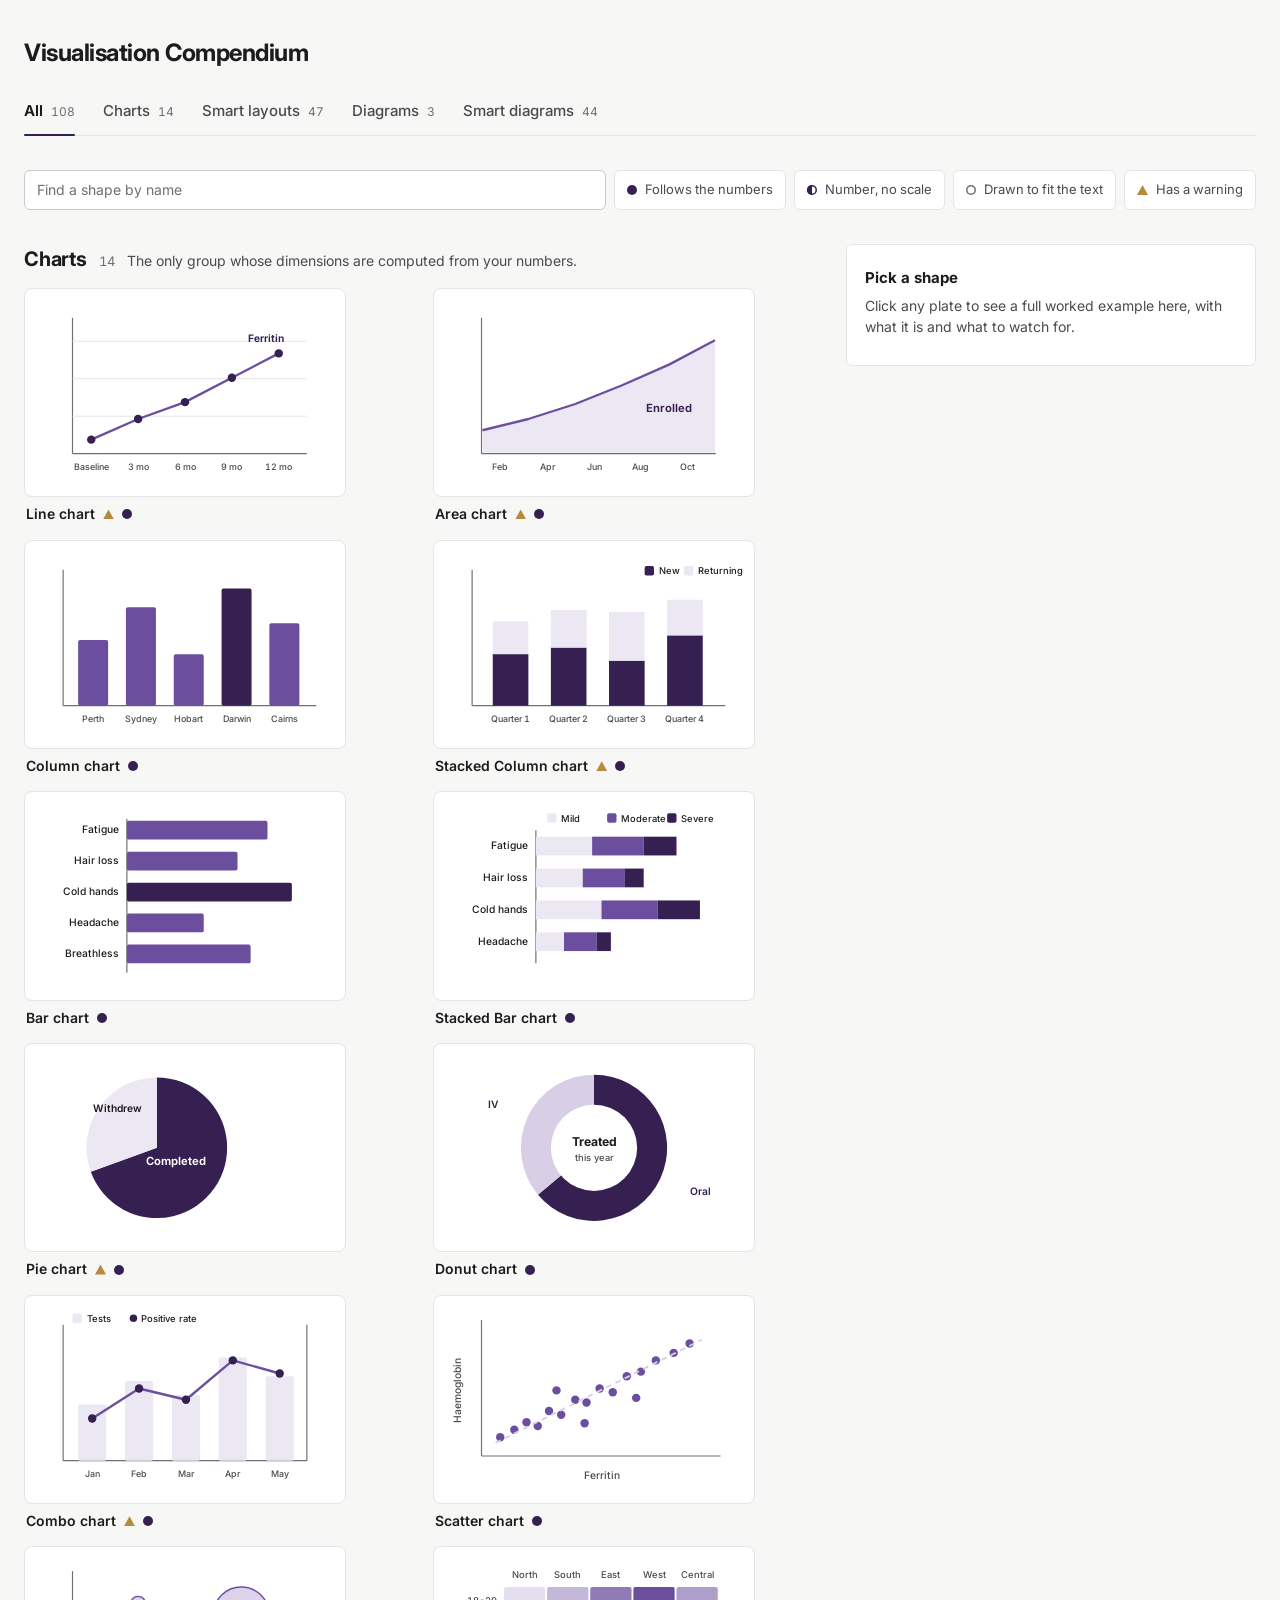
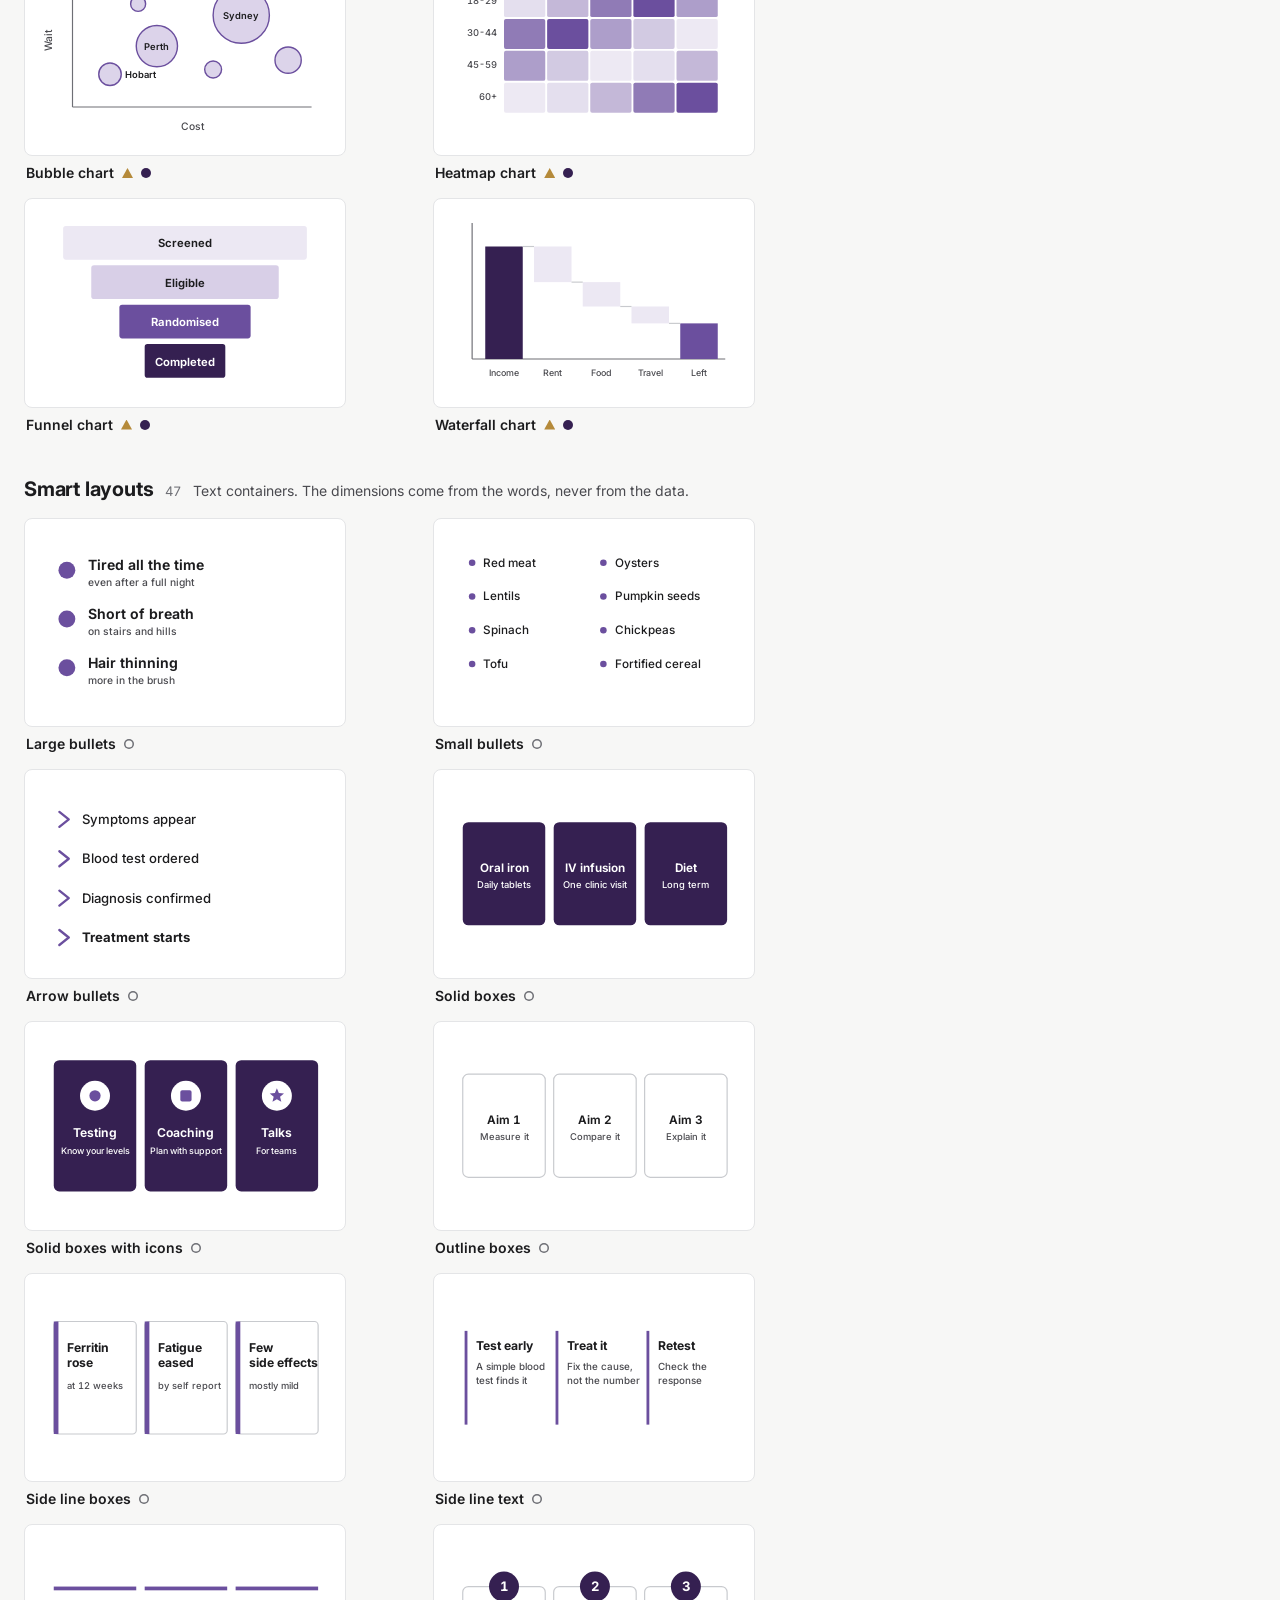
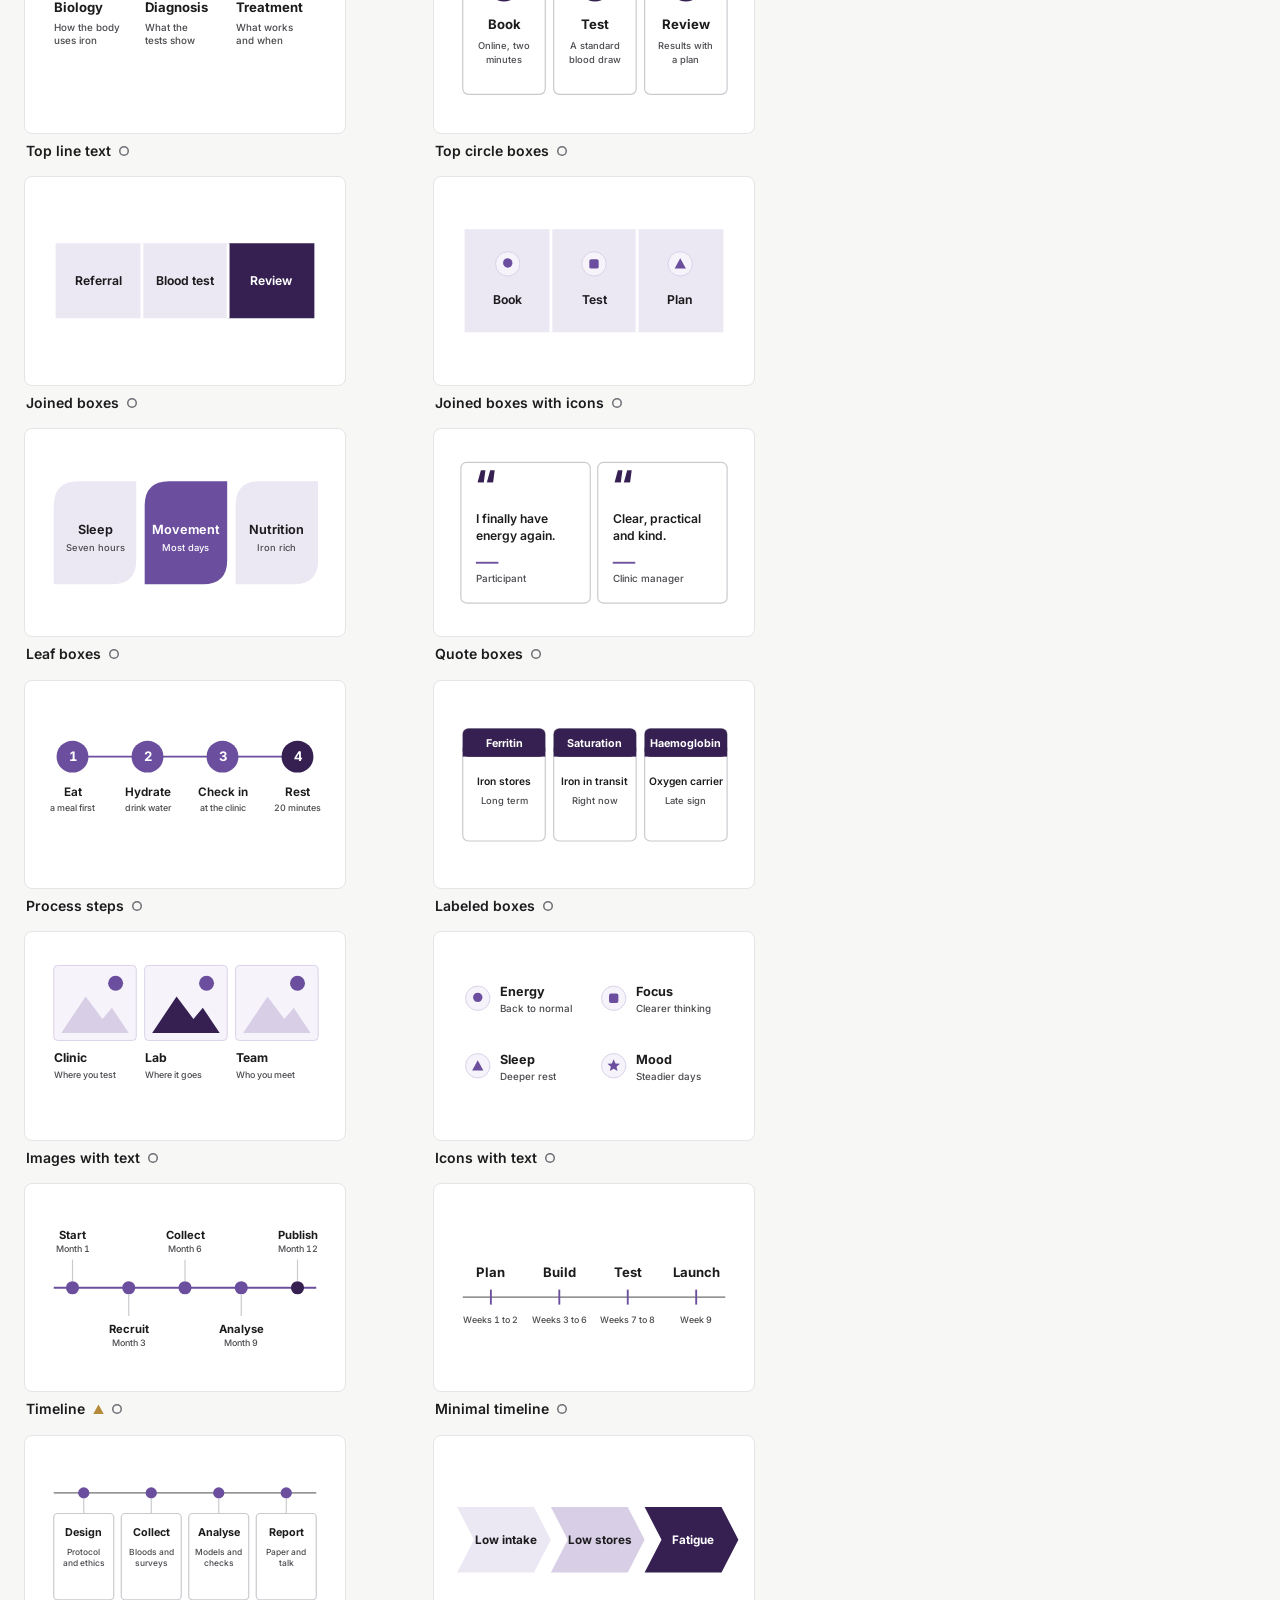
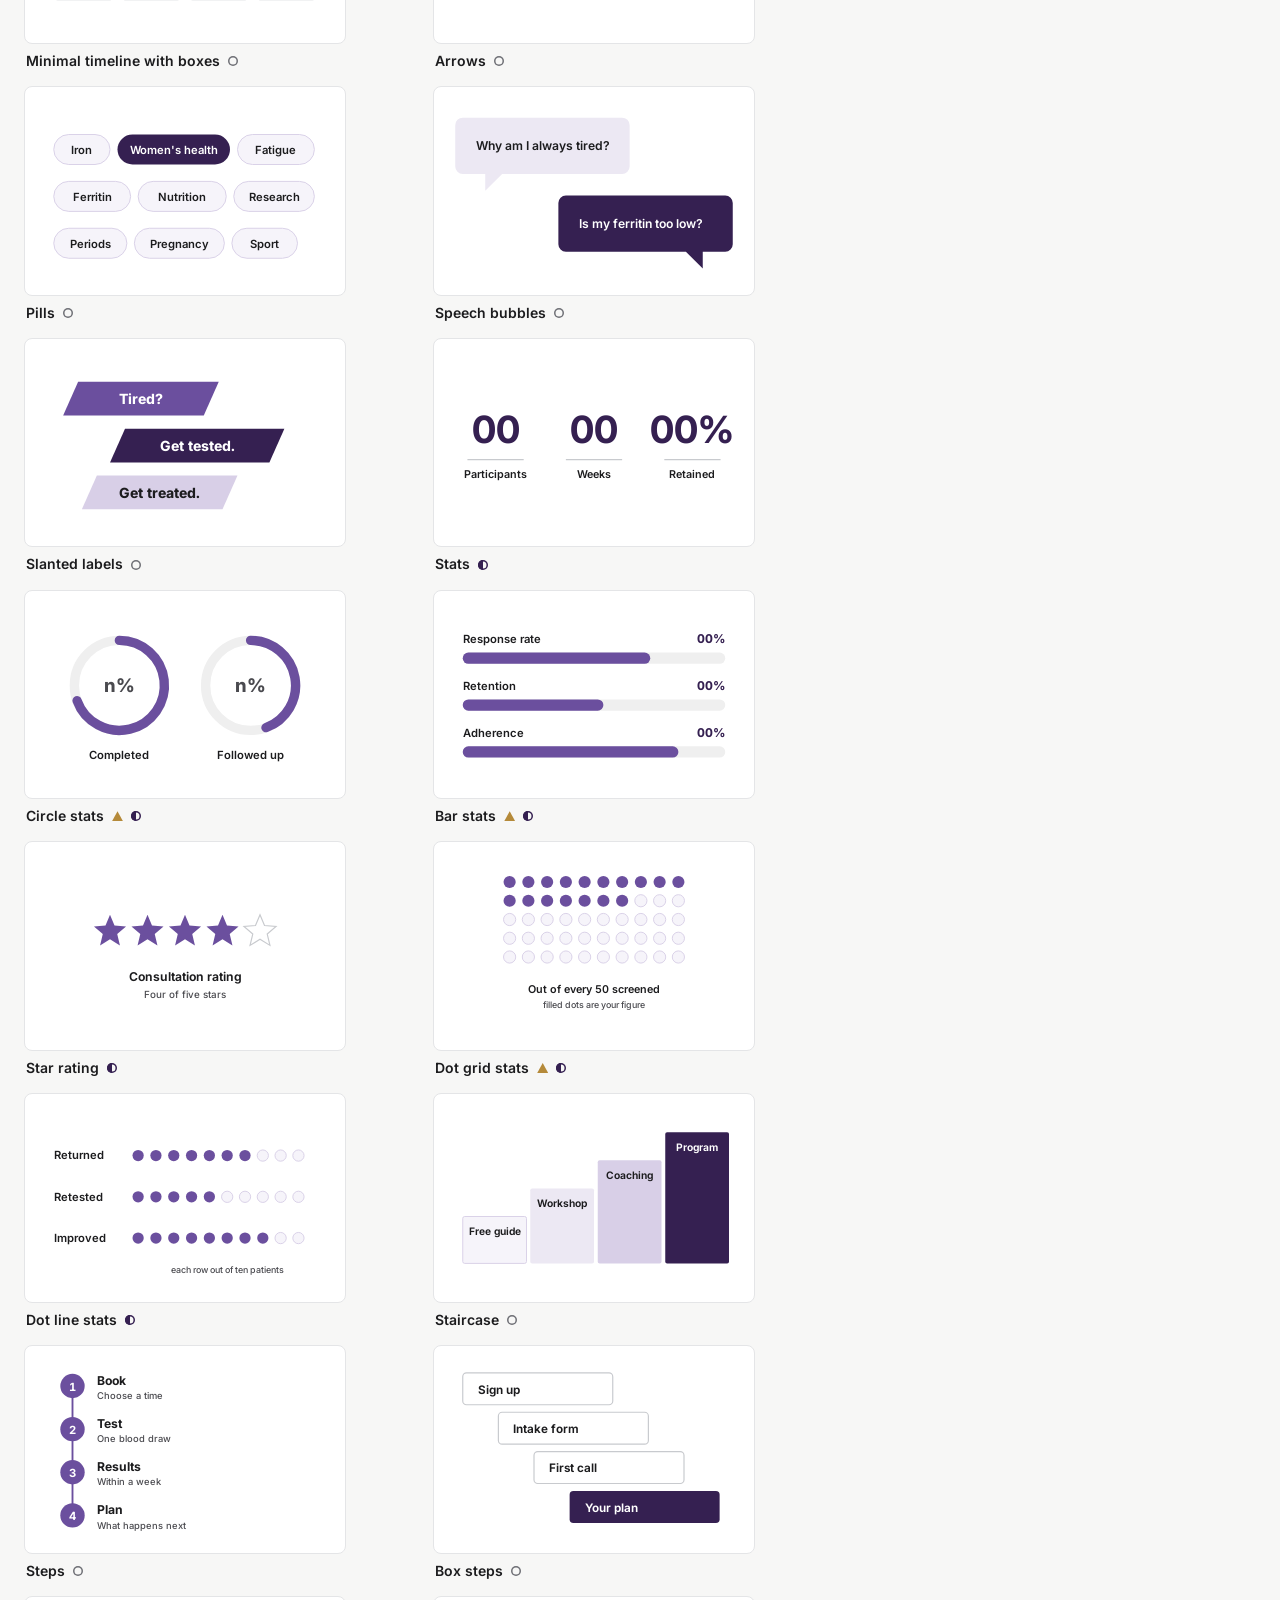
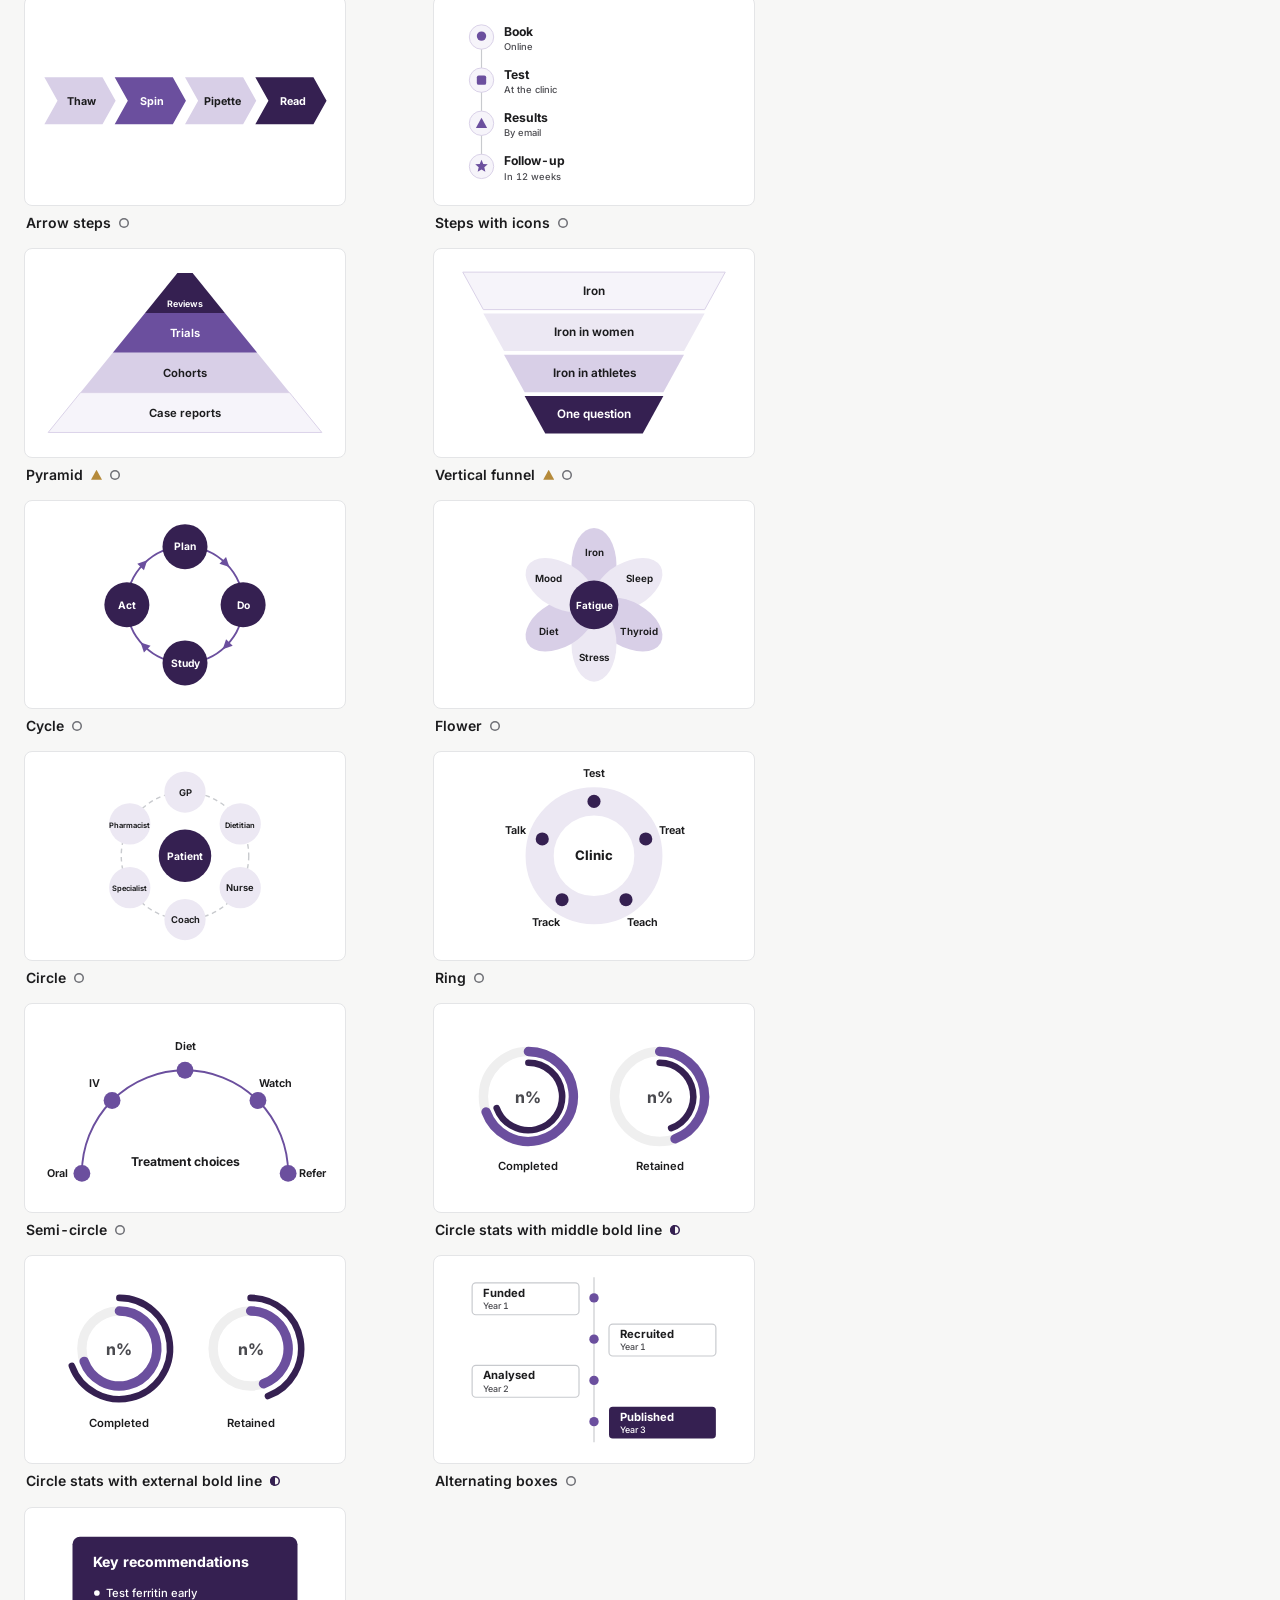
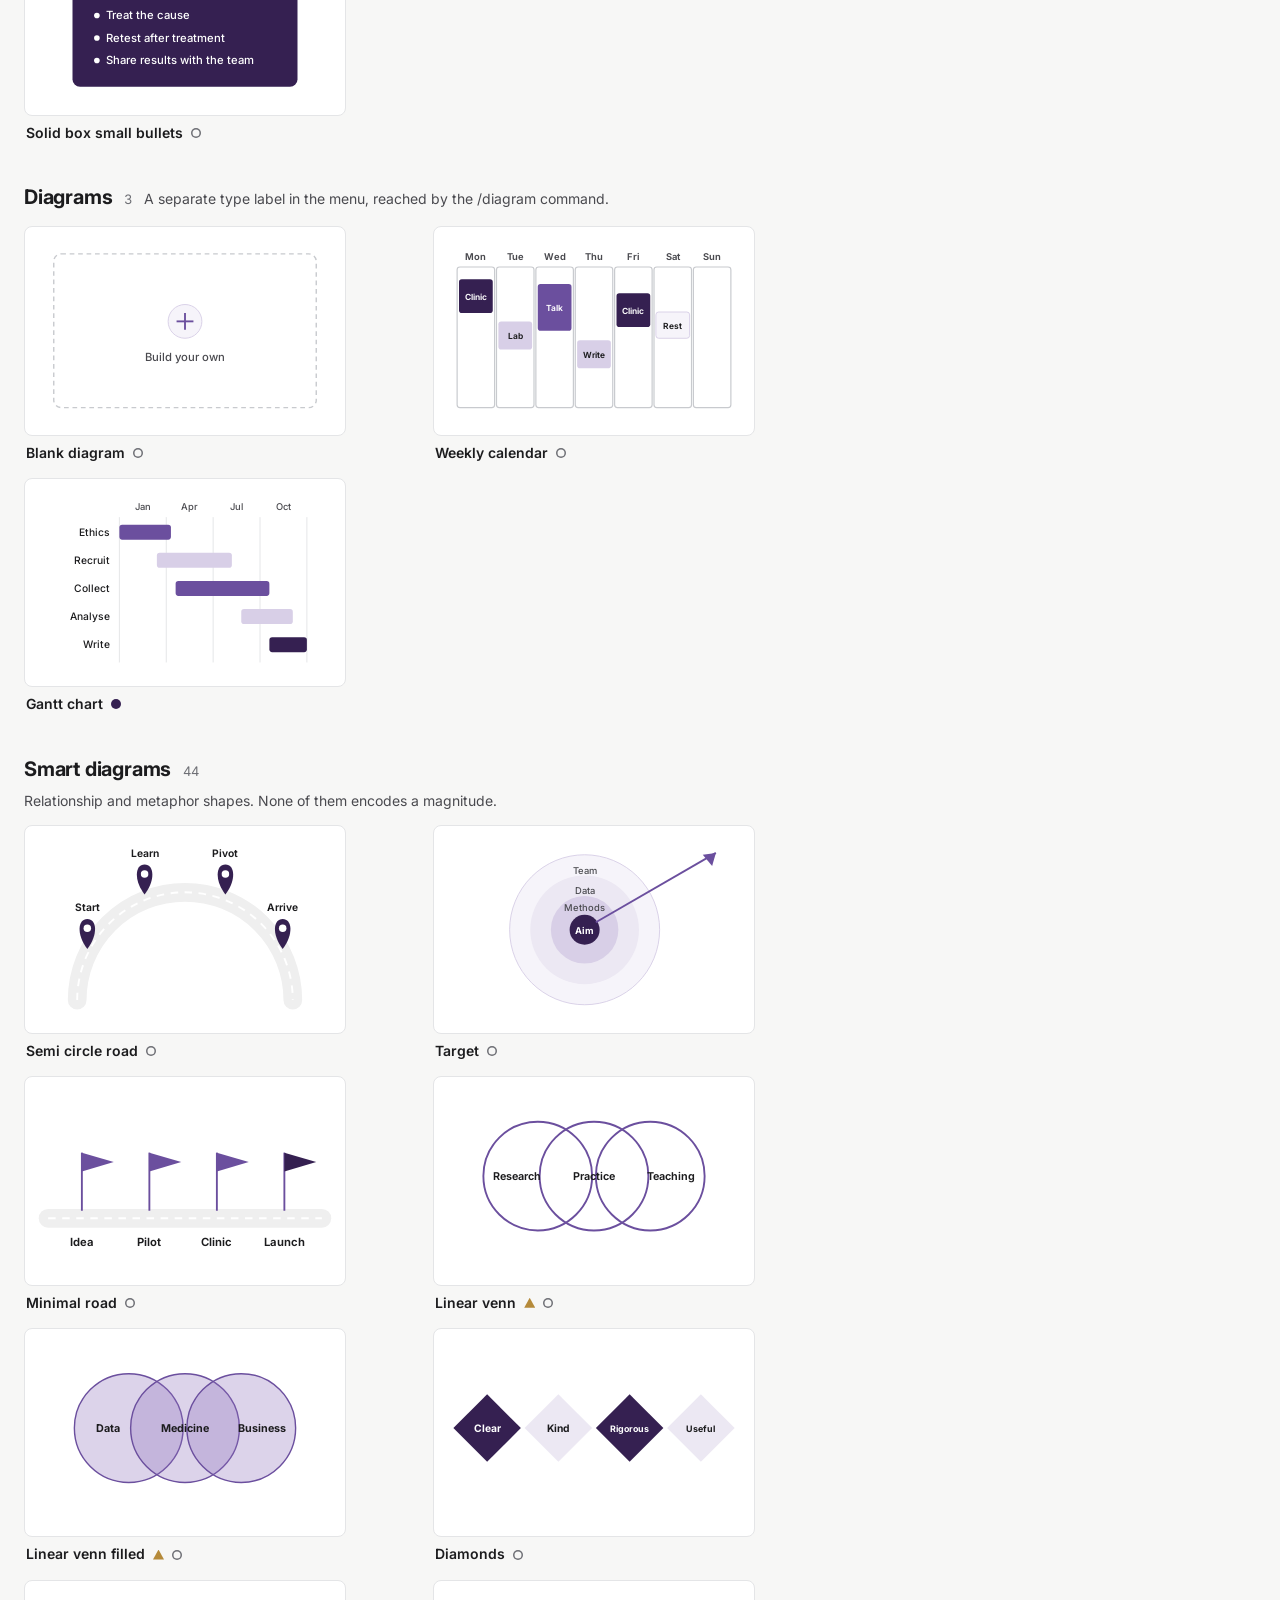
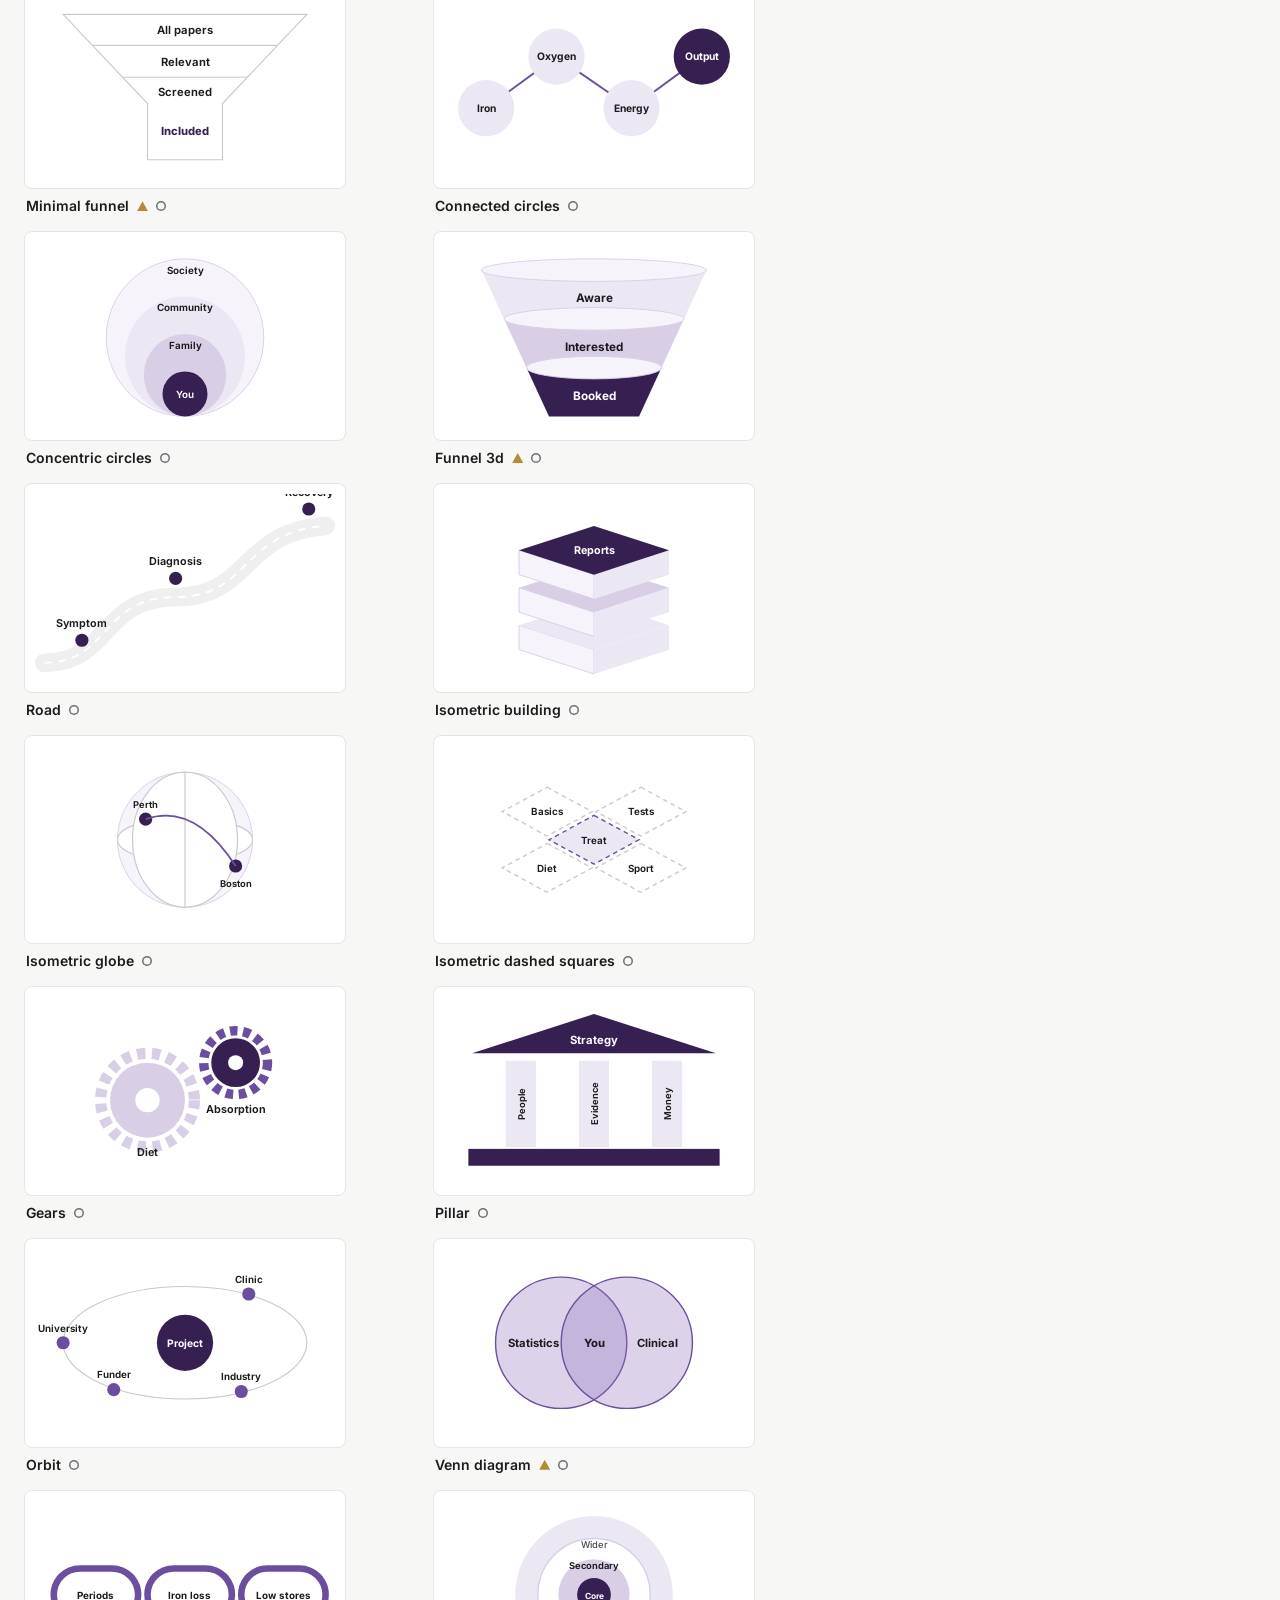
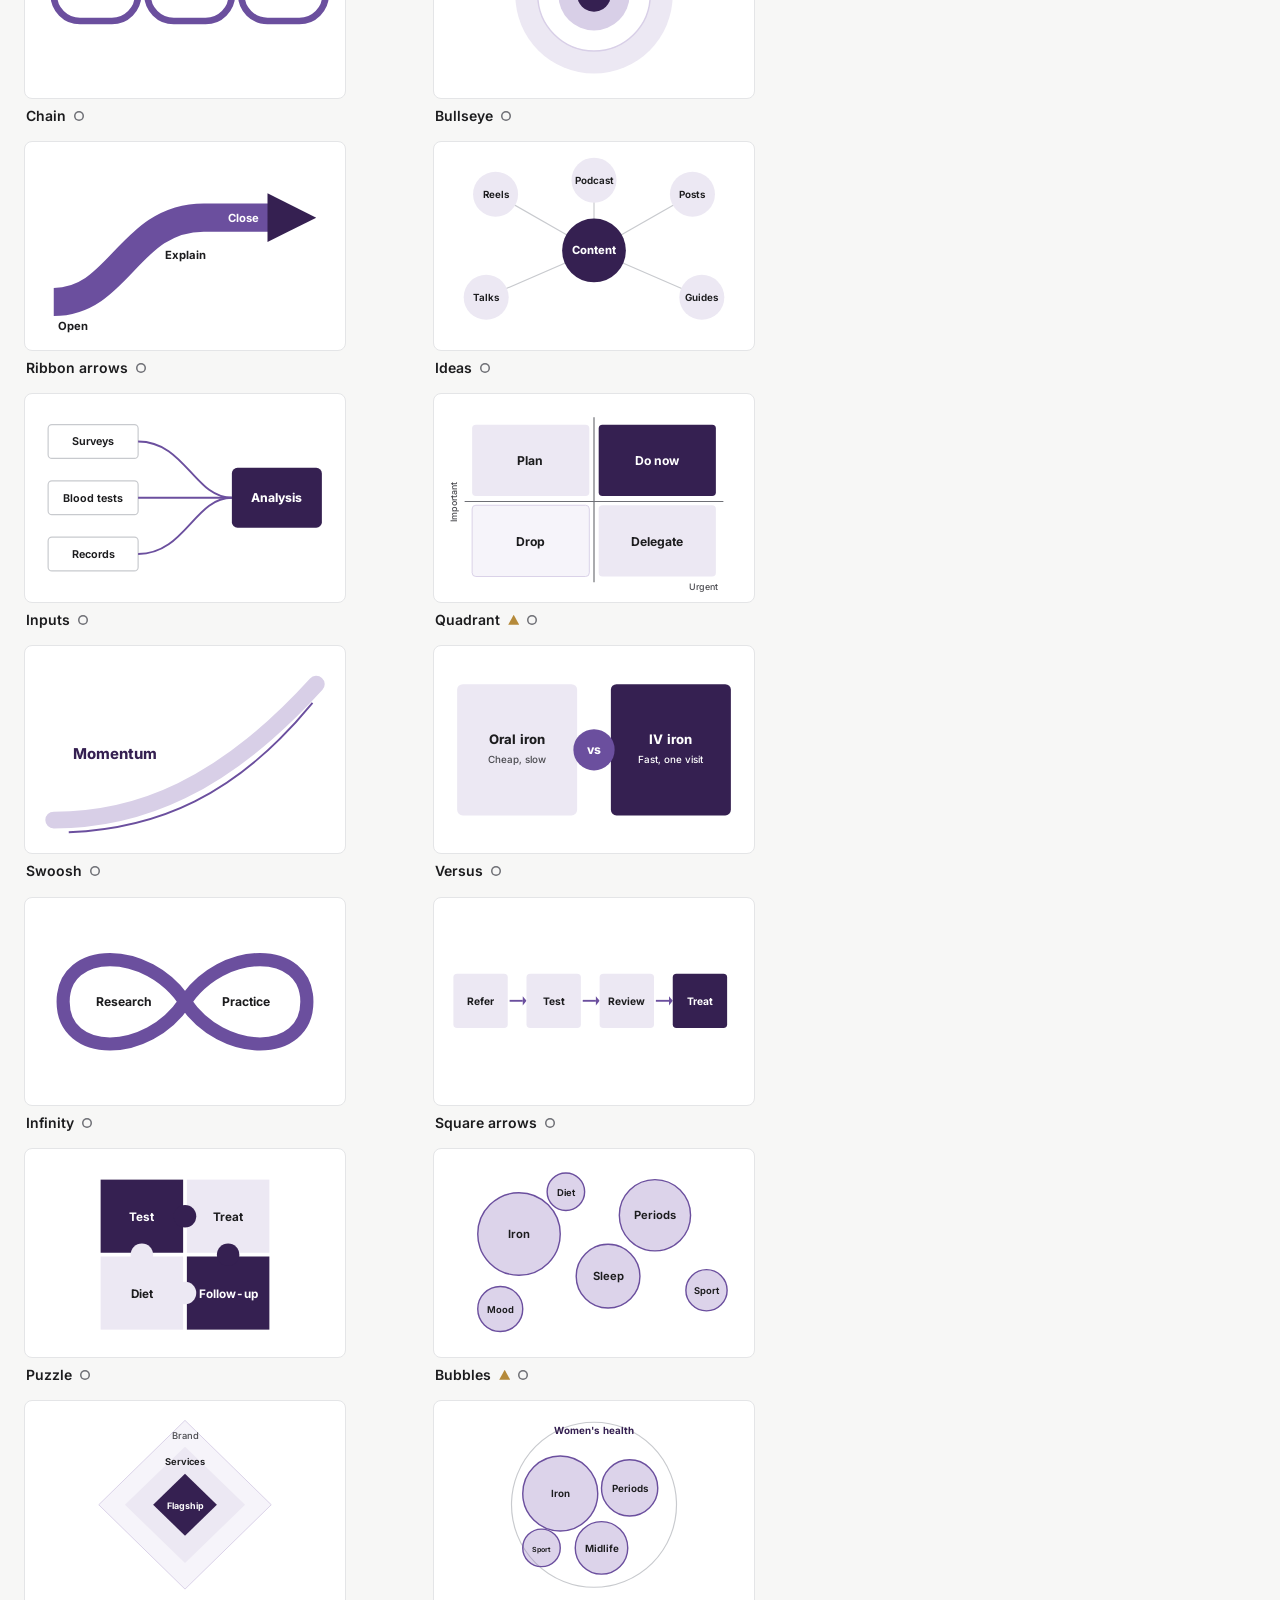
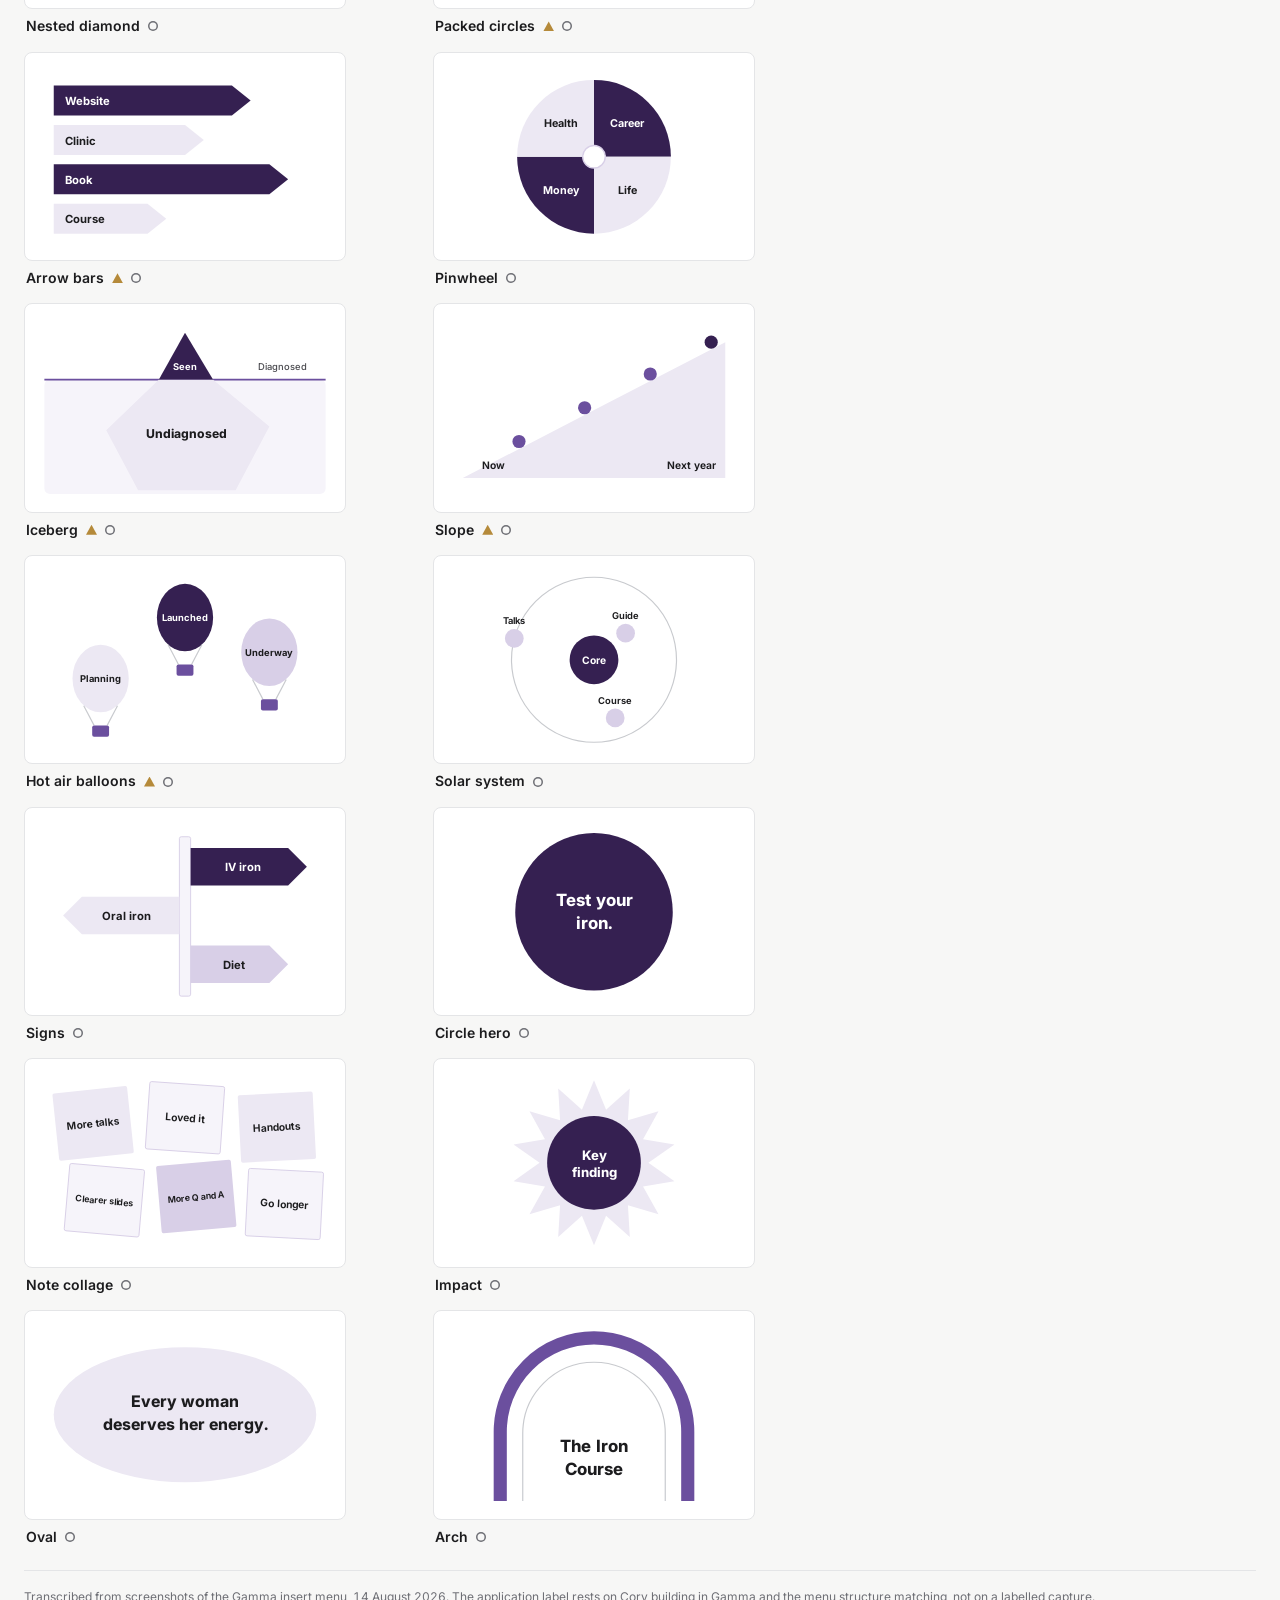
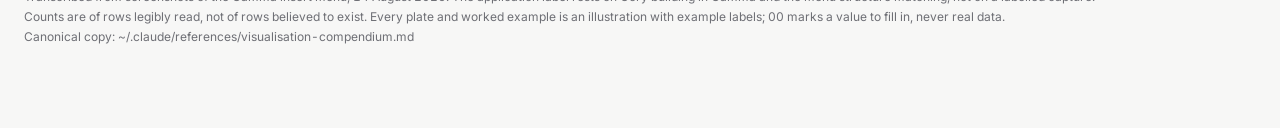
==== visualisation-compendium/index.html @ e7ea398d "Add the Visualisation Compendium page A field guide to the 108 visuals in the Gamma insert menu, in " ====
<!doctype html>
<html lang="en-AU">
<head>
<meta charset="utf-8">
<meta name="viewport" content="width=device-width,initial-scale=1,viewport-fit=cover">
<style>[hidden]{display:none!important}</style>
<title>Visualisation Compendium</title>
<link rel="preconnect" href="https://fonts.googleapis.com">
<link rel="preconnect" href="https://fonts.gstatic.com" crossorigin>
<link rel="stylesheet" href="https://fonts.googleapis.com/css2?family=Inter:opsz,wght@14..32,400..750&display=swap">
<style>
/* Layout: a specimen book. Section tabs, then a grid of drawn plates; a plate opens a
   large plate BESIDE the grid (the Ten Shapes side panel), a full-height drawer under 1100px.
   Colours are the drCWDugan brand, grape and ink, from drcwd-design-system/colors_and_type.css. */
:root{
  --ground:#F7F7F6; --surface:#FFFFFF; --raised:#EFEFEF; --raised-active:#E4E5E7;
  --border:#E4E5E7; --border-strong:#C8CACE;
  --text:#1C1C1E; --text-muted:#4A4A4F; --text-faint:#6E6F75;
  --accent:#352051; --accent-hover:#4a2f70; --accent-text:#352051;
  --accent-strong:#1b112e; --accent-subtle:#f6f4fa; --accent-line:#d8cfe7;
  --warn:#B58A3A; --warn-text:#4A4A4F;
  --pl-1:#352051; --pl-on-1:#FFFFFF; --pl-2:#6b4f9e; --pl-on-2:#FFFFFF;
  --pl-3:#d8cfe7; --pl-4:#ece8f3; --pl-5:#f6f4fa; --pl-5-edge:#d8cfe7;
  --pl-stroke:#6b4f9e; --pl-soft:#d8cfe7; --pl-mid:#8a6fb8; --pl-track:#EFEFEF;
  --done:#30a46c; --done-text:#218358; --done-strong:#193b2d; --done-subtle:#e6f6eb;
  --danger:#e5484d; --danger-text:#ce2c31; --danger-strong:#641723; --danger-subtle:#feebec;
  --dom-1:#0072B2; --dom-2:#E69F00; --dom-3:#009E73; --dom-4:#CC79A7; --dom-5:#56B4E9;
  --ui:"Inter",-apple-system,BlinkMacSystemFont,"Segoe UI",system-ui,sans-serif;
  --mono:"Geist Mono",ui-monospace,SFMono-Regular,Menlo,monospace;
  --r1:4px; --r2:6px; --r3:8px; --r4:12px;
  --shade:rgba(17,17,19,.32);
}
@media (prefers-color-scheme:dark){
  :root:not([data-theme="light"]){
    --ground:#0B0B0C; --surface:#1C1C1E; --raised:#2A2A2D; --raised-active:#2A2A2D;
    --border:#2A2A2D; --border-strong:#4A4A4F;
    --text:#FFFFFF; --text-muted:#E4E5E7; --text-faint:#9CA0A6;
    --accent:#8a6fb8; --accent-hover:#6b4f9e; --accent-text:#d8cfe7;
    --accent-strong:#d8cfe7; --accent-subtle:#1b112e; --accent-line:#4a2f70;
    --warn:#B58A3A; --warn-text:#E4E5E7;
    --pl-1:#6b4f9e; --pl-on-1:#FFFFFF; --pl-2:#8a6fb8; --pl-on-2:#0B0B0C;
    --pl-3:#4a2f70; --pl-4:#352051; --pl-5:#1b112e; --pl-5-edge:#352051;
    --pl-stroke:#8a6fb8; --pl-soft:#4a2f70; --pl-mid:#8a6fb8; --pl-track:#2A2A2D;
    --done:#30a46c; --done-text:#3dd68c; --done-strong:#b1f1cb; --done-subtle:#132d21;
    --danger:#e5484d; --danger-text:#ff9592; --danger-strong:#ffd1d9; --danger-subtle:#3b1219;
    --shade:rgba(0,0,0,.55);
    color-scheme:dark;
  }
}
:root[data-theme="dark"]{
  --ground:#0B0B0C; --surface:#1C1C1E; --raised:#2A2A2D; --raised-active:#2A2A2D;
  --border:#2A2A2D; --border-strong:#4A4A4F;
  --text:#FFFFFF; --text-muted:#E4E5E7; --text-faint:#9CA0A6;
  --accent:#8a6fb8; --accent-hover:#6b4f9e; --accent-text:#d8cfe7;
  --accent-strong:#d8cfe7; --accent-subtle:#1b112e; --accent-line:#4a2f70;
  --warn:#B58A3A; --warn-text:#E4E5E7;
  --pl-1:#6b4f9e; --pl-on-1:#FFFFFF; --pl-2:#8a6fb8; --pl-on-2:#0B0B0C;
  --pl-3:#4a2f70; --pl-4:#352051; --pl-5:#1b112e; --pl-5-edge:#352051;
  --pl-stroke:#8a6fb8; --pl-soft:#4a2f70; --pl-mid:#8a6fb8; --pl-track:#2A2A2D;
  --done:#30a46c; --done-text:#3dd68c; --done-strong:#b1f1cb; --done-subtle:#132d21;
  --danger:#e5484d; --danger-text:#ff9592; --danger-strong:#ffd1d9; --danger-subtle:#3b1219;
  --shade:rgba(0,0,0,.55);
  color-scheme:dark;
}

*{box-sizing:border-box}
body{background:var(--ground);color:var(--text);font-family:var(--ui);font-size:14px;line-height:1.5;margin:0;
  -webkit-font-smoothing:antialiased;font-feature-settings:"tnum" 1}

.wrap{max-width:1440px;margin:0 auto;padding-inline:24px;padding-block:40px 80px;display:flex;flex-direction:column;gap:24px}
@media (max-width:620px){.wrap{padding-inline:16px;padding-block:28px 64px}}

h1{font-size:24px;line-height:1.1;font-weight:700;letter-spacing:-.02em;margin:0;font-variation-settings:"opsz" 32;text-wrap:balance}

/* section tabs: emphasis by weight and a rule, never a fill behind text */
.tabs{display:flex;flex-wrap:wrap;gap:4px 28px;border-bottom:1px solid var(--border)}
.tab{appearance:none;border:0;background:none;font:inherit;color:var(--text-muted);cursor:pointer;
  padding:10px 0 12px;display:inline-flex;align-items:baseline;gap:8px;position:relative;min-height:44px}
.tab .lab{font-size:15px;font-weight:500}
.tab .n{font-size:12px;color:var(--text-faint)}
.tab:hover{color:var(--text)}
.tab[aria-selected="true"]{color:var(--text)}
.tab[aria-selected="true"] .lab{font-weight:650}
.tab[aria-selected="true"]::after{content:"";position:absolute;left:0;right:0;bottom:-1px;height:2px;background:var(--accent);border-radius:2px}

/* toolbar */
.bar{display:flex;flex-wrap:wrap;gap:8px;align-items:center;position:sticky;top:env(safe-area-inset-top,0px);z-index:10;
  background:var(--ground);padding-block:10px}
.bar input{flex:1 1 220px;min-width:0;min-height:40px;font:inherit;font-size:14px;color:var(--text);background:var(--surface);
  border:1px solid var(--border-strong);border-radius:var(--r2);padding:0 12px}
.bar input::placeholder{color:var(--text-faint)}
.chip{appearance:none;font:inherit;font-size:13px;color:var(--text-muted);background:var(--surface);border:1px solid var(--border);
  border-radius:var(--r2);min-height:40px;padding:0 12px;display:inline-flex;align-items:center;gap:8px;cursor:pointer}
.chip:hover{border-color:var(--border-strong);color:var(--text)}
.chip[aria-pressed="true"]{border-color:var(--accent);color:var(--text);box-shadow:inset 0 0 0 1px var(--accent)}
:focus-visible{outline:2px solid var(--accent);outline-offset:2px}

/* kind marker: state as a shape with N fills */
.mk{width:10px;height:10px;border-radius:50%;flex:0 0 10px;display:inline-block}
.mk.data{background:var(--accent)}
.mk.number{background:linear-gradient(90deg,var(--accent) 0 50%,transparent 50%);box-shadow:inset 0 0 0 1.5px var(--accent)}
.mk.decor{box-shadow:inset 0 0 0 1.5px var(--text-faint)}
.wk{width:11px;height:10px;flex:0 0 11px;display:inline-block;background:var(--warn);clip-path:polygon(50% 0,100% 100%,0 100%)}

/* body with the side panel */
.withside{display:flex;gap:20px;align-items:flex-start}
.listcol{flex:1 1 auto;min-width:0;display:flex;flex-direction:column;gap:40px}
.sec{display:flex;flex-direction:column;gap:14px}
.sechead{display:flex;flex-wrap:wrap;align-items:baseline;gap:6px 12px}
.sechead h2{font-size:20px;font-weight:700;letter-spacing:-.01em;margin:0;font-variation-settings:"opsz" 24}
.sechead .n{font-size:13px;color:var(--text-faint)}
.sechead p{flex-basis:100%;margin:0;color:var(--text-muted);font-size:14px;max-width:70ch}

.plates{display:grid;grid-template-columns:repeat(auto-fill,minmax(260px,1fr));gap:16px}
.plate{appearance:none;font:inherit;color:inherit;text-align:left;cursor:pointer;padding:0;background:none;border:0;
  display:flex;flex-direction:column;gap:8px;min-width:0}
.plate .art{background:var(--surface);border:1px solid var(--border);border-radius:var(--r3);padding:10px;display:block;
  transition:border-color .12s ease}
.plate:hover .art{border-color:var(--border-strong)}
.plate[aria-expanded="true"] .art{border-color:var(--accent);box-shadow:0 0 0 1px var(--accent)}
.plate .cap{display:flex;align-items:center;gap:8px;padding-inline:2px}
.plate .nm{font-size:14px;font-weight:600;line-height:1.3;flex:1 1 auto;min-width:0}
.plate[aria-expanded="true"] .nm{color:var(--accent-text)}
.empty{color:var(--text-faint);font-size:13px;padding:8px 0}

/* the plates themselves */
.pl{display:block;width:100%;height:auto;font-family:var(--ui)}
.pl .p1{fill:var(--pl-1)}
.pl .p2{fill:var(--pl-2)}
.pl .p3{fill:var(--pl-3)}
.pl .p3v{fill:color-mix(in srgb,var(--pl-mid) 30%,transparent);stroke:var(--pl-stroke);stroke-width:1.5}
.pl .p3d{fill:var(--pl-4);stroke:var(--pl-stroke);stroke-width:1.5;stroke-dasharray:5 4}
.pl .p4{fill:var(--pl-4)}
.pl .p5l{fill:var(--pl-5);stroke:var(--pl-5-edge);stroke-width:1}
.pl .p5e{fill:var(--pl-5);stroke:var(--pl-5-edge);stroke-width:1}
.pl .ol{fill:var(--surface);stroke:var(--border-strong);stroke-width:1.25}
.pl .bg{fill:var(--surface)}
.pl .bgo{fill:var(--surface);stroke:var(--pl-soft);stroke-width:1.5}
.pl .bgline{stroke:var(--surface);stroke-width:3}
.pl .ln{stroke:var(--border-strong);stroke-width:1.25;fill:none}
.pl .ax{stroke:var(--text-faint);stroke-width:1.25}
.pl .grid{stroke:var(--border);stroke-width:1}
.pl .line{fill:none;stroke:var(--pl-stroke);stroke-width:2.5;stroke-linejoin:round}
.pl .trend{stroke:var(--pl-soft);stroke-width:2;stroke-dasharray:6 5}
.pl .acc{fill:none;stroke:var(--pl-stroke);stroke-width:2}
.pl .arrow{fill:none;stroke:var(--pl-stroke);stroke-width:2.5;stroke-linecap:round;stroke-linejoin:round}
.pl .dash{fill:none;stroke:var(--border-strong);stroke-width:1.5;stroke-dasharray:5 4}
.pl .trk{fill:none;stroke:var(--pl-track);stroke-width:10}
.pl .trkf{fill:var(--pl-track)}
.pl .ring{fill:none;stroke:var(--pl-2);stroke-width:10;stroke-linecap:round}
.pl .boldin{fill:none;stroke:var(--pl-1);stroke-width:7;stroke-linecap:round}
.pl .ringfat{fill:none;stroke:var(--pl-4);stroke-width:30}
.pl .road{fill:none;stroke:var(--pl-track);stroke-width:20;stroke-linecap:round}
.pl .roaddash{fill:none;stroke:var(--surface);stroke-width:2;stroke-dasharray:8 7}
.pl .ribbon{fill:none;stroke:var(--pl-2);stroke-width:30}
.pl .swoosh{fill:none;stroke:var(--pl-soft);stroke-width:18;stroke-linecap:round}
.pl .chain{fill:none;stroke:var(--pl-2);stroke-width:7}
.pl .chainlink{fill:none;stroke:var(--pl-1);stroke-width:5}
.pl .teeth{fill:none;stroke:var(--pl-soft);stroke-width:12;stroke-dasharray:9 7}
.pl .teeth2{fill:none;stroke:var(--pl-2);stroke-width:10;stroke-dasharray:8 6}
.pl .water{fill:var(--pl-5)}
.pl .inf{fill:none;stroke:var(--pl-2);stroke-width:14;stroke-linejoin:round}
.pl .archthick{fill:none;stroke:var(--pl-2);stroke-width:14}
.pl .t{fill:var(--text)}
.pl .tm{fill:var(--text-muted)}
.pl .ta{fill:var(--accent-text)}
.pl .t1{fill:var(--pl-on-1)}
.pl .t2{fill:var(--pl-on-2)}

/* side panel, as in Projects Ten Shapes */
.shade{position:fixed;inset:0;background:var(--shade);z-index:39}
#side{flex:0 0 clamp(380px,32vw,520px);max-width:44vw;position:sticky;top:calc(env(safe-area-inset-top,0px) + 68px);
  max-height:calc(100vh - 84px);overflow:auto;border:1px solid var(--border);border-radius:var(--r2);
  background:var(--surface);padding:14px 16px 20px;display:flex;flex-direction:column;gap:14px}
#side .idle{color:var(--text-muted);font-size:14px;display:flex;flex-direction:column;gap:6px;padding:8px 2px}
#side .idle strong{color:var(--text);font-size:15px}
#side .top{display:flex;justify-content:space-between;align-items:center;gap:12px}
#side .where{font-size:13px;color:var(--text-muted)}
#side .sclose{appearance:none;border:0;background:transparent;color:var(--text-faint);font:600 13px/18px var(--ui);cursor:pointer;
  min-height:32px;padding:0 4px}
#side .sclose:hover{color:var(--text)}
#side h2{font-size:24px;line-height:1.15;font-weight:700;letter-spacing:-.015em;margin:0;font-variation-settings:"opsz" 28;text-wrap:balance}
#side .kind{display:inline-flex;align-items:center;gap:8px;font-size:13px;color:var(--text-muted)}
#side .big{background:var(--raised);border-radius:var(--r3);padding:14px}
#side .big .pl{background:var(--surface);border-radius:var(--r2);padding:8px}
#side .blk{display:flex;flex-direction:column;gap:4px}
#side .blk h3{font-size:13px;font-weight:650;margin:0;color:var(--text)}
#side .blk p{margin:0;font-size:14px;color:var(--text-muted);max-width:60ch}
#side .blk.eg p{color:var(--text)}
#side .blk.watch h3{display:inline-flex;align-items:center;gap:8px;color:var(--warn-text)}
#side .blk.watch p{color:var(--text)}
@media (max-width:1100px){
  #side.is-idle{display:none}
  #side{position:fixed;inset:0 0 0 auto;width:min(96vw,560px);max-width:none;max-height:none;border-radius:0;z-index:40;
    border-width:0 0 0 1px;padding-top:calc(14px + env(safe-area-inset-top,0px));padding-bottom:calc(20px + env(safe-area-inset-bottom,0px))}
}
@media (max-width:620px){.plates{grid-template-columns:1fr;gap:14px}}

footer{font-size:12px;line-height:1.7;color:var(--text-faint);border-top:1px solid var(--border);padding-top:16px}

@media (prefers-reduced-motion:reduce){*{transition:none!important;animation:none!important}}
</style>

</head>
<body>
<div class="wrap">
  <h1>Visualisation Compendium</h1>

  <div class="tabs" role="tablist" aria-label="Sections" id="tabs"></div>

  <div class="bar">
    <input type="search" id="q" placeholder="Find a shape by name" aria-label="Find a shape by name">
    <button class="chip" id="f-data" data-kind="data" aria-pressed="false"><span class="mk data"></span>Follows the numbers</button>
    <button class="chip" id="f-number" data-kind="number" aria-pressed="false"><span class="mk number"></span>Number, no scale</button>
    <button class="chip" id="f-decor" data-kind="decor" aria-pressed="false"><span class="mk decor"></span>Drawn to fit the text</button>
    <button class="chip" id="f-watch" data-watch="1" aria-pressed="false"><span class="wk"></span>Has a warning</button>
  </div>

  <div class="withside" id="body">
    <div class="listcol" id="sections" role="tabpanel"></div>
    <aside id="side" class="is-idle" aria-live="polite"></aside>
  </div>

  <footer>
    Transcribed from screenshots of the Gamma insert menu, 14 August 2026. The application label rests on Cory building in Gamma and the menu structure matching, not on a labelled capture.<br>
    Counts are of rows legibly read, not of rows believed to exist. Every plate and worked example is an illustration with example labels; 00 marks a value to fill in, never real data.<br>
    Canonical copy: ~/.claude/references/visualisation-compendium.md
  </footer>
</div>
<div class="shade" id="shade" hidden></div>

<script>
  const D = "data", NU = "number", X = "decor";
  const SECTIONS = [
    {
      id: "charts",
      title: "Charts",
      note: "The only group whose dimensions are computed from your numbers.",
      items: [
        ["Line chart", D, "Position on a continuous x, usually time.", "Fails when the categories are unordered.", "Use it for change over time, e.g. mean ferritin at each study visit across a year."],
        ["Area chart", D, "A line plus filled magnitude.", "Several series overlap and occlude each other.", "Use it for one running total over time, e.g. total clinic enrolments building month by month."],
        ["Column chart", D, "Vertical length.", "", "Use it for comparing a few categories, e.g. new referrals from each of five clinics."],
        ["Stacked Column chart", D, "Length split by sub-category.", "Only the baseline segment can be compared across columns.", "Use it for part of a whole at each time point, e.g. each quarter's consults split into new and returning patients."],
        ["Bar chart", D, "Horizontal length. Use when category labels are long.", "", "Use it for categories with long names, e.g. how many survey respondents reported each of eight named symptoms."],
        ["Stacked Bar chart", D, "Horizontal length split by sub-category.", "", "Use it for part of a whole with long labels, e.g. each symptom split into mild, moderate and severe."],
        ["Pie chart", D, "Angle. Two or three slices, one dominant.", "More than three slices, or comparing one pie to another.", "Use it for two or three parts of one whole, e.g. trial completers against withdrawals."],
        ["Donut chart", D, "Angle with a hole, the centre free for a total.", "", "Use it for two or three parts with the total in the middle, e.g. oral against intravenous iron, with the number treated in the centre."],
        ["Combo chart", D, "Two encodings on a dual axis, for a count and a rate.", "The second axis can be scaled to manufacture a crossing.", "Use it for a count and a rate on one timeline, e.g. monthly tests as columns with the positive rate as a line."],
        ["Scatter chart", D, "Position on x and y, for association between two continuous variables.", "", "Use it for two continuous measures, e.g. ferritin against haemoglobin, one point per participant."],
        ["Bubble chart", D, "Position plus area for a third magnitude.", "Area is read as radius, which inflates the difference.", "Use it when a third quantity matters, e.g. clinics placed by cost and wait time, sized by patient volume."],
        ["Heatmap chart", D, "Colour on a grid, for dense two-way matrices.", "Needs a perceptually uniform palette to be read fairly.", "Use it for a dense two-way grid, e.g. deficiency rates by age band and by region."],
        ["Funnel chart", D, "Descending width, for a genuine sequential drop-off.", "The stages must be nested subsets or the widths lie.", "Use it for a nested drop-off, e.g. screened, eligible, randomised, completed."],
        ["Waterfall chart", D, "A running total decomposed into deltas.", "The contributions have to be additive.", "Use it for splitting a change into its parts, e.g. how a monthly budget moves from income through each expense line."]
      ]
    },
    {
      id: "layouts",
      title: "Smart layouts",
      note: "Text containers. The dimensions come from the words, never from the data.",
      items: [
        ["Large bullets", X, "Flat list, few items, high emphasis.", "", "Use it for a few key points, e.g. three signs of iron deficiency on an opening slide."],
        ["Small bullets", X, "Flat list, more items, lower emphasis.", "", "Use it for a longer list, e.g. eight foods rich in iron."],
        ["Arrow bullets", X, "List with an implied direction or progression.", "", "Use it for a list that moves forward, e.g. the steps from first symptom to diagnosis."],
        ["Solid boxes", X, "Parallel peers, equal weight, filled.", "", "Use it for equal options, e.g. three treatment routes side by side."],
        ["Solid boxes with icons", X, "Parallel peers with a category marker.", "", "Use it for equal options that each need a marker, e.g. four services, each with its own icon."],
        ["Outline boxes", X, "Parallel peers, lighter visual weight.", "", "Use it for equal points kept visually quiet, e.g. the three aims of a study."],
        ["Side line boxes", X, "Peers with a coloured left rule, boxed.", "", "Use it for separate findings, e.g. three key results, each in its own panel."],
        ["Side line text", X, "Peers with a left rule, no box.", "", "Use it for short takeaways, e.g. three lines of interpretation under a chart."],
        ["Top line text", X, "Peers with a rule above, no box.", "", "Use it for themes laid across a slide, e.g. the four themes of a lecture."],
        ["Top circle boxes", X, "Peers with a circular marker on top, often numbered steps.", "", "Use it for numbered stages, e.g. the four stages of a clinic visit."],
        ["Joined boxes", X, "Connected sequence, a chain or a process.", "", "Use it for a linked sequence, e.g. referral, blood test, review, treatment."],
        ["Joined boxes with icons", X, "Connected sequence with category markers.", "", "Use it for a linked sequence with a marker per stage, e.g. the patient journey with an icon at each step."],
        ["Leaf boxes", X, "Peers in a rounded, organic container.", "", "Use it for a softer, less clinical set of points, e.g. wellbeing topics in a community talk."],
        ["Quote boxes", X, "Attributed text, pull quotes.", "", "Use it for attributed words, e.g. two client testimonials with their names."],
        ["Process steps", X, "Ordered stages, numbered.", "", "Use it for an ordered procedure, e.g. five steps to prepare for an iron infusion."],
        ["Labeled boxes", X, "A box with a header label per item.", "", "Use it for defined terms, e.g. ferritin, transferrin saturation and haemoglobin, each with a one-line definition."],
        ["Images with text", X, "Image paired with a caption block.", "", "Use it for people or places, e.g. team members, each with a photo and a short bio."],
        ["Icons with text", X, "Icon paired with a text block.", "", "Use it for benefits or features, e.g. four reasons to test, each with an icon and one line."],
        ["Timeline", X, "Events along an axis.", "The axis is not to scale. Equal gaps, unequal intervals.", "Use it for dated events, e.g. the milestones of a research project from funding to publication."],
        ["Minimal timeline", X, "Events along an axis, reduced chrome.", "", "Use it for a few dated events on a clean slide, e.g. four career milestones."],
        ["Minimal timeline with boxes", X, "The same, with items in containers.", "", "Use it for dated phases that need a note each, e.g. project phases with a short description under each."],
        ["Arrows", X, "Directional flow between items.", "", "Use it for cause and consequence, e.g. low intake leading to low stores, then to fatigue."],
        ["Pills", X, "Short labels as rounded tags.", "", "Use it for keywords, e.g. the topic tags for a talk."],
        ["Speech bubbles", X, "Quoted or attributed voice.", "", "Use it for voices, e.g. the questions patients most often ask."],
        ["Slanted labels", X, "Angled label treatment.", "", "Use it for a few bold terms, e.g. the headline words on a section divider."],
        ["Stats", NU, "A plain number plus a label.", "", "Use it for one headline figure, e.g. a figure with its label and its source written beside it."],
        ["Circle stats", NU, "A number inside a ring that reads as a proportion.", "The ring has no scale. Give the denominator in the text.", "Use it for a proportion, e.g. the share of participants who completed the trial, with the denominator stated in the text."],
        ["Bar stats", NU, "A number with a horizontal bar.", "The bar length is set by the layout, not by the value.", "Use it for a headline percentage, e.g. a response rate, with the exact value in the text."],
        ["Star rating", NU, "An ordinal rating out of five.", "", "Use it for a rating, e.g. how a client scored a consultation."],
        ["Dot grid stats", NU, "A count or proportion as a dot matrix.", "Reads as a real count. Make sure it is one.", "Use it for a count out of a hundred, e.g. how many in every hundred women screened were deficient."],
        ["Dot line stats", NU, "A count or proportion along a single line of dots.", "", "Use it for a count out of ten, e.g. how many in every ten patients returned for follow-up."],
        ["Staircase", X, "Ascending stages. Implies growth whether or not there is any.", "", "Use it for levels that build on each other, e.g. the tiers of a membership program."],
        ["Steps", X, "Discrete stages, vertical.", "", "Use it for stages of a plan, e.g. the phases of a treatment plan."],
        ["Box steps", X, "Discrete stages in containers.", "", "Use it for stages that each need a note, e.g. onboarding steps for a new client."],
        ["Arrow steps", X, "Stages joined by arrows.", "", "Use it for a strict sequence, e.g. the steps of a lab protocol."],
        ["Steps with icons", X, "Stages with a category marker each.", "", "Use it for a sequence with a marker per step, e.g. book, test, results, follow-up."],
        ["Pyramid", X, "Hierarchy by tier width, apex at the top.", "Tier widths are decorative. An audience reads them as size.", "Use it for a ranked hierarchy, e.g. levels of evidence from case reports up to systematic reviews."],
        ["Vertical funnel", X, "A narrowing sequence, top to bottom.", "Widths are decorative. Use the Funnel chart for real drop-off.", "Use it for narrowing an idea, e.g. from a broad topic down to one research question."],
        ["Cycle", X, "A closed loop, no start and no end.", "", "Use it for a repeating loop, e.g. plan, do, study, act."],
        ["Flower", X, "Petals radiating from a centre.", "", "Use it for factors around one outcome, e.g. six causes of fatigue around the word fatigue."],
        ["Circle", X, "Items arranged on a circumference.", "", "Use it for members around a centre, e.g. the care team arranged around the patient."],
        ["Ring", X, "Items on a ring, centre left open.", "", "Use it for services around a theme, e.g. the parts of a clinic offering around its name."],
        ["Semi-circle", X, "Items on a half arc.", "", "Use it for a spread of options, e.g. four treatment choices along an arc."],
        ["Circle stats with middle bold line", NU, "A ring stat with an emphasis rule inside.", "", "Use it for one proportion that needs extra weight, e.g. the completion rate on a results slide."],
        ["Circle stats with external bold line", NU, "A ring stat with an emphasis rule outside.", "", "Use it for one proportion that needs extra weight, e.g. the follow-up rate on a summary slide."],
        ["Alternating boxes", X, "Items staggered left and right.", "", "Use it for a story told in turns, e.g. a project history alternating left and right."],
        ["Solid box small bullets", X, "A filled box containing a compact list.", "", "Use it for a boxed summary, e.g. the key recommendations at the end of a talk."]
      ]
    },
    {
      id: "diagrams",
      title: "Diagrams",
      note: "A separate type label in the menu, reached by the /diagram command.",
      items: [
        ["Blank diagram", X, "An empty canvas. Build your own.", "", "Use it for anything the menu lacks, e.g. a custom participant flow diagram."],
        ["Weekly calendar", X, "A seven-day grid.", "", "Use it for a week's schedule, e.g. the sessions of a workshop week."],
        ["Gantt chart", D, "Tasks against a time axis. The only quantitative item outside the chart section.", "", "Use it for tasks against dates, e.g. the work packages of a project across a year."]
      ]
    },
    {
      id: "smart-diagrams",
      title: "Smart diagrams",
      note: "Relationship and metaphor shapes. None of them encodes a magnitude.",
      items: [
        ["Semi circle road", X, "A journey along an arc.", "", "Use it for a path with stages, e.g. a career path from PhD to industry."],
        ["Target", X, "Nested rings with a goal at the centre.", "", "Use it for one goal with actions around it, e.g. a single research aim and its supporting work."],
        ["Minimal road", X, "A journey along a line.", "", "Use it for milestones on the way to a launch, e.g. the steps to opening a clinic."],
        ["Linear venn", X, "Overlapping sets in a row, outlines only.", "Not area-proportional. Overlap size means nothing.", "Use it for where fields meet, e.g. research, clinical practice and teaching."],
        ["Linear venn filled", X, "The same, filled.", "Not area-proportional.", "Use it for where fields meet, filled for emphasis, e.g. data science, medicine and business."],
        ["Diamonds", X, "Peers as rotated squares.", "", "Use it for a set of values, e.g. the four values of a brand."],
        ["Minimal funnel", X, "A narrowing sequence, decorative.", "Widths are decorative.", "Use it for a narrowing idea, e.g. how a literature search goes from broad to focused."],
        ["Connected circles", X, "Linked nodes.", "", "Use it for linked ideas, e.g. the concepts a lecture ties together."],
        ["Concentric circles", X, "Nesting or containment.", "", "Use it for levels of influence, e.g. individual, family, community, society."],
        ["Funnel 3d", X, "A narrowing sequence rendered with depth.", "Depth makes the widths harder to read, not more accurate.", "Use it for a conceptual funnel, e.g. awareness, interest, booking."],
        ["Road", X, "A journey along a path.", "", "Use it for a journey, e.g. a patient's route from first symptom to recovery."],
        ["Isometric building", X, "Stacked tiers drawn in projection.", "", "Use it for layers of a system, e.g. data, analysis and reporting in a data platform."],
        ["Isometric globe", X, "A sphere in projection. Reach or scope.", "", "Use it for international reach, e.g. the countries a project works in."],
        ["Isometric dashed squares", X, "Tiles in projection.", "", "Use it for modules, e.g. the units of a course."],
        ["Gears", X, "Interlocking parts, mutual dependency.", "", "Use it for parts that drive each other, e.g. diet, absorption and blood loss acting together."],
        ["Pillar", X, "Supports holding something up.", "", "Use it for supports of a whole, e.g. the three pillars of a strategy."],
        ["Orbit", X, "Satellites around a centre.", "", "Use it for partners around a hub, e.g. collaborating organisations around one project."],
        ["Venn diagram", X, "Overlapping sets.", "Not area-proportional. For set sizes that matter, build it elsewhere.", "Use it for an overlap of two ideas, e.g. the skills shared by statisticians and clinicians."],
        ["Chain", X, "A linked sequence, each part depending on the last.", "", "Use it for a causal chain, e.g. heavy periods leading to iron loss, then to low stores."],
        ["Bullseye", X, "Nested rings with a target at the centre.", "", "Use it for audiences in rings, e.g. core, secondary and wider audiences for a campaign."],
        ["Ribbon arrows", X, "A flowing directional sequence.", "", "Use it for a flowing sequence, e.g. the arc of a presentation."],
        ["Ideas", X, "An ideation cluster.", "", "Use it for brainstormed topics, e.g. ideas for a content series."],
        ["Inputs", X, "Several sources feeding one thing.", "", "Use it for sources feeding one output, e.g. surveys, lab results and records feeding one analysis."],
        ["Quadrant", X, "Two crossed axes, four regions.", "Neither axis is scaled. Placing points reads as measurement.", "Use it for sorting into four groups, e.g. tasks by urgent and important."],
        ["Swoosh", X, "A curved directional sweep.", "", "Use it for momentum toward a goal, e.g. the direction of a business plan."],
        ["Versus", X, "Two things opposed.", "", "Use it for a head-to-head comparison in words, e.g. oral against intravenous iron."],
        ["Infinity", X, "A two-lobed continuous loop.", "", "Use it for two things that feed each other, e.g. research and practice."],
        ["Square arrows", X, "A boxed directional sequence.", "", "Use it for a short boxed process, e.g. four steps in a referral."],
        ["Puzzle", X, "Interlocking pieces forming a whole.", "", "Use it for parts of a complete whole, e.g. the pieces of a care plan."],
        ["Bubbles", X, "Circles of varying size, scattered.", "Sizes are decorative. Use the Bubble chart for real magnitudes.", "Use it for a loose cluster, e.g. related topics around a talk."],
        ["Nested diamond", X, "Containment in rotated squares.", "", "Use it for a core inside a wider offer, e.g. a flagship service within a clinic's range."],
        ["Packed circles", X, "Circles filling a space.", "Sizes are decorative.", "Use it for topics grouped within a theme, e.g. subtopics of women's health."],
        ["Arrow bars", X, "Bars with directional heads.", "Length is decorative, despite reading as a bar chart.", "Use it for progress shown as a picture, e.g. several goals moving forward, with no values implied."],
        ["Pinwheel", X, "Radial blades around a hub.", "", "Use it for areas around one idea, e.g. four domains around a central plan."],
        ["Iceberg", X, "A visible part above, hidden bulk below.", "Implies the hidden part is larger. Only use it when it is.", "Use it for what is seen against what is hidden, e.g. diagnosed cases above, undiagnosed cases below."],
        ["Slope", X, "A rise or a decline along an incline.", "Implies a trend with no data behind it.", "Use it for a stated direction, e.g. a plan for steady improvement."],
        ["Hot air balloons", X, "Items rising to different heights.", "Height reads as rank. It is set by the layout.", "Use it for goals at different stages, e.g. projects in planning, underway and launched."],
        ["Solar system", X, "A centre with orbiting satellites.", "", "Use it for a main item with related ones around it, e.g. a core product and its add-ons."],
        ["Signs", X, "Signposts pointing in different directions.", "", "Use it for choices at a decision point, e.g. the options after a diagnosis."],
        ["Circle hero", X, "A single circular focal element.", "", "Use it for one message, e.g. the single takeaway of a talk."],
        ["Note collage", X, "Scattered note cards.", "", "Use it for many short inputs, e.g. comments collected in a workshop."],
        ["Impact", X, "An emphasis burst around one item.", "", "Use it for one striking finding, e.g. the headline result of a study."],
        ["Oval", X, "A single oval focal element.", "", "Use it for one framed statement, e.g. a mission statement."],
        ["Arch", X, "An arch as the framing shape.", "", "Use it for a framed title, e.g. the name of a program on its opening slide."]
      ]
    }
  ];

  /* plates: one drawing per shape, 320 x 200, iris ramp from the house tokens, real labels.
     Fill classes p1 (strongest) to p5 (faintest). Text on p1 is t1, on p2 is t2, anything lighter takes t. */

  const R = (x, y, w, h, k, rx) => `<rect x="${x}" y="${y}" width="${w}" height="${h}" rx="${rx == null ? 4 : rx}" class="${k || "ol"}"/>`;
  const C = (x, y, r, k) => `<circle cx="${x}" cy="${y}" r="${r}" class="${k || "ol"}"/>`;
  const E = (x, y, rx, ry, k, ex) => `<ellipse cx="${x}" cy="${y}" rx="${rx}" ry="${ry}" class="${k || "ol"}" ${ex || ""}/>`;
  const L = (x1, y1, x2, y2, k) => `<line x1="${x1}" y1="${y1}" x2="${x2}" y2="${y2}" class="${k || "ln"}"/>`;
  const Pa = (d, k) => `<path d="${d}" class="${k || "ol"}"/>`;
  const Pg = (pts, k) => `<polygon points="${pts}" class="${k || "ol"}"/>`;
  const T = (x, y, s, o) => { o = o || {}; return `<text x="${x}" y="${y}" font-size="${o.s || 11}" text-anchor="${o.a || "middle"}" font-weight="${o.w || 500}" class="${o.k || "t"}"${o.tr ? ` transform="${o.tr}"` : ""}>${s}</text>`; };
  const N = n => Array.from({ length: n }, (_, i) => i);
  const PT = (cx, cy, r, deg) => { const a = (deg - 90) * Math.PI / 180; return [+(cx + r * Math.cos(a)).toFixed(1), +(cy + r * Math.sin(a)).toFixed(1)]; };
  const WEDGE = (cx, cy, r, a0, a1, k) => { const [x0, y0] = PT(cx, cy, r, a0), [x1, y1] = PT(cx, cy, r, a1); return Pa(`M${cx} ${cy} L${x0} ${y0} A${r} ${r} 0 ${a1 - a0 > 180 ? 1 : 0} 1 ${x1} ${y1} Z`, k); };
  const ARC = (cx, cy, r, a0, a1, k) => { const [x0, y0] = PT(cx, cy, r, a0), [x1, y1] = PT(cx, cy, r, a1); return Pa(`M${x0} ${y0} A${r} ${r} 0 ${a1 - a0 > 180 ? 1 : 0} 1 ${x1} ${y1}`, k); };
  const STAR = (cx, cy, r, k) => Pg(N(10).map(i => PT(cx, cy, i % 2 ? r * 0.45 : r, i * 36).join(",")).join(" "), k);
  const RHOMB = (cx, cy, w, h, k) => Pg(`${cx},${cy - h} ${cx + w},${cy} ${cx},${cy + h} ${cx - w},${cy}`, k);
  const AX = (x0, y0, x1, y1) => L(x0, y0, x0, y1, "ax") + L(x0, y1, x1, y1, "ax");
  const XL = (xs, y, labels) => labels.map((s, i) => T(xs[i], y, s, { s: 9.5, k: "tm" })).join("");
  const DOT = (x, y) => C(x, y, 3, "p2");
  const BOXROW = (labels, subs, k, y, h) => labels.map((s, i) => { const w = 88, x = 20 + i * 97; const tk = k === "p1" ? "t1" : k === "p2" ? "t2" : "t"; return R(x, y, w, h, k, 6) + T(x + w / 2, y + h / 2 - 2, s, { s: 12.5, w: 650, k: tk }) + (subs ? T(x + w / 2, y + h / 2 + 15, subs[i], { s: 10, k: k === "p1" || k === "p2" ? tk : "tm" }) : ""); }).join("");
  const ICON = (x, y, i) => C(x, y, 13, "p5l") + [C(x, y - 1, 5, "p2"), R(x - 5, y - 5, 10, 10, "p2", 2), Pg(`${x},${y - 6} ${x + 6},${y + 5} ${x - 6},${y + 5}`, "p2"), STAR(x, y, 7, "p2")][i % 4];

  const PLATE = {
    /* charts */
    "Line chart": () => { const xs = [60, 110, 160, 210, 260], ys = [150, 128, 110, 84, 58]; return AX(40, 20, 290, 165) + N(3).map(i => L(40, 45 + i * 40, 290, 45 + i * 40, "grid")).join("") + Pa("M" + xs.map((x, i) => x + " " + ys[i]).join(" L"), "line") + xs.map((x, i) => C(x, ys[i], 4.5, "p1")).join("") + T(266, 46, "Ferritin", { s: 11, w: 650, k: "ta", a: "end" }) + XL(xs, 182, ["Baseline", "3 mo", "6 mo", "9 mo", "12 mo"]); },
    "Area chart": () => AX(40, 20, 290, 165) + Pa("M41 164 L41 140 L90 128 L140 112 L190 92 L240 70 L289 44 L289 164 Z", "p4") + Pa("M41 140 L90 128 L140 112 L190 92 L240 70 L289 44", "line") + T(240, 120, "Enrolled", { s: 12, w: 650, k: "ta" }) + XL([60, 110, 160, 210, 260], 182, ["Feb", "Apr", "Jun", "Aug", "Oct"]),
    "Column chart": () => { const h = [70, 105, 55, 125, 88]; return AX(30, 20, 300, 165) + h.map((v, i) => R(46 + i * 51, 165 - v, 32, v, i === 3 ? "p1" : "p2", 2)).join("") + XL(h.map((_, i) => 62 + i * 51), 182, ["Perth", "Sydney", "Hobart", "Darwin", "Cairns"]); },
    "Stacked Column chart": () => { const v = [[55, 35], [62, 40], [48, 52], [75, 38]]; return AX(30, 20, 300, 165) + v.map((q, i) => R(52 + i * 62, 165 - q[0], 38, q[0], "p1", 0) + R(52 + i * 62, 165 - q[0] - q[1], 38, q[1], "p4", 0)).join("") + XL(v.map((_, i) => 71 + i * 62), 182, ["Quarter 1", "Quarter 2", "Quarter 3", "Quarter 4"]) + R(214, 16, 10, 10, "p1", 2) + T(229, 25, "New", { a: "start", s: 10 }) + R(256, 16, 10, 10, "p4", 2) + T(271, 25, "Returning", { a: "start", s: 10 }); },
    "Bar chart": () => { const w = [150, 118, 176, 82, 132], lab = ["Fatigue", "Hair loss", "Cold hands", "Headache", "Breathless"]; return L(98, 18, 98, 182, "ax") + w.map((v, i) => T(90, 33 + i * 33, lab[i], { a: "end", s: 11 }) + R(98, 20 + i * 33, v, 20, i === 2 ? "p1" : "p2", 2)).join(""); },
    "Stacked Bar chart": () => { const v = [[60, 55, 35], [50, 45, 20], [70, 60, 45], [30, 35, 15]], lab = ["Fatigue", "Hair loss", "Cold hands", "Headache"]; return L(98, 30, 98, 172, "ax") + v.map((q, i) => T(90, 50 + i * 34, lab[i], { a: "end", s: 11 }) + R(98, 37 + i * 34, q[0], 20, "p4", 0) + R(98 + q[0], 37 + i * 34, q[1], 20, "p2", 0) + R(98 + q[0] + q[1], 37 + i * 34, q[2], 20, "p1", 0)).join("") + [["Mild", "p4"], ["Moderate", "p2"], ["Severe", "p1"]].map((q, i) => R(110 + i * 64, 12, 10, 10, q[1], 2) + T(125 + i * 64, 21, q[0], { a: "start", s: 10 })).join(""); },
    "Pie chart": () => WEDGE(130, 100, 75, 0, 250, "p1") + WEDGE(130, 100, 75, 250, 360, "p4") + T(150, 118, "Completed", { k: "t1", w: 650, s: 12 }) + T(88, 62, "Withdrew", { s: 11, w: 600 }),
    "Donut chart": () => WEDGE(160, 100, 78, 0, 230, "p1") + WEDGE(160, 100, 78, 230, 360, "p3") + C(160, 100, 46, "bg") + T(160, 98, "Treated", { s: 13, w: 700 }) + T(160, 114, "this year", { s: 10, k: "tm" }) + T(262, 150, "Oral", { a: "start", s: 11, w: 600, k: "ta" }) + T(58, 58, "IV", { a: "end", s: 11, w: 600, k: "ta" }),
    "Combo chart": () => { const h = [60, 85, 70, 110, 90], ly = [120, 88, 100, 58, 72]; return AX(30, 20, 290, 165) + L(290, 20, 290, 165, "ax") + h.map((v, i) => R(46 + i * 50, 165 - v, 30, v, "p4", 2)).join("") + Pa("M" + h.map((_, i) => (61 + i * 50) + " " + ly[i]).join(" L"), "line") + h.map((_, i) => C(61 + i * 50, ly[i], 4.5, "p1")).join("") + XL(h.map((_, i) => 61 + i * 50), 182, ["Jan", "Feb", "Mar", "Apr", "May"]) + R(40, 8, 10, 10, "p4", 2) + T(55, 17, "Tests", { a: "start", s: 10 }) + C(105, 13, 4, "p1") + T(113, 17, "Positive rate", { a: "start", s: 10 }); },
    "Scatter chart": () => AX(40, 15, 295, 160) + [[60, 140], [75, 132], [88, 124], [100, 128], [112, 112], [125, 116], [140, 100], [152, 103], [166, 88], [180, 92], [195, 75], [210, 70], [226, 58], [245, 50], [262, 40], [150, 125], [205, 98], [120, 90]].map(q => C(q[0], q[1], 4.5, "p2")).join("") + L(55, 146, 275, 36, "trend") + T(168, 185, "Ferritin", { s: 11, k: "tm" }) + T(18, 90, "Haemoglobin", { s: 11, k: "tm", tr: "rotate(-90 18 90)" }),
    "Bubble chart": () => AX(40, 15, 295, 160) + [[80, 125, 12, ""], [130, 95, 22, "Perth"], [190, 120, 9, ""], [220, 62, 30, "Sydney"], [270, 110, 14, ""], [110, 50, 8, ""]].map(q => C(q[0], q[1], q[2], "p3v") + (q[3] ? T(q[0], q[1] + 4, q[3], { s: 10, w: 600 }) : "")).join("") + T(96, 129, "Hobart", { a: "start", s: 10, w: 600 }) + T(168, 185, "Cost", { s: 11, k: "tm" }) + T(18, 88, "Wait", { s: 11, k: "tm", tr: "rotate(-90 18 88)" }),
    "Heatmap chart": () => { const rows = ["18-29", "30-44", "45-59", "60+"], cols = ["North", "South", "East", "West", "Central"]; return rows.map((rw, y) => T(56, 50 + y * 34, rw, { a: "end", s: 10, k: "tm" }) + cols.map((_, x) => { const v = [.18, .4, .75, 1, .55, .3, .12][(x + y * 2) % 7]; return `<rect x="${64 + x * 46}" y="${32 + y * 34}" width="44" height="32" rx="2" class="p2" style="opacity:${v}"/>`; }).join("")).join("") + cols.map((cl, x) => T(86 + x * 46, 22, cl, { s: 10, k: "tm" })).join(""); },
    "Funnel chart": () => { const w = [260, 200, 140, 86], lab = ["Screened", "Eligible", "Randomised", "Completed"]; return w.map((v, i) => R(160 - v / 2, 18 + i * 42, v, 36, i === 3 ? "p1" : i === 2 ? "p2" : i === 1 ? "p3" : "p4", 3) + T(160, 41 + i * 42, lab[i], { s: 12, w: 650, k: i === 3 ? "t1" : i === 2 ? "t2" : "t" })).join(""); },
    "Waterfall chart": () => AX(30, 15, 300, 160) + R(44, 40, 40, 120, "p1", 0) + R(96, 40, 40, 38, "p4", 0) + R(148, 78, 40, 26, "p4", 0) + R(200, 104, 40, 18, "p4", 0) + R(252, 122, 40, 38, "p2", 0) + L(84, 40, 96, 40, "ln") + L(136, 78, 148, 78, "ln") + L(188, 104, 200, 104, "ln") + L(240, 122, 252, 122, "ln") + XL([64, 116, 168, 220, 272], 178, ["Income", "Rent", "Food", "Travel", "Left"]),

    /* smart layouts */
    "Large bullets": () => [["Tired all the time", "even after a full night"], ["Short of breath", "on stairs and hills"], ["Hair thinning", "more in the brush"]].map((q, i) => C(34, 44 + i * 52, 9, "p2") + T(56, 44 + i * 52, q[0], { a: "start", s: 15, w: 650 }) + T(56, 61 + i * 52, q[1], { a: "start", s: 11, k: "tm" })).join(""),
    "Small bullets": () => ["Red meat", "Lentils", "Spinach", "Tofu", "Oysters", "Pumpkin seeds", "Chickpeas", "Fortified cereal"].map((s, i) => { const x = i < 4 ? 30 : 170, y = 40 + (i % 4) * 36; return C(x, y - 4, 3.5, "p2") + T(x + 12, y, s, { a: "start", s: 12.5 }); }).join(""),
    "Arrow bullets": () => ["Symptoms appear", "Blood test ordered", "Diagnosis confirmed", "Treatment starts"].map((s, i) => Pa(`M26 ${34 + i * 42} L36 ${42 + i * 42} L26 ${50 + i * 42}`, "arrow") + T(50, 47 + i * 42, s, { a: "start", s: 14, w: i === 3 ? 700 : 500 })).join(""),
    "Solid boxes": () => BOXROW(["Oral iron", "IV infusion", "Diet"], ["Daily tablets", "One clinic visit", "Long term"], "p1", 45, 110),
    "Solid boxes with icons": () => [["Testing", "Know your levels"], ["Coaching", "Plan with support"], ["Talks", "For teams"]].map((q, i) => { const x = 20 + i * 97; return R(x, 30, 88, 140, "p1", 6) + C(x + 44, 68, 16, "bg") + [C(x + 44, 68, 6, "p2"), R(x + 38, 62, 12, 12, "p2", 2), STAR(x + 44, 68, 8, "p2")][i] + T(x + 44, 112, q[0], { s: 13, w: 650, k: "t1" }) + T(x + 44, 130, q[1], { s: 9.5, k: "t1" }); }).join(""),
    "Outline boxes": () => BOXROW(["Aim 1", "Aim 2", "Aim 3"], ["Measure it", "Compare it", "Explain it"], "ol", 45, 110),
    "Side line boxes": () => [["Ferritin rose", "at 12 weeks"], ["Fatigue eased", "by self report"], ["Few side effects", "mostly mild"]].map((q, i) => { const x = 20 + i * 97; return R(x, 40, 88, 120, "ol", 4) + R(x, 40, 5, 120, "p2", 0) + T(x + 14, 72, q[0].split(" ")[0], { a: "start", s: 13, w: 700 }) + T(x + 14, 89, q[0].split(" ").slice(1).join(" "), { a: "start", s: 13, w: 700 }) + T(x + 14, 112, q[1], { a: "start", s: 10, k: "tm" }); }).join(""),
    "Side line text": () => [["Test early", "A simple blood", "test finds it"], ["Treat it", "Fix the cause,", "not the number"], ["Retest", "Check the", "response"]].map((q, i) => { const x = 22 + i * 97; return R(x, 50, 3, 100, "p2", 0) + T(x + 12, 70, q[0], { a: "start", s: 13, w: 700 }) + T(x + 12, 92, q[1], { a: "start", s: 10.5, k: "tm" }) + T(x + 12, 107, q[2], { a: "start", s: 10.5, k: "tm" }); }).join(""),
    "Top line text": () => [["Biology", "How the body", "uses iron"], ["Diagnosis", "What the", "tests show"], ["Treatment", "What works", "and when"]].map((q, i) => { const x = 20 + i * 97; return R(x, 55, 88, 4, "p2", 0) + T(x, 82, q[0], { a: "start", s: 14, w: 700 }) + T(x, 102, q[1], { a: "start", s: 10.5, k: "tm" }) + T(x, 116, q[2], { a: "start", s: 10.5, k: "tm" }); }).join(""),
    "Top circle boxes": () => [["Book", "Online, two", "minutes"], ["Test", "A standard", "blood draw"], ["Review", "Results with", "a plan"]].map((q, i) => { const x = 20 + i * 97; return R(x, 55, 88, 115, "ol", 6) + C(x + 44, 55, 16, "p1") + T(x + 44, 60, i + 1, { s: 14, w: 700, k: "t1" }) + T(x + 44, 100, q[0], { s: 14, w: 700 }) + T(x + 44, 122, q[1], { s: 10, k: "tm" }) + T(x + 44, 136, q[2], { s: 10, k: "tm" }); }).join(""),
    "Joined boxes": () => ["Referral", "Blood test", "Review"].map((s, i) => { const x = 22 + i * 92; return R(x, 60, 92, 80, i === 2 ? "p1" : "p4", 0) + T(x + 46, 105, s, { s: 13, w: 650, k: i === 2 ? "t1" : "t" }); }).join("") + L(114, 60, 114, 140, "bgline") + L(206, 60, 206, 140, "bgline"),
    "Joined boxes with icons": () => ["Book", "Test", "Plan"].map((s, i) => { const x = 22 + i * 92; return R(x, 45, 92, 110, "p4", 0) + ICON(x + 46, 82, i) + T(x + 46, 125, s, { s: 13, w: 650 }); }).join("") + L(114, 45, 114, 155, "bgline") + L(206, 45, 206, 155, "bgline"),
    "Leaf boxes": () => [["Sleep", "Seven hours"], ["Movement", "Most days"], ["Nutrition", "Iron rich"]].map((q, i) => { const x = 20 + i * 97, y = 45; return Pa(`M${x} ${y + 26} Q${x} ${y} ${x + 26} ${y} L${x + 88} ${y} L${x + 88} ${y + 84} Q${x + 88} ${y + 110} ${x + 62} ${y + 110} L${x} ${y + 110} Z`, i === 1 ? "p2" : "p4") + T(x + 44, y + 56, q[0], { s: 13.5, w: 650, k: i === 1 ? "t2" : "t" }) + T(x + 44, y + 74, q[1], { s: 10, k: i === 1 ? "t2" : "tm" }); }).join(""),
    "Quote boxes": () => [["I finally have", "energy again.", "Participant"], ["Clear, practical", "and kind.", "Clinic manager"]].map((q, i) => { const x = 18 + i * 146; return R(x, 25, 138, 150, "ol", 6) + T(x + 16, 68, "“", { a: "start", s: 48, w: 700, k: "ta" }) + T(x + 16, 90, q[0], { a: "start", s: 13, w: 600 }) + T(x + 16, 108, q[1], { a: "start", s: 13, w: 600 }) + L(x + 16, 132, x + 40, 132, "acc") + T(x + 16, 152, q[2], { a: "start", s: 10.5, k: "tm" }); }).join(""),
    "Process steps": () => L(40, 70, 280, 70, "acc") + ["Eat", "Hydrate", "Check in", "Rest"].map((s, i) => C(40 + i * 80, 70, 17, i === 3 ? "p1" : "p2") + T(40 + i * 80, 75, i + 1, { s: 14, w: 700, k: i === 3 ? "t1" : "t2" }) + T(40 + i * 80, 112, s, { s: 12.5, w: 650 }) + T(40 + i * 80, 128, ["a meal first", "drink water", "at the clinic", "20 minutes"][i], { s: 9.5, k: "tm" })).join(""),
    "Labeled boxes": () => [["Ferritin", "Iron stores", "Long term"], ["Saturation", "Iron in transit", "Right now"], ["Haemoglobin", "Oxygen carrier", "Late sign"]].map((q, i) => { const x = 20 + i * 97; return R(x, 40, 88, 120, "ol", 6) + R(x, 40, 88, 30, "p1", 6) + R(x, 60, 88, 10, "p1", 0) + T(x + 44, 60, q[0], { s: 11.5, w: 700, k: "t1" }) + T(x + 44, 100, q[1], { s: 11, w: 600 }) + T(x + 44, 120, q[2], { s: 10, k: "tm" }); }).join(""),
    "Images with text": () => [["Clinic", "Where you test"], ["Lab", "Where it goes"], ["Team", "Who you meet"]].map((q, i) => { const x = 20 + i * 97; return R(x, 25, 88, 80, "p5l", 4) + Pg(`${x + 8},${97} ${x + 34},${58} ${x + 52},${82} ${x + 62},${70} ${x + 80},${97}`, i === 1 ? "p1" : "p3") + C(x + 66, 44, 8, "p2") + T(x, 128, q[0], { a: "start", s: 13, w: 700 }) + T(x, 145, q[1], { a: "start", s: 9.5, k: "tm" }); }).join(""),
    "Icons with text": () => [["Energy", "Back to normal"], ["Focus", "Clearer thinking"], ["Sleep", "Deeper rest"], ["Mood", "Steadier days"]].map((q, i) => { const x = 36 + (i % 2) * 145, y = 60 + Math.floor(i / 2) * 72; return ICON(x, y, i) + T(x + 24, y - 2, q[0], { a: "start", s: 13.5, w: 700 }) + T(x + 24, y + 15, q[1], { a: "start", s: 10.5, k: "tm" }); }).join(""),
    "Timeline": () => L(20, 100, 300, 100, "acc") + [["Month 1", "Start"], ["Month 3", "Recruit"], ["Month 6", "Collect"], ["Month 9", "Analyse"], ["Month 12", "Publish"]].map((q, i) => { const x = 40 + i * 60, up = i % 2 === 0; return C(x, 100, 7, i === 4 ? "p1" : "p2") + L(x, up ? 93 : 107, x, up ? 70 : 130, "ln") + T(x, up ? 48 : 148, q[1], { s: 12, w: 700 }) + T(x, up ? 62 : 162, q[0], { s: 9.5, k: "tm" }); }).join(""),
    "Minimal timeline": () => L(20, 110, 300, 110, "ax") + ["Plan", "Build", "Test", "Launch"].map((s, i) => { const x = 50 + i * 73; return L(x, 102, x, 118, "acc") + T(x, 88, s, { s: 14, w: 700 }) + T(x, 138, ["Weeks 1 to 2", "Weeks 3 to 6", "Weeks 7 to 8", "Week 9"][i], { s: 9.5, k: "tm" }); }).join(""),
    "Minimal timeline with boxes": () => L(20, 50, 300, 50, "ax") + ["Design", "Collect", "Analyse", "Report"].map((s, i) => { const x = 52 + i * 72; return C(x, 50, 6, "p2") + L(x, 56, x, 72, "ln") + R(x - 32, 72, 64, 92, "ol", 4) + T(x, 96, s, { s: 11.5, w: 700 }) + T(x, 116, ["Protocol", "Bloods and", "Models and", "Paper and"][i], { s: 9, k: "tm" }) + T(x, 128, ["and ethics", "surveys", "checks", "talk"][i], { s: 9, k: "tm" }); }).join(""),
    "Arrows": () => [["Low intake", "p4"], ["Low stores", "p3"], ["Fatigue", "p1"]].map((q, i) => { const x = 14 + i * 100; return Pg(`${x},65 ${x + 82},65 ${x + 100},100 ${x + 82},135 ${x},135 ${x + 18},100`, q[1]) + T(x + 52, 104, q[0], { s: 12.5, w: 700, k: q[1] === "p1" ? "t1" : "t" }); }).join(""),
    "Pills": () => [[20, 40, 60, "Iron"], [88, 40, 120, "Women's health"], [216, 40, 82, "Fatigue"], [20, 90, 82, "Ferritin"], [110, 90, 94, "Nutrition"], [212, 90, 86, "Research"], [20, 140, 78, "Periods"], [106, 140, 96, "Pregnancy"], [210, 140, 70, "Sport"]].map((q, i) => R(q[0], q[1], q[2], 32, i === 1 ? "p1" : "p5l", 16) + T(q[0] + q[2] / 2, q[1] + 21, q[3], { s: 12, w: 600, k: i === 1 ? "t1" : "t" })).join(""),
    "Speech bubbles": () => Pa("M20 22 h170 a8 8 0 0 1 8 8 v44 a8 8 0 0 1 -8 8 h-128 l-18 18 v-18 h-24 a8 8 0 0 1 -8 -8 v-44 a8 8 0 0 1 8 -8 Z", "p4") + T(34, 57, "Why am I always tired?", { a: "start", s: 13, w: 600 }) + Pa("M130 105 h170 a8 8 0 0 1 8 8 v44 a8 8 0 0 1 -8 8 h-24 v18 l-18 -18 h-128 a8 8 0 0 1 -8 -8 v-44 a8 8 0 0 1 8 -8 Z", "p1") + T(144, 140, "Is my ferritin too low?", { a: "start", s: 13, w: 600, k: "t1" }),
    "Slanted labels": () => [[30, 35, 150, "Tired?", "p2"], [80, 85, 170, "Get tested.", "p1"], [50, 135, 150, "Get treated.", "p3"]].map(q => Pg(`${q[0] + 16},${q[1]} ${q[0] + q[2] + 16},${q[1]} ${q[0] + q[2]},${q[1] + 36} ${q[0]},${q[1] + 36}`, q[4]) + T(q[0] + q[2] / 2 + 8, q[1] + 24, q[3], { s: 15, w: 750, k: q[4] === "p1" ? "t1" : q[4] === "p2" ? "t2" : "t" })).join(""),
    "Stats": () => [["00", "Participants"], ["00", "Weeks"], ["00%", "Retained"]].map((q, i) => { const x = 55 + i * 105; return T(x, 100, q[0], { s: 40, w: 750, k: "ta" }) + L(x - 30, 118, x + 30, 118, "ln") + T(x, 138, q[1], { s: 11.5, w: 600 }); }).join(""),
    "Circle stats": () => [[90, 250, "Completed"], [230, 160, "Followed up"]].map(q => C(q[0], 90, 48, "trk") + ARC(q[0], 90, 48, 0, q[1], "ring") + T(q[0], 97, "n%", { s: 20, w: 750, k: "tm" }) + T(q[0], 168, q[2], { s: 12, w: 600 })).join(""),
    "Bar stats": () => [["Response rate", 200], ["Retention", 150], ["Adherence", 230]].map((q, i) => { const y = 45 + i * 50; return T(20, y, q[0], { a: "start", s: 12, w: 600 }) + T(300, y, "00%", { a: "end", s: 13, w: 750, k: "ta" }) + R(20, y + 10, 280, 12, "trkf", 6) + R(20, y + 10, q[1], 12, "p2", 6); }).join(""),
    "Star rating": () => N(5).map(i => STAR(80 + i * 40, 85, 18, i < 4 ? "p2" : "ol")).join("") + T(160, 138, "Consultation rating", { s: 13, w: 650 }) + T(160, 156, "Four of five stars", { s: 10.5, k: "tm" }),
    "Dot grid stats": () => N(50).map(i => C(70 + (i % 10) * 20, 32 + Math.floor(i / 10) * 20, 6.5, i < 17 ? "p2" : "p5l")).join("") + T(160, 150, "Out of every 50 screened", { s: 11.5, w: 600 }) + T(160, 166, "filled dots are your figure", { s: 9.5, k: "tm" }),
    "Dot line stats": () => [["Returned", 7], ["Retested", 5], ["Improved", 8]].map((q, j) => { const y = 55 + j * 44; return T(20, y + 4, q[0], { a: "start", s: 12, w: 600 }) + N(10).map(i => C(110 + i * 19, y, 6, i < q[1] ? "p2" : "p5l")).join(""); }).join("") + T(205, 180, "each row out of ten patients", { s: 9.5, k: "tm" }),
    "Staircase": () => [["Free guide", "p5l"], ["Workshop", "p4"], ["Coaching", "p3"], ["Program", "p1"]].map((q, i) => R(20 + i * 72, 150 - (i + 1) * 30, 68, (i + 1) * 30 + 20, q[1], 2) + T(54 + i * 72, 140 - (i + 1) * 30 + 30, q[0], { s: 11, w: 650, k: q[1] === "p1" ? "t1" : "t" })).join(""),
    "Steps": () => L(40, 32, 40, 170, "acc") + [["Book", "Choose a time"], ["Test", "One blood draw"], ["Results", "Within a week"], ["Plan", "What happens next"]].map((q, i) => C(40, 32 + i * 46, 13, "p2") + T(40, 37 + i * 46, i + 1, { s: 12, w: 700, k: "t2" }) + T(66, 31 + i * 46, q[0], { a: "start", s: 13, w: 700 }) + T(66, 46 + i * 46, q[1], { a: "start", s: 10, k: "tm" })).join(""),
    "Box steps": () => [["Sign up", "ol"], ["Intake form", "ol"], ["First call", "ol"], ["Your plan", "p1"]].map((q, i) => R(20 + i * 38, 18 + i * 42, 160, 34, q[1], 4) + T(36 + i * 38, 40 + i * 42, q[0], { a: "start", s: 12.5, w: 650, k: q[1] === "p1" ? "t1" : "t" })).join(""),
    "Arrow steps": () => [["Thaw", "p3"], ["Spin", "p2"], ["Pipette", "p3"], ["Read", "p1"]].map((q, i) => { const x = 10 + i * 75; return Pg(`${x},75 ${x + 62},75 ${x + 76},100 ${x + 62},125 ${x},125 ${x + 14},100`, q[1]) + T(x + 40, 104, q[0], { s: 11.5, w: 700, k: q[1] === "p1" ? "t1" : q[1] === "p2" ? "t2" : "t" }); }).join(""),
    "Steps with icons": () => L(40, 32, 40, 170, "ln") + [["Book", "Online"], ["Test", "At the clinic"], ["Results", "By email"], ["Follow-up", "In 12 weeks"]].map((q, i) => ICON(40, 32 + i * 46, i) + T(64, 31 + i * 46, q[0], { a: "start", s: 13, w: 700 }) + T(64, 46 + i * 46, q[1], { a: "start", s: 10, k: "tm" })).join(""),
    "Pyramid": () => { const hw = y => 150 * (y - 5) / 185; const tiers = [["Reviews", "p1", "t1"], ["Trials", "p2", "t2"], ["Cohorts", "p3", "t"], ["Case reports", "p5l", "t"]]; return tiers.map((q, i) => { const y0 = 15 + i * 42.5, y1 = y0 + 42.5; return Pg(`${160 - hw(y0)},${y0} ${160 + hw(y0)},${y0} ${160 + hw(y1)},${y1} ${160 - hw(y1)},${y1}`, q[1]) + T(160, y0 + (i ? 26 : 36), q[0], { s: i ? 12 : 9.5, w: 650, k: q[2] }); }).join(""); },
    "Vertical funnel": () => [["Iron", 140, 118, "p5l"], ["Iron in women", 118, 96, "p4"], ["Iron in athletes", 96, 74, "p3"], ["One question", 74, 52, "p1"]].map((q, i) => Pg(`${160 - q[1]},${14 + i * 44} ${160 + q[1]},${14 + i * 44} ${160 + q[2]},${54 + i * 44} ${160 - q[2]},${54 + i * 44}`, q[3]) + T(160, 38 + i * 44, q[0], { s: 12.5, w: 650, k: q[3] === "p1" ? "t1" : "t" })).join(""),
    "Cycle": () => C(160, 100, 62, "acc") + [["Plan", 0], ["Do", 90], ["Study", 180], ["Act", 270]].map(q => { const [x, y] = PT(160, 100, 62, q[1]); return C(x, y, 24, "p1") + T(x, y + 4, q[0], { s: 11, w: 700, k: "t1" }); }).join("") + [45, 135, 225, 315].map(d => { const [x, y] = PT(160, 100, 62, d); return Pg(`${x - 5},${y - 5} ${x + 5},${y} ${x - 5},${y + 5}`, "p2").replace("<polygon", `<polygon transform="rotate(${d} ${x} ${y})"`); }).join(""),
    "Flower": () => ["Iron", "Sleep", "Thyroid", "Stress", "Diet", "Mood"].map((s, i) => { const [x, y] = PT(160, 100, 56, i * 60); return E(160, 58, 24, 40, i % 2 ? "p4" : "p3", `transform="rotate(${i * 60} 160 100)"`) + T(x, y + 4, s, { s: 10.5, w: 650 }); }).join("") + C(160, 100, 26, "p1") + T(160, 104, "Fatigue", { s: 10.5, w: 700, k: "t1" }),
    "Circle": () => C(160, 100, 68, "dash") + ["GP", "Dietitian", "Nurse", "Coach", "Specialist", "Pharmacist"].map((s, i) => { const [x, y] = PT(160, 100, 68, i * 60); return C(x, y, 22, "p4") + T(x, y + 4, s, { s: s.length > 7 ? 8 : 10, w: 650 }); }).join("") + C(160, 100, 28, "p1") + T(160, 104, "Patient", { s: 11, w: 700, k: "t1" }),
    "Ring": () => C(160, 100, 58, "ringfat") + ["Test", "Treat", "Teach", "Track", "Talk"].map((s, i) => { const [x, y] = PT(160, 100, 58, i * 72); const [lx, ly] = PT(160, 100, 88, i * 72); return C(x, y, 7, "p1") + T(lx, ly + 4, s, { s: 11.5, w: 650 }); }).join("") + T(160, 104, "Clinic", { s: 14, w: 750 }),
    "Semi-circle": () => ARC(160, 170, 110, -90, 90, "acc") + [["Oral", -90], ["IV", -45], ["Diet", 0], ["Watch", 45], ["Refer", 90]].map(q => { const [x, y] = PT(160, 170, 110, q[1]); const [lx, ly] = PT(160, 170, 136, q[1]); return C(x, y, 9, "p2") + T(lx, ly + 4, q[0], { s: 11.5, w: 650 }); }).join("") + T(160, 162, "Treatment choices", { s: 13, w: 700 }),
    "Circle stats with middle bold line": () => [[90, 250, "Completed"], [230, 160, "Retained"]].map(q => C(q[0], 88, 48, "trk") + ARC(q[0], 88, 48, 0, q[1], "ring") + ARC(q[0], 88, 36, 0, q[1], "boldin") + T(q[0], 95, "n%", { s: 17, w: 750, k: "tm" }) + T(q[0], 166, q[2], { s: 12, w: 600 })).join(""),
    "Circle stats with external bold line": () => [[90, 250, "Completed"], [230, 160, "Retained"]].map(q => C(q[0], 88, 40, "trk") + ARC(q[0], 88, 40, 0, q[1], "ring") + ARC(q[0], 88, 54, 0, q[1], "boldin") + T(q[0], 95, "n%", { s: 17, w: 750, k: "tm" }) + T(q[0], 172, q[2], { s: 12, w: 600 })).join(""),
    "Alternating boxes": () => L(160, 12, 160, 188, "ln") + [["Funded", "Year 1"], ["Recruited", "Year 1"], ["Analysed", "Year 2"], ["Published", "Year 3"]].map((q, i) => { const y = 18 + i * 44, left = i % 2 === 0; return C(160, y + 16, 5, "p2") + R(left ? 30 : 176, y, 114, 34, i === 3 ? "p1" : "ol", 4) + T(left ? 42 : 188, y + 15, q[0], { a: "start", s: 12, w: 700, k: i === 3 ? "t1" : "t" }) + T(left ? 42 : 188, y + 28, q[1], { a: "start", s: 9.5, k: i === 3 ? "t1" : "tm" }); }).join(""),
    "Solid box small bullets": () => R(40, 20, 240, 160, "p1", 8) + T(62, 52, "Key recommendations", { a: "start", s: 15, w: 750, k: "t1" }) + ["Test ferritin early", "Treat the cause", "Retest after treatment", "Share results with the team"].map((s, i) => C(66, 80 + i * 24, 3, "bg") + T(76, 84 + i * 24, s, { a: "start", s: 12, k: "t1" })).join(""),

    /* diagrams */
    "Blank diagram": () => R(20, 18, 280, 164, "dash", 8) + C(160, 90, 18, "p5l") + L(160, 81, 160, 99, "acc") + L(151, 90, 169, 90, "acc") + T(160, 132, "Build your own", { s: 12, k: "tm" }),
    "Weekly calendar": () => ["Mon", "Tue", "Wed", "Thu", "Fri", "Sat", "Sun"].map((d, i) => T(34 + i * 42, 24, d, { s: 10, w: 650, k: "tm" }) + R(14 + i * 42, 32, 40, 150, "ol", 3)).join("") + [[0, 45, 36, "Clinic", "p1"], [1, 90, 30, "Lab", "p3"], [2, 50, 50, "Talk", "p2"], [3, 110, 30, "Write", "p3"], [4, 60, 36, "Clinic", "p1"], [5, 80, 28, "Rest", "p5l"]].map(q => R(16 + q[0] * 42, q[1], 36, q[2], q[4], 3) + T(34 + q[0] * 42, q[1] + q[2] / 2 + 4, q[3], { s: 9, w: 650, k: q[4] === "p1" ? "t1" : q[4] === "p2" ? "t2" : "t" })).join(""),
    "Gantt chart": () => ["Jan", "Apr", "Jul", "Oct"].map((m, i) => T(115 + i * 50, 22, m, { s: 10, k: "tm" }) + L(90 + i * 50, 30, 90 + i * 50, 185, "grid")).join("") + L(290, 30, 290, 185, "grid") + [["Ethics", 90, 55], ["Recruit", 130, 80], ["Collect", 150, 100], ["Analyse", 220, 55], ["Write", 250, 40]].map((q, i) => T(80, 50 + i * 30, q[0], { a: "end", s: 11 }) + R(q[1], 38 + i * 30, q[2], 16, i === 4 ? "p1" : i % 2 ? "p3" : "p2", 3)).join(""),

    /* smart diagrams */
    "Semi circle road": () => ARC(160, 175, 115, -90, 90, "road") + ARC(160, 175, 115, -90, 90, "roaddash") + [["Start", -65], ["Learn", -22], ["Pivot", 22], ["Arrive", 65]].map(q => { const [x, y] = PT(160, 175, 115, q[1]); return Pa(`M${x} ${y - 6} C${x - 12} ${y - 22} ${x - 10} ${y - 38} ${x} ${y - 38} C${x + 10} ${y - 38} ${x + 12} ${y - 22} ${x} ${y - 6} Z`, "p1") + C(x, y - 28, 4, "bg") + T(x, y - 46, q[0], { s: 11, w: 650 }); }).join(""),
    "Target": () => C(150, 100, 80, "p5l") + C(150, 100, 58, "p4") + C(150, 100, 36, "p3") + C(150, 100, 16, "p1") + T(150, 104, "Aim", { s: 10, w: 700, k: "t1" }) + T(150, 40, "Team", { s: 10, k: "tm" }) + T(150, 62, "Data", { s: 10, k: "tm" }) + T(150, 80, "Methods", { s: 10, k: "tm" }) + L(290, 18, 162, 92, "acc") + Pg("290,18 276,20 286,32", "p2"),
    "Minimal road": () => L(14, 140, 306, 140, "road") + L(14, 140, 306, 140, "roaddash") + ["Idea", "Pilot", "Clinic", "Launch"].map((s, i) => { const x = 50 + i * 72; return L(x, 132, x, 70, "acc") + Pg(`${x},70 ${x + 34},80 ${x},90`, i === 3 ? "p1" : "p2") + T(x, 170, s, { s: 12, w: 650 }); }).join(""),
    "Linear venn": () => [[100, "Research"], [160, "Practice"], [220, "Teaching"]].map(q => C(q[0], 95, 58, "acc")).join("") + [[78, "Research"], [160, "Practice"], [242, "Teaching"]].map(q => T(q[0], 99, q[1], { s: 11.5, w: 650 })).join(""),
    "Linear venn filled": () => [100, 160, 220].map(x => C(x, 95, 58, "p3v")).join("") + [[78, "Data"], [160, "Medicine"], [242, "Business"]].map(q => T(q[0], 99, q[1], { s: 11.5, w: 700 })).join(""),
    "Diamonds": () => [["Clear", "p1"], ["Kind", "p4"], ["Rigorous", "p1"], ["Useful", "p4"]].map((q, i) => RHOMB(46 + i * 76, 95, 36, 36, q[1]) + T(46 + i * 76, 99, q[0], { s: q[0].length > 5 ? 9.5 : 11, w: 700, k: q[1] === "p1" ? "t1" : "t" }) ).join(""),
    "Minimal funnel": () => Pg("30,25 290,25 200,120 200,180 120,180 120,120", "ol") + L(62, 58, 258, 58, "ln") + L(94, 92, 226, 92, "ln") + T(160, 46, "All papers", { s: 12, w: 650 }) + T(160, 80, "Relevant", { s: 12, w: 650 }) + T(160, 112, "Screened", { s: 12, w: 650 }) + T(160, 154, "Included", { s: 12, w: 750, k: "ta" }),
    "Connected circles": () => { const pts = [[45, 125, "Iron"], [120, 70, "Oxygen"], [200, 125, "Energy"], [275, 70, "Output"]]; return pts.slice(1).map((q, i) => L(pts[i][0], pts[i][1], q[0], q[1], "acc")).join("") + pts.map((q, i) => C(q[0], q[1], 30, i === 3 ? "p1" : "p4") + T(q[0], q[1] + 4, q[2], { s: 11, w: 700, k: i === 3 ? "t1" : "t" })).join(""); },
    "Concentric circles": () => [[84, "Society", "p5l"], [64, "Community", "p4"], [44, "Family", "p3"], [24, "You", "p1"]].map(q => C(160, 186 - q[0], q[0], q[2]) + T(160, 186 - 2 * q[0] + (q[0] === 24 ? 28 : 16), q[1], { s: 10.5, w: 650, k: q[2] === "p1" ? "t1" : "t" })).join(""),
    "Funnel 3d": () => [["Aware", 120, 96, "p4"], ["Interested", 96, 72, "p3"], ["Booked", 72, 48, "p1"]].map((q, i) => { const y0 = 30 + i * 52, y1 = y0 + 52; return Pg(`${160 - q[1]},${y0} ${160 + q[1]},${y0} ${160 + q[2]},${y1} ${160 - q[2]},${y1}`, q[3]) + E(160, y0, q[1], 12, "p5e") + T(160, y0 + 34, q[0], { s: 12.5, w: 700, k: q[3] === "p1" ? "t1" : "t" }); }).join(""),
    "Road": () => Pa("M10 180 C80 180 70 110 150 110 C230 110 220 40 310 34", "road") + Pa("M10 180 C80 180 70 110 150 110 C230 110 220 40 310 34", "roaddash") + [[50, 176, "Symptom"], [150, 110, "Diagnosis"], [292, 36, "Recovery"]].map(q => C(q[0], q[1] - 20, 7, "p1") + T(q[0], q[1] - 34, q[2], { s: 11.5, w: 650 })).join(""),
    "Isometric building": () => [[140, "Data", "p4"], [100, "Analysis", "p3"], [60, "Reports", "p1"]].map(q => { const y = q[0]; return Pg(`80,${y} 160,${y + 26} 160,${y + 52} 80,${y + 26}`, "p5l") + Pg(`160,${y + 26} 240,${y} 240,${y + 26} 160,${y + 52}`, "p4") + RHOMB(160, y, 80, 26, q[2]) + T(160, y + 4, q[1], { s: 11.5, w: 700, k: q[2] === "p1" ? "t1" : "t" }); }).join(""),
    "Isometric globe": () => C(160, 100, 72, "p5l") + E(160, 100, 72, 24, "ol") + E(160, 100, 30, 72, "ol") + E(160, 100, 56, 72, "ol") + L(160, 28, 160, 172, "ln") + C(118, 78, 7, "p1") + C(214, 128, 7, "p1") + Pa("M118 78 Q170 60 214 128", "acc") + T(118, 66, "Perth", { s: 10, w: 650 }) + T(214, 150, "Boston", { s: 10, w: 650 }),
    "Isometric dashed squares": () => [[110, 70, "Basics"], [210, 70, "Tests"], [160, 100, "Treat"], [110, 130, "Diet"], [210, 130, "Sport"]].map((q, i) => RHOMB(q[0], q[1], 48, 26, i === 2 ? "p3d" : "dash") + T(q[0], q[1] + 4, q[2], { s: 10.5, w: 650 })).join(""),
    "Gears": () => C(120, 110, 50, "teeth") + C(120, 110, 40, "p3") + C(120, 110, 13, "bg") + T(120, 170, "Diet", { s: 11.5, w: 650 }) + C(214, 70, 34, "teeth2") + C(214, 70, 26, "p1") + C(214, 70, 8, "bg") + T(214, 124, "Absorption", { s: 11.5, w: 650 }),
    "Pillar": () => Pg("30,60 160,18 290,60", "p1") + T(160, 50, "Strategy", { s: 12, w: 700, k: "t1" }) + [["People", 66], ["Evidence", 144], ["Money", 222]].map(q => R(q[1], 68, 32, 92, "p4", 0) + T(q[1] + 16, 118, q[0], { s: 10, w: 650, tr: `rotate(-90 ${q[1] + 16} 114)` })).join("") + R(26, 162, 268, 18, "p1", 0),
    "Orbit": () => E(160, 100, 130, 60, "ol") + C(160, 100, 30, "p1") + T(160, 104, "Project", { s: 11, w: 700, k: "t1" }) + [[30, 100, "University"], [228, 48, "Clinic"], [220, 152, "Industry"], [84, 150, "Funder"]].map(q => C(q[0], q[1], 7, "p2") + T(q[0], q[1] - 12, q[2], { s: 10.5, w: 650 })).join(""),
    "Venn diagram": () => C(125, 100, 70, "p3v") + C(195, 100, 70, "p3v") + T(95, 104, "Statistics", { s: 12, w: 700 }) + T(228, 104, "Clinical", { s: 12, w: 700 }) + T(160, 104, "You", { s: 12, w: 750 }),
    "Chain": () => [[20, "Periods"], [120, "Iron loss"], [220, "Low stores"]].map((q, i) => R(q[0], 72, 90, 56, "chain", 28) + T(q[0] + 45, 105, q[1], { s: 10.5, w: 700 })).join(""),
    "Bullseye": () => C(160, 100, 84, "p4") + C(160, 100, 60, "bgo") + C(160, 100, 38, "p3") + C(160, 100, 18, "p1") + T(160, 104, "Core", { s: 9, w: 700, k: "t1" }) + T(160, 72, "Secondary", { s: 10, w: 650 }) + T(160, 50, "Wider", { s: 10, k: "tm" }),
    "Ribbon arrows": () => Pa("M20 160 C90 160 100 70 180 70 L250 70", "ribbon") + Pg("248,44 300,70 248,96", "p1") + T(40, 190, "Open", { s: 12, w: 700 }) + T(160, 114, "Explain", { s: 12, w: 700 }) + T(222, 75, "Close", { s: 12, w: 700, k: "t1" }),
    "Ideas": () => [[55, 45, "Reels"], [265, 45, "Posts"], [45, 155, "Talks"], [275, 155, "Guides"], [160, 30, "Podcast"]].map(q => L(160, 105, q[0], q[1], "ln") + C(q[0], q[1], 24, "p4") + T(q[0], q[1] + 4, q[2], { s: 10.5, w: 650 })).join("") + C(160, 105, 34, "p1") + T(160, 109, "Content", { s: 12, w: 750, k: "t1" }),
    "Inputs": () => [["Surveys", 40], ["Blood tests", 100], ["Records", 160]].map(q => R(14, q[1] - 18, 96, 36, "ol", 4) + T(62, q[1] + 4, q[0], { s: 11.5, w: 650 }) + Pa(`M110 ${q[1]} C160 ${q[1]} 170 100 210 100`, "acc")).join("") + R(210, 68, 96, 64, "p1", 6) + T(258, 104, "Analysis", { s: 13, w: 750, k: "t1" }),
    "Quadrant": () => [[30, 22, "Plan", "p4"], [165, 22, "Do now", "p1"], [30, 108, "Drop", "p5l"], [165, 108, "Delegate", "p4"]].map(q => R(q[0], q[1], 125, 76, q[3], 4) + T(q[0] + 62, q[1] + 43, q[2], { s: 13, w: 700, k: q[3] === "p1" ? "t1" : "t" })).join("") + L(160, 14, 160, 190, "ax") + L(22, 104, 298, 104, "ax") + T(292, 198, "Urgent", { a: "end", s: 9.5, k: "tm" }) + T(14, 104, "Important", { s: 9.5, k: "tm", tr: "rotate(-90 14 104)" }),
    "Swoosh": () => Pa("M20 175 C110 175 200 140 300 30", "swoosh") + Pa("M36 188 C130 184 214 150 296 50", "acc") + T(40, 110, "Momentum", { a: "start", s: 16, w: 750, k: "ta" }),
    "Versus": () => R(14, 30, 128, 140, "p4", 6) + R(178, 30, 128, 140, "p1", 6) + T(78, 94, "Oral iron", { s: 14, w: 750 }) + T(78, 114, "Cheap, slow", { s: 10.5, k: "tm" }) + T(242, 94, "IV iron", { s: 14, w: 750, k: "t1" }) + T(242, 114, "Fast, one visit", { s: 10.5, k: "t1" }) + C(160, 100, 22, "p2") + T(160, 105, "vs", { s: 13, w: 750, k: "t2" }),
    "Infinity": () => Pa("M160 100 C200 40 290 40 290 100 C290 160 200 160 160 100 C120 40 30 40 30 100 C30 160 120 160 160 100 Z", "inf") + T(95, 104, "Research", { s: 13, w: 700 }) + T(225, 104, "Practice", { s: 13, w: 700 }),
    "Square arrows": () => ["Refer", "Test", "Review", "Treat"].map((s, i) => R(10 + i * 78, 70, 58, 58, i === 3 ? "p1" : "p4", 4) + T(39 + i * 78, 103, s, { s: 11, w: 700, k: i === 3 ? "t1" : "t" }) + (i < 3 ? L(70 + i * 78, 99, 84 + i * 78, 99, "acc") + Pg(`${84 + i * 78},94 ${88 + i * 78},99 ${84 + i * 78},104`, "p2") : "")).join(""),
    "Puzzle": () => [[70, 22, "Test", "p1", "t1"], [162, 22, "Treat", "p4", "t"], [70, 104, "Diet", "p4", "t"], [162, 104, "Follow-up", "p1", "t1"]].map(q => R(q[0], q[1], 88, 78, q[3], 0) + T(q[0] + 44, q[1] + 44, q[2], { s: 12.5, w: 700, k: q[4] })).join("") + C(160, 61, 12, "p1") + C(114, 102, 12, "p4") + C(206, 102, 12, "p1") + C(160, 143, 12, "p4"),
    "Bubbles": () => [[80, 80, 44, "Iron"], [175, 125, 34, "Sleep"], [225, 60, 38, "Periods"], [280, 140, 22, "Sport"], [130, 35, 20, "Diet"], [60, 160, 24, "Mood"]].map(q => C(q[0], q[1], q[2], "p3v") + T(q[0], q[1] + 4, q[3], { s: q[2] > 30 ? 12 : 10, w: 650 })).join(""),
    "Nested diamond": () => RHOMB(160, 100, 92, 90, "p5l") + RHOMB(160, 100, 64, 62, "p4") + RHOMB(160, 100, 34, 33, "p1") + T(160, 104, "Flagship", { s: 9.5, w: 700, k: "t1" }) + T(160, 58, "Services", { s: 10, w: 650 }) + T(160, 30, "Brand", { s: 10, k: "tm" }),
    "Packed circles": () => C(160, 100, 88, "ol") + T(160, 24, "Women's health", { s: 10.5, w: 700, k: "ta" }) + [[124, 88, 40, "Iron"], [198, 82, 30, "Periods"], [168, 146, 28, "Midlife"], [104, 146, 20, "Sport"]].map(q => C(q[0], q[1], q[2], "p3v") + T(q[0], q[1] + 4, q[3], { s: q[2] > 20 ? 10.5 : 7.5, w: 650 })).join(""),
    "Arrow bars": () => [["Website", 190], ["Clinic", 140], ["Book", 230], ["Course", 100]].map((q, i) => { const y = 24 + i * 42; return Pg(`20,${y} ${20 + q[1]},${y} ${40 + q[1]},${y + 16} ${20 + q[1]},${y + 32} 20,${y + 32}`, i % 2 ? "p4" : "p1") + T(32, y + 21, q[0], { a: "start", s: 12, w: 700, k: i % 2 ? "t" : "t1" }); }).join(""),
    "Pinwheel": () => [["Career", 0, "p1", "t1"], ["Life", 90, "p4", "t"], ["Money", 180, "p1", "t1"], ["Health", 270, "p4", "t"]].map(q => Pa("M160 100 L160 18 A82 82 0 0 1 242 100 Z", q[2]).replace("<path", `<path transform="rotate(${q[1]} 160 100)"`) + (() => { const [x, y] = PT(160, 100, 50, q[1] + 45); return T(x, y + 4, q[0], { s: 11.5, w: 700, k: q[3] }); })()).join("") + C(160, 100, 12, "bgo"),
    "Iceberg": () => R(10, 70, 300, 122, "water", 6) + L(10, 70, 310, 70, "acc") + Pg("132,70 160,20 190,70", "p1") + Pg("132,70 190,70 250,120 214,188 110,188 76,124", "p4") + T(160, 60, "Seen", { s: 10, w: 700, k: "t1" }) + T(162, 132, "Undiagnosed", { s: 13, w: 750 }) + T(290, 60, "Diagnosed", { a: "end", s: 10, k: "tm" }),
    "Slope": () => Pg("20,175 300,175 300,30", "p4") + [[80, 146], [150, 110], [220, 74], [285, 40]].map((q, i) => C(q[0], q[1] - 10, 7, i === 3 ? "p1" : "p2")).join("") + T(40, 165, "Now", { a: "start", s: 11, w: 650 }) + T(290, 165, "Next year", { a: "end", s: 11, w: 650 }),
    "Hot air balloons": () => [[70, 120, "Planning", "p4"], [160, 55, "Launched", "p1"], [250, 92, "Underway", "p3"]].map(q => E(q[0], q[1], 30, 36, q[3]) + L(q[0] - 18, q[1] + 29, q[0] - 7, q[1] + 50, "ln") + L(q[0] + 18, q[1] + 29, q[0] + 7, q[1] + 50, "ln") + R(q[0] - 9, q[1] + 50, 18, 12, "p2", 2) + T(q[0], q[1] + 4, q[2], { s: 10, w: 700, k: q[3] === "p1" ? "t1" : "t" })).join(""),
    "Solar system": () => [44, 66, 88].map(r => C(160, 100, r, "ol")).join("") + C(160, 100, 26, "p1") + T(160, 104, "Core", { s: 11, w: 700, k: "t1" }) + [[44, 50, "Guide"], [66, 160, "Course"], [88, 285, "Talks"]].map(q => { const [x, y] = PT(160, 100, q[0], q[1]); return C(x, y, 10, "p3") + T(x, y - 15, q[2], { s: 10, w: 650 }); }).join(""),
    "Signs": () => R(154, 20, 12, 170, "p5l", 2) + Pg("166,32 270,32 290,52 270,72 166,72", "p1") + T(222, 57, "IV iron", { s: 12, w: 700, k: "t1" }) + Pg("154,84 50,84 30,104 50,124 154,124", "p4") + T(98, 109, "Oral iron", { s: 12, w: 700 }) + Pg("166,136 250,136 270,156 250,176 166,176", "p3") + T(212, 161, "Diet", { s: 12, w: 700 }),
    "Circle hero": () => C(160, 100, 84, "p1") + T(160, 94, "Test your", { s: 18, w: 750, k: "t1" }) + T(160, 118, "iron.", { s: 18, w: 750, k: "t1" }),
    "Note collage": () => [[22, 22, -6, "More talks", "p4"], [120, 16, 4, "Loved it", "p5l"], [218, 26, -3, "Handouts", "p4"], [34, 104, 5, "Clearer slides", "p5l"], [132, 100, -5, "More Q and A", "p3"], [226, 108, 3, "Go longer", "p5l"]].map(q => `<g transform="rotate(${q[2]} ${q[0] + 40} ${q[1] + 36})">` + R(q[0], q[1], 80, 72, q[4], 2) + T(q[0] + 40, q[1] + 40, q[3], { s: q[3].length > 10 ? 9.5 : 11, w: 650 }) + "</g>").join(""),
    "Impact": () => Pg(N(28).map(i => PT(160, 100, i % 2 ? 58 : 88, i * (360 / 28)).join(",")).join(" "), "p4") + C(160, 100, 50, "p1") + T(160, 97, "Key", { s: 14, w: 750, k: "t1" }) + T(160, 115, "finding", { s: 14, w: 750, k: "t1" }),
    "Oval": () => E(160, 100, 140, 72, "p4") + T(160, 92, "Every woman", { s: 17, w: 750 }) + T(160, 116, "deserves her energy.", { s: 17, w: 750 }),
    "Arch": () => Pa("M60 192 L60 118 A100 100 0 0 1 260 118 L260 192", "archthick") + Pa("M84 192 L84 120 A76 76 0 0 1 236 120 L236 192", "ol") + T(160, 140, "The Iron", { s: 18, w: 750 }) + T(160, 164, "Course", { s: 18, w: 750 })
  };

  function plate(name) {
    const f = PLATE[name];
    return f ? `<svg class="pl" viewBox="0 0 320 200" role="img" aria-label="Example of ${name}">${f()}</svg>` : "";
  }


const EXAMPLE = {
"Line chart": () => { const xs = [84, 164, 244, 324, 404], a = [206, 178, 146, 124, 110], b = [214, 210, 207, 205, 204]; return T(20, 36, "Ferritin across the trial", { a: "start", s: 18, w: 750 }) + N(4).map(i => L(64, 80 + i * 40, 410, 80 + i * 40, "grid")).join("") + AX(64, 64, 410, 240) + Pa("M" + xs.map((x, i) => x + " " + b[i]).join(" L"), "trend") + Pa("M" + xs.map((x, i) => x + " " + a[i]).join(" L"), "line") + xs.map((x, i) => C(x, a[i], 5, "p1")).join("") + T(416, 114, "Iron", { a: "start", s: 12, w: 700, k: "ta" }) + T(416, 208, "Placebo", { a: "start", s: 12, w: 600, k: "tm" }) + XL(xs, 258, ["Baseline", "Week 6", "Week 12", "Week 24", "Week 52"]) + T(42, 152, "Mean ferritin", { s: 11, k: "tm", tr: "rotate(-90 42 152)" }) + T(20, 284, "Mean at each study visit, two arms", { a: "start", s: 11, k: "tm" }); },
"Area chart": () => { const xs = [72, 146, 220, 294, 368, 440], ys = [226, 212, 190, 160, 122, 86]; return T(20, 36, "Clinic enrolments", { a: "start", s: 18, w: 750 }) + N(4).map(i => L(64, 80 + i * 40, 448, 80 + i * 40, "grid")).join("") + Pa("M72 239 L" + xs.map((x, i) => x + " " + ys[i]).join(" L") + " L440 239 Z", "p4") + Pa("M" + xs.map((x, i) => x + " " + ys[i]).join(" L"), "line") + AX(64, 64, 448, 240) + L(294, 72, 294, 239, "dash") + T(300, 82, "Second site opens", { a: "start", s: 11, w: 650, k: "ta" }) + XL(xs, 258, ["Jan", "Mar", "May", "Jul", "Sep", "Nov"]) + T(42, 152, "Total enrolled", { s: 11, k: "tm", tr: "rotate(-90 42 152)" }) + T(20, 284, "Running total across the first year", { a: "start", s: 11, k: "tm" }); },
"Column chart": () => { const xs = [104, 180, 256, 332, 408], h = [90, 130, 70, 150, 110]; return T(20, 36, "Referrals by clinic", { a: "start", s: 18, w: 750 }) + N(4).map(i => L(64, 80 + i * 40, 448, 80 + i * 40, "grid")).join("") + AX(64, 64, 448, 240) + xs.map((x, i) => R(x - 22, 240 - h[i], 44, h[i], i === 3 ? "p1" : "p2", 2) + T(x, 232 - h[i], "00", { s: 11, w: 650, k: i === 3 ? "ta" : "tm" })).join("") + XL(xs, 258, ["Perth", "Sydney", "Hobart", "Darwin", "Cairns"]) + T(42, 152, "New referrals", { s: 11, k: "tm", tr: "rotate(-90 42 152)" }) + T(20, 284, "New referrals in one year, busiest clinic highlighted", { a: "start", s: 11, k: "tm" }); },
"Stacked Column chart": () => { const xs = [120, 210, 300, 390], v = [[70, 50], [82, 56], [64, 72], [96, 60]]; return T(20, 36, "Consults by quarter", { a: "start", s: 18, w: 750 }) + R(318, 27, 11, 11, "p1", 2) + T(334, 37, "New", { a: "start", s: 11 }) + R(372, 27, 11, 11, "p4", 2) + T(388, 37, "Returning", { a: "start", s: 11 }) + N(4).map(i => L(64, 80 + i * 40, 448, 80 + i * 40, "grid")).join("") + AX(64, 64, 448, 240) + xs.map((x, i) => R(x - 28, 240 - v[i][0], 56, v[i][0], "p1", 0) + R(x - 28, 240 - v[i][0] - v[i][1], 56, v[i][1], "p4", 0) + T(x, 244 - v[i][0] / 2, "00", { s: 11, w: 650, k: "t1" }) + T(x, 244 - v[i][0] - v[i][1] / 2, "00", { s: 11, w: 650 })).join("") + XL(xs, 258, ["Quarter 1", "Quarter 2", "Quarter 3", "Quarter 4"]) + T(42, 152, "Consults", { s: 11, k: "tm", tr: "rotate(-90 42 152)" }) + T(20, 284, "Each quarter split into new and returning patients", { a: "start", s: 11, k: "tm" }); },
"Bar chart": () => { const lab = ["Fatigue", "Hair loss", "Cold hands and feet", "Headaches", "Shortness of breath", "Restless legs", "Poor concentration", "Brittle nails"], w = [250, 170, 140, 200, 190, 110, 215, 120]; return T(20, 36, "Reported symptoms", { a: "start", s: 18, w: 750 }) + L(168, 54, 168, 262, "ax") + lab.map((s, i) => { const y = 58 + i * 26; return T(160, y + 12.5, s, { a: "end", s: 11 }) + R(168, y, w[i], 17, i === 0 ? "p1" : "p2", 2) + T(174 + w[i], y + 12.5, "00%", { a: "start", s: 10.5, w: 650, k: i === 0 ? "ta" : "tm" }); }).join("") + T(20, 284, "Share of survey respondents reporting each symptom", { a: "start", s: 11, k: "tm" }); },
"Stacked Bar chart": () => { const lab = ["Fatigue", "Hair loss", "Headaches", "Restless legs", "Breathlessness"], v = [[.45, .35, .2], [.5, .3, .2], [.35, .4, .25], [.55, .3, .15], [.4, .35, .25]], K = ["p4", "p3", "p1"], TK = ["t", "t", "t1"]; return T(20, 36, "Symptom severity", { a: "start", s: 18, w: 750 }) + [["Mild", "p4"], ["Moderate", "p3"], ["Severe", "p1"]].map((q, i) => R(158 + i * 90, 50, 11, 11, q[1], 2) + T(174 + i * 90, 60, q[0], { a: "start", s: 11 })).join("") + L(158, 72, 158, 256, "ax") + lab.map((s, i) => { const y = 80 + i * 35; let x = 158; return T(150, y + 15, s, { a: "end", s: 11.5 }) + v[i].map((p, j) => { const w = Math.round(p * 290), o = R(x, y, w, 22, K[j], 0) + T(x + w / 2, y + 15, "00%", { s: 10.5, w: 650, k: TK[j] }); x += w; return o; }).join(""); }).join("") + T(20, 284, "Each symptom split by self-rated severity", { a: "start", s: 11, k: "tm" }); },
"Pie chart": () => T(20, 36, "Trial retention", { a: "start", s: 18, w: 750 }) + WEDGE(150, 166, 92, 0, 290, "p1") + WEDGE(150, 166, 92, 290, 360, "p4") + T(168, 196, "Completed", { s: 14, w: 700, k: "t1" }) + R(290, 118, 14, 14, "p1", 3) + T(312, 130, "Completed", { a: "start", s: 14, w: 700 }) + T(312, 148, "n = 00", { a: "start", s: 11.5, k: "tm" }) + R(290, 178, 14, 14, "p4", 3) + T(312, 190, "Withdrew", { a: "start", s: 14, w: 700 }) + T(312, 208, "n = 00", { a: "start", s: 11.5, k: "tm" }) + T(20, 284, "Randomised participants at the final visit", { a: "start", s: 11, k: "tm" }),
"Donut chart": () => T(20, 36, "Iron treatments this year", { a: "start", s: 18, w: 750 }) + WEDGE(150, 166, 92, 0, 240, "p1") + WEDGE(150, 166, 92, 240, 360, "p3") + C(150, 166, 56, "bg") + T(150, 170, "00", { s: 30, w: 750 }) + T(150, 190, "treated", { s: 11.5, k: "tm" }) + R(290, 118, 14, 14, "p1", 3) + T(312, 130, "Oral iron", { a: "start", s: 14, w: 700 }) + T(312, 148, "Daily tablets, n = 00", { a: "start", s: 11.5, k: "tm" }) + R(290, 178, 14, 14, "p3", 3) + T(312, 190, "Infusion", { a: "start", s: 14, w: 700 }) + T(312, 208, "One clinic visit, n = 00", { a: "start", s: 11.5, k: "tm" }) + T(20, 284, "Women treated at the clinic, by route", { a: "start", s: 11, k: "tm" }),
"Combo chart": () => { const xs = [104, 164, 224, 284, 344, 404], h = [80, 110, 95, 140, 120, 150], ly = [190, 150, 165, 110, 128, 96]; return T(20, 36, "Tests and positive rate", { a: "start", s: 18, w: 750 }) + R(290, 27, 11, 11, "p4", 2) + T(306, 37, "Tests", { a: "start", s: 11 }) + C(355, 32, 4.5, "p1") + T(365, 37, "Positive rate", { a: "start", s: 11 }) + N(4).map(i => L(72, 80 + i * 40, 432, 80 + i * 40, "grid")).join("") + AX(72, 64, 432, 240) + L(432, 64, 432, 240, "ax") + xs.map((x, i) => R(x - 17, 240 - h[i], 34, h[i], "p4", 2)).join("") + Pa("M" + xs.map((x, i) => x + " " + ly[i]).join(" L"), "line") + xs.map((x, i) => C(x, ly[i], 5, "p1")).join("") + XL(xs, 258, ["Jan", "Feb", "Mar", "Apr", "May", "Jun"]) + T(48, 152, "Tests run", { s: 11, k: "tm", tr: "rotate(-90 48 152)" }) + T(448, 152, "Positive rate", { s: 11, k: "tm", tr: "rotate(90 448 152)" }) + T(20, 284, "Monthly ferritin tests with the share below the cutoff", { a: "start", s: 11, k: "tm" }); },
"Scatter chart": () => { const nz = [-8, 10, -14, 6, 12, -4, -16, 8, 14, -10, 4, -12, 16, -6, 10, -14, 2, 12, -8, 6, -12, 14, -4, 8, -10, 4]; return T(20, 36, "Ferritin and haemoglobin", { a: "start", s: 18, w: 750 }) + N(4).map(i => L(72, 80 + i * 40, 448, 80 + i * 40, "grid")).join("") + AX(72, 64, 448, 240) + L(84, 226, 436, 82, "trend") + N(26).map(i => { const x = 90 + i * 13.5; return C(x, Math.round(226 - (x - 84) * 0.41 + nz[i]), 5, "p2"); }).join("") + T(84, 80, "One point per participant", { a: "start", s: 10.5, k: "tm" }) + T(76, 256, "Low", { a: "start", s: 10, k: "tm" }) + T(446, 256, "High", { a: "end", s: 10, k: "tm" }) + T(260, 272, "Ferritin", { s: 11.5, w: 600, k: "tm" }) + T(46, 152, "Haemoglobin", { s: 11.5, w: 600, k: "tm", tr: "rotate(-90 46 152)" }); },
"Bubble chart": () => T(20, 36, "Clinics by cost and wait", { a: "start", s: 18, w: 750 }) + T(460, 36, "Bubble size: patient volume", { a: "end", s: 11, k: "tm" }) + N(4).map(i => L(72, 80 + i * 40, 448, 80 + i * 40, "grid")).join("") + AX(72, 64, 448, 240) + [[130, 186, 24, "Hobart"], [218, 140, 30, "Perth"], [300, 196, 14, "Darwin"], [360, 112, 38, "Sydney"], [160, 92, 15, "Cairns"], [412, 200, 12, "Broome"]].map(q => C(q[0], q[1], q[2], "p3v") + (q[2] >= 22 ? T(q[0], q[1] + 4, q[3], { s: 11, w: 650 }) : T(q[0], q[1] + q[2] + 13, q[3], { s: 10.5, w: 600 }))).join("") + T(260, 272, "Cost per visit", { s: 11.5, w: 600, k: "tm" }) + T(46, 152, "Wait time", { s: 11.5, w: 600, k: "tm", tr: "rotate(-90 46 152)" }),
"Heatmap chart": () => { const rows = ["18 to 29", "30 to 44", "45 to 59", "60 to 74", "75 and over"], cols = ["North", "South", "East", "West", "Central"], op = [.15, .35, .6, .85, 1, .5, .25]; return T(20, 36, "Deficiency by age and region", { a: "start", s: 18, w: 750 }) + cols.map((c, x) => T(143 + x * 66, 66, c, { s: 11, w: 600, k: "tm" })).join("") + rows.map((r, y) => T(102, 96 + y * 34, r, { a: "end", s: 11, k: "tm" }) + cols.map((_, x) => `<rect x="${111 + x * 66}" y="${74 + y * 34}" width="64" height="32" rx="2" class="p2" style="opacity:${op[(x * 3 + y * 2) % 7]}"/>`).join("")).join("") + T(110, 276, "Share deficient, each cell", { a: "start", s: 11, k: "tm" }) + T(300, 276, "Lower", { a: "end", s: 10.5, k: "tm" }) + [.15, .35, .6, .85, 1].map((o, i) => `<rect x="${306 + i * 22}" y="${266}" width="20" height="12" rx="2" class="p2" style="opacity:${o}"/>`).join("") + T(420, 276, "Higher", { a: "start", s: 10.5, k: "tm" }); },
"Funnel chart": () => { const w = [340, 270, 200, 130, 100], lab = ["Screened", "Eligible", "Randomised", "Completed"], K = ["p4", "p3", "p2", "p1"], TK = ["t", "t", "t2", "t1"]; return T(20, 36, "Trial flow", { a: "start", s: 18, w: 750 }) + lab.map((s, i) => { const y = 60 + i * 48, c = 210; return Pg(`${c - w[i] / 2},${y} ${c + w[i] / 2},${y} ${c + w[i + 1] / 2},${y + 42} ${c - w[i + 1] / 2},${y + 42}`, K[i]) + T(c, y + 26, s, { s: 13.5, w: 700, k: TK[i] }) + T(400, y + 26, "n = 00", { a: "start", s: 12, w: 600, k: "tm" }); }).join("") + T(20, 284, "Each stage is a subset of the one above", { a: "start", s: 11, k: "tm" }); },
"Waterfall chart": () => { const xs = [92, 158, 224, 290, 356, 422], seg = [[70, 240], [70, 110], [110, 170], [170, 190], [190, 205], [205, 240]], K = ["p1", "p4", "p4", "p4", "p4", "p2"]; return T(20, 36, "Monthly clinic budget", { a: "start", s: 18, w: 750 }) + N(4).map(i => L(64, 80 + i * 40, 448, 80 + i * 40, "grid")).join("") + AX(64, 64, 448, 240) + xs.map((x, i) => R(x - 22, seg[i][0], 44, seg[i][1] - seg[i][0], K[i], 0) + T(x, seg[i][0] - 6, "00", { s: 11, w: 650, k: i === 0 || i === 5 ? "ta" : "tm" }) + (i < 5 ? L(x + 22, i === 0 ? 70 : seg[i][1], xs[i + 1] - 22, i === 0 ? 70 : seg[i][1], "ln") : "")).join("") + XL(xs, 258, ["Income", "Rent", "Staff", "Supplies", "Software", "Left over"]) + T(20, 284, "Income stepped down through each expense line", { a: "start", s: 11, k: "tm" }); },
"Large bullets": () => T(20, 36, "Signs of iron deficiency", { a: "start", s: 18, w: 750 }) + [["Tired all the time", "Even after a full night of sleep"], ["Short of breath", "On stairs, on hills and at the gym"], ["Hair thinning", "More hair in the brush and the drain"]].map((q, i) => { const y = 96 + i * 68; return C(44, y - 7, 11, "p2") + T(72, y, q[0], { a: "start", s: 21, w: 700 }) + T(72, y + 24, q[1], { a: "start", s: 13, k: "tm" }); }).join(""),
"Small bullets": () => T(20, 36, "Iron-rich foods", { a: "start", s: 18, w: 750 }) + [["Animal sources", ["Red meat", "Oysters", "Chicken liver", "Sardines"]], ["Plant sources", ["Lentils", "Spinach", "Tofu", "Pumpkin seeds"]]].map((g, j) => { const x = 28 + j * 220; return T(x, 74, g[0], { a: "start", s: 13, w: 700, k: "ta" }) + L(x, 84, x + 196, 84, "grid") + g[1].map((s, i) => C(x + 5, 108 + i * 32 - 4, 4, "p2") + T(x + 18, 108 + i * 32, s, { a: "start", s: 14 })).join(""); }).join("") + R(20, 240, 440, 38, "p5l", 6) + T(240, 264, "Pair plant sources with vitamin C to help absorption", { s: 12.5, w: 600 }),
"Arrow bullets": () => T(20, 36, "Path to diagnosis", { a: "start", s: 18, w: 750 }) + [["First symptoms", "Tiredness, breathlessness"], ["Visit to a doctor", "Often months later"], ["Blood test ordered", "Ferritin and a full blood count"], ["Diagnosis confirmed", "Low iron stores identified"], ["Treatment starts", "Tablets or an infusion"]].map((q, i) => { const y = 80 + i * 44; return Pa(`M28 ${y - 13} L38 ${y - 5} L28 ${y + 3}`, "arrow") + T(54, y, q[0], { a: "start", s: 15, w: i === 4 ? 750 : 600, k: i === 4 ? "ta" : "t" }) + T(250, y, q[1], { a: "start", s: 12, k: "tm" }) + (i < 4 ? L(54, y + 17, 460, y + 17, "grid") : ""); }).join(""),
"Solid boxes": () => T(20, 36, "Treatment routes", { a: "start", s: 18, w: 750 }) + [["Oral iron", "Daily tablets at home", "Slower to act", "Mild deficiency"], ["Infusion", "One clinic visit", "Faster to act", "Poor absorption"], ["Diet", "Food first", "Long-term upkeep", "Prevention"]].map((q, i) => { const x = 20 + i * 152; return R(x, 60, 136, 200, "p1", 8) + T(x + 68, 108, q[0], { s: 17, w: 750, k: "t1" }) + T(x + 68, 140, q[1], { s: 12, k: "t1" }) + T(x + 68, 158, q[2], { s: 12, k: "t1" }) + R(x + 16, 194, 104, 44, "p2", 6) + T(x + 68, 211, "Best for", { s: 10, k: "t2" }) + T(x + 68, 228, q[3], { s: 11.5, w: 650, k: "t2" }); }).join("") + T(20, 284, "Three routes, equal weight, chosen with a doctor", { a: "start", s: 11, k: "tm" }),
"Solid boxes with icons": () => T(20, 36, "Clinic services", { a: "start", s: 18, w: 750 }) + [["Testing", "Know your", "iron levels"], ["Coaching", "A plan with", "ongoing support"], ["Talks", "For teams", "and schools"], ["Referral", "Straight to", "a doctor"]].map((q, i) => { const x = 20 + i * 113, cx = x + 50.5; return R(x, 60, 101, 196, "p1", 8) + C(cx, 106, 22, "bg") + [C(cx, 106, 8, "p2"), R(cx - 8, 98, 16, 16, "p2", 3), STAR(cx, 106, 11, "p2"), Pg(`${cx},${97} ${cx + 9},${113} ${cx - 9},${113}`, "p2")][i] + T(cx, 158, q[0], { s: 15, w: 750, k: "t1" }) + T(cx, 184, q[1], { s: 11, k: "t1" }) + T(cx, 200, q[2], { s: 11, k: "t1" }); }).join("") + T(20, 284, "Four services, each with its own marker", { a: "start", s: 11, k: "tm" }),
"Outline boxes": () => T(20, 36, "Study aims", { a: "start", s: 18, w: 750 }) + [["Aim 1", "Measure", "Track iron status", "over one year"], ["Aim 2", "Compare", "Tablets against", "an infusion"], ["Aim 3", "Explain", "Link iron status", "to daily fatigue"]].map((q, i) => { const x = 20 + i * 152; return R(x, 60, 136, 180, "ol", 8) + T(x + 68, 94, q[0], { s: 12, w: 700, k: "ta" }) + T(x + 68, 124, q[1], { s: 18, w: 750 }) + L(x + 38, 142, x + 98, 142, "grid") + T(x + 68, 170, q[2], { s: 12, k: "tm" }) + T(x + 68, 187, q[3], { s: 12, k: "tm" }); }).join("") + T(20, 276, "Primary aims, in the order they are analysed", { a: "start", s: 11, k: "tm" }),
"Side line boxes": () => T(20, 36, "Key results", { a: "start", s: 18, w: 750 }) + [["Ferritin", "rose", "Mean change", "by week 12"], ["Fatigue", "eased", "Points on the", "fatigue scale"], ["Side", "effects", "Participants with", "any mild effect"]].map((q, i) => { const x = 20 + i * 152; return R(x, 62, 136, 176, "ol", 4) + R(x, 62, 6, 176, "p2", 0) + T(x + 20, 94, q[0], { a: "start", s: 16, w: 750 }) + T(x + 20, 114, q[1], { a: "start", s: 16, w: 750 }) + T(x + 20, 166, "00", { a: "start", s: 32, w: 750, k: "ta" }) + T(x + 20, 196, q[2], { a: "start", s: 11.5, k: "tm" }) + T(x + 20, 212, q[3], { a: "start", s: 11.5, k: "tm" }); }).join("") + T(20, 274, "Three results from the trial, each in its own panel", { a: "start", s: 11, k: "tm" }),
"Side line text": () => { const xs = [60, 155, 250, 345, 440], ys = [132, 100, 86, 82, 80]; return T(20, 36, "Trial interpretation", { a: "start", s: 18, w: 750 }) + L(40, 140, 460, 140, "ax") + Pa("M" + xs.map((x, i) => x + " " + ys[i]).join(" L"), "line") + xs.map((x, i) => C(x, ys[i], 4, "p1")).join("") + T(40, 64, "Ferritin by visit", { a: "start", s: 11, w: 650, k: "ta" }) + T(60, 156, "Baseline", { s: 10, k: "tm" }) + T(440, 156, "Week 52", { s: 10, k: "tm" }) + [["Early rise", "Most of the change", "came in the first", "six weeks"], ["Then a plateau", "Stores held steady", "through to the", "final visit"], ["Next question", "Whether a second", "dose is needed", "at six months"]].map((q, i) => { const x = 20 + i * 150; return R(x, 176, 3, 92, "p2", 0) + T(x + 14, 194, q[0], { a: "start", s: 14, w: 750 }) + T(x + 14, 218, q[1], { a: "start", s: 11.5, k: "tm" }) + T(x + 14, 235, q[2], { a: "start", s: 11.5, k: "tm" }) + T(x + 14, 252, q[3], { a: "start", s: 11.5, k: "tm" }); }).join(""); },
"Top line text": () => T(24, 40, "Four lecture themes", { a: "start", s: 19, w: 750 }) + [["Week 1", "Biology", "How the body", "absorbs and", "stores iron"], ["Week 2", "Diagnosis", "Which tests to", "order, and how", "to read them"], ["Week 3", "Treatment", "Diet, tablets", "and infusions", "compared"], ["Week 4", "Prevention", "Screening and", "risk across a", "woman's life"]].map((q, i) => { const x = 24 + i * 111; return T(x, 96, q[0], { a: "start", s: 10.5, w: 600, k: "ta" }) + R(x, 106, 100, 4, i === 0 ? "p1" : "p2", 0) + T(x, 136, q[1], { a: "start", s: 16, w: 700 }) + T(x, 160, q[2], { a: "start", s: 11, k: "tm" }) + T(x, 176, q[3], { a: "start", s: 11, k: "tm" }) + T(x, 192, q[4], { a: "start", s: 11, k: "tm" }); }).join("") + L(24, 226, 456, 226, "grid") + T(24, 252, "Iron and women's health, an undergraduate lecture series", { a: "start", s: 11, k: "tm" }),
"Top circle boxes": () => T(24, 40, "Stages of a clinic visit", { a: "start", s: 19, w: 750 }) + [["Book", "Online booking", "at a time", "that suits you"], ["Test", "A standard", "morning", "blood draw"], ["Review", "Results read", "with you,", "in person"], ["Plan", "A written plan", "and a date", "to recheck"]].map((q, i) => { const x = 24 + i * 111, cx = x + 50; return R(x, 92, 100, 158, "ol", 8) + C(cx, 92, 19, i === 3 ? "p1" : "p2") + T(cx, 98, i + 1, { s: 16, w: 750, k: i === 3 ? "t1" : "t2" }) + T(cx, 146, q[0], { s: 15, w: 700 }) + T(cx, 172, q[1], { s: 10.5, k: "tm" }) + T(cx, 187, q[2], { s: 10.5, k: "tm" }) + T(cx, 202, q[3], { s: 10.5, k: "tm" }); }).join("") + T(24, 278, "A standard pathway for every new client", { a: "start", s: 10.5, k: "tm" }),
"Joined boxes": () => T(24, 40, "Referral pathway", { a: "start", s: 19, w: 750 }) + [["Referral", "From a doctor", "p4"], ["Blood test", "Same week", "p4"], ["Review", "Results explained", "p3"], ["Treatment", "Plan agreed", "p1"]].map((q, i) => { const x = 24 + i * 108, tk = q[2] === "p1" ? "t1" : "t", sk = q[2] === "p1" ? "t1" : q[2] === "p3" ? "t" : "tm"; return T(x + 54, 94, "Step " + (i + 1), { s: 10.5, w: 600, k: "ta" }) + R(x, 106, 108, 116, q[2], 0) + T(x + 54, 160, q[0], { s: 15, w: 700, k: tk }) + T(x + 54, 180, q[1], { s: 10.5, k: sk }); }).join("") + [132, 240, 348].map(x => L(x, 106, x, 222, "bgline")).join("") + T(24, 262, "Each step hands the patient directly to the next, with no gap in care", { a: "start", s: 10.5, k: "tm" }),
"Joined boxes with icons": () => T(24, 40, "The patient journey", { a: "start", s: 19, w: 750 }) + [["Notice", "Tired, short", "of breath"], ["Book", "A clinic", "appointment"], ["Test", "Ferritin and", "a full panel"], ["Recover", "Treatment and", "a recheck"]].map((q, i) => { const x = 24 + i * 108, cx = x + 54; return R(x, 72, 108, 176, i === 3 ? "p3" : "p4", 0) + C(cx, 118, 24, "bg") + ICON(cx, 118, i) + T(cx, 174, q[0], { s: 15, w: 700 }) + T(cx, 196, q[1], { s: 10.5, k: "t" }) + T(cx, 211, q[2], { s: 10.5, k: "t" }); }).join("") + [132, 240, 348].map(x => L(x, 72, x, 248, "bgline")).join("") + T(24, 276, "One marker per stage, read left to right", { a: "start", s: 10.5, k: "tm" }),
"Leaf boxes": () => T(24, 40, "Wellbeing topics", { a: "start", s: 19, w: 750 }) + [["Sleep", "A steady", "bedtime"], ["Movement", "Something", "most days"], ["Nutrition", "Iron rich", "meals"], ["Rest", "Time to", "recover"]].map((q, i) => { const x = 24 + i * 111, y = 72, w = 100, h = 160, hi = i === 1, tk = hi ? "t2" : "t", sk = hi ? "t2" : "tm"; return Pa(`M${x} ${y + 34} Q${x} ${y} ${x + 34} ${y} L${x + w} ${y} L${x + w} ${y + h - 34} Q${x + w} ${y + h} ${x + w - 34} ${y + h} L${x} ${y + h} Z`, hi ? "p2" : "p4") + T(x + w / 2, y + 72, q[0], { s: 15, w: 700, k: tk }) + T(x + w / 2, y + 96, q[1], { s: 11, k: sk }) + T(x + w / 2, y + 111, q[2], { s: 11, k: sk }); }).join("") + T(24, 266, "A community talk on energy, for women of all ages", { a: "start", s: 10.5, k: "tm" }),
"Quote boxes": () => T(24, 40, "Client testimonials", { a: "start", s: 19, w: 750 }) + [["I finally have the", "energy to keep up", "with my kids.", "Client, Perth"], ["Clear, practical", "advice, and no", "judgement at all.", "Clinic manager, Brisbane"]].map((q, i) => { const x = 24 + i * 224; return R(x, 62, 208, 204, "ol", 8) + T(x + 20, 116, "“", { a: "start", s: 56, w: 700, k: "ta" }) + T(x + 20, 146, q[0], { a: "start", s: 14.5, w: 600 }) + T(x + 20, 166, q[1], { a: "start", s: 14.5, w: 600 }) + T(x + 20, 186, q[2], { a: "start", s: 14.5, w: 600 }) + L(x + 20, 214, x + 50, 214, "acc") + T(x + 20, 240, q[3], { a: "start", s: 11, k: "tm" }); }).join(""),
"Process steps": () => T(24, 40, "Preparing for an iron infusion", { a: "start", s: 19, w: 750 }) + L(60, 120, 420, 120, "acc") + [["Eat", "a normal meal", "beforehand"], ["Hydrate", "drink water", "that morning"], ["Arrive", "ten minutes", "early"], ["Infuse", "sit back", "and rest"], ["Observe", "stay for a", "short check"]].map((q, i) => { const x = 60 + i * 90, hi = i === 3; return C(x, 120, 21, hi ? "p1" : "p2") + T(x, 126, i + 1, { s: 16, w: 750, k: hi ? "t1" : "t2" }) + T(x, 172, q[0], { s: 13.5, w: 700 }) + T(x, 191, q[1], { s: 10.5, k: "tm" }) + T(x, 205, q[2], { s: 10.5, k: "tm" }); }).join("") + L(24, 240, 456, 240, "grid") + T(24, 264, "A patient handout, printed on one page and given at booking", { a: "start", s: 10.5, k: "tm" }),
"Labeled boxes": () => T(24, 40, "Iron tests explained", { a: "start", s: 19, w: 750 }) + [["Ferritin", "Stored iron", "The body's reserve,", "and the first", "marker to fall", "Long term"], ["Saturation", "Iron in transit", "How much iron", "the blood carries", "right now", "Right now"], ["Haemoglobin", "Oxygen carrier", "Falls late, once", "the stores have", "run out", "Late sign"]].map((q, i) => { const x = 24 + i * 148, w = 136, cx = x + w / 2; return R(x, 62, w, 200, "ol", 8) + R(x, 62, w, 38, "p1", 8) + R(x, 90, w, 10, "p1", 0) + T(cx, 87, q[0], { s: 14, w: 700, k: "t1" }) + T(cx, 128, q[1], { s: 12.5, w: 650 }) + T(cx, 152, q[2], { s: 10.5, k: "tm" }) + T(cx, 167, q[3], { s: 10.5, k: "tm" }) + T(cx, 182, q[4], { s: 10.5, k: "tm" }) + R(cx - 40, 214, 80, 26, "p5l", 13) + T(cx, 231, q[5], { s: 10.5, w: 600, k: "ta" }); }).join(""),
"Images with text": () => T(24, 40, "The clinic team", { a: "start", s: 19, w: 750 }) + [["Clinic lead", "Runs every consult", "and the service"], ["Research nurse", "Draws and tracks", "every blood test"], ["Dietitian", "Builds the food", "plan with you"]].map((q, i) => { const x = 24 + i * 148, w = 136, cx = x + w / 2, k = i === 1 ? "p2" : "p3"; return R(x, 58, w, 112, "p5l", 6) + C(cx, 98, 19, k) + Pa(`M${cx - 38} 170 Q${cx - 38} 124 ${cx} 124 Q${cx + 38} 124 ${cx + 38} 170 Z`, k) + T(x, 196, q[0], { a: "start", s: 14, w: 700 }) + T(x, 216, q[1], { a: "start", s: 10.5, k: "tm" }) + T(x, 231, q[2], { a: "start", s: 10.5, k: "tm" }); }).join("") + T(24, 272, "Photographs replace the placeholders; one short line of bio each", { a: "start", s: 10.5, k: "tm" }),
"Icons with text": () => T(24, 40, "Four reasons to test", { a: "start", s: 19, w: 750 }) + [["Energy", "Fatigue often has a", "treatable cause"], ["Focus", "Low iron can dull", "concentration"], ["Sleep", "Restless legs may", "settle with treatment"], ["Mood", "Steadier days once", "stores recover"]].map((q, i) => { const x = 44 + (i % 2) * 218, y = 98 + Math.floor(i / 2) * 84; return ICON(x, y, i) + T(x + 26, y - 4, q[0], { a: "start", s: 15, w: 700 }) + T(x + 26, y + 14, q[1], { a: "start", s: 11, k: "tm" }) + T(x + 26, y + 28, q[2], { a: "start", s: 11, k: "tm" }); }).join("") + L(24, 248, 456, 248, "grid") + T(24, 272, "From a clinic flyer for women planning a pregnancy", { a: "start", s: 10.5, k: "tm" }),
"Timeline": () => T(24, 40, "Research project milestones", { a: "start", s: 19, w: 750 }) + L(24, 160, 456, 160, "acc") + [["Funded", "January"], ["Ethics", "April"], ["Recruit", "August"], ["Follow-up", "February"], ["Analysis", "June"], ["Published", "December"]].map((q, i) => { const x = 50 + i * 74, up = i % 2 === 0, last = i === 5; return C(x, 160, 7, last ? "p1" : "p2") + L(x, up ? 152 : 168, x, up ? 126 : 194, "ln") + T(x, up ? 100 : 214, q[0], { s: 13, w: 700 }) + T(x, up ? 116 : 230, q[1], { s: 10, k: "tm" }); }).join("") + T(24, 276, "Not to scale: equal gaps, unequal intervals", { a: "start", s: 10.5, k: "tm" }),
"Minimal timeline": () => T(24, 40, "First year of the clinic", { a: "start", s: 19, w: 750 }) + L(40, 160, 440, 160, "ax") + [["Idea", "March", "Business plan"], ["Website", "June", "Booking online"], ["First client", "September", "Word of mouth"], ["Clinic", "December", "A room of our own"]].map((q, i) => { const x = 80 + i * 107; return L(x, 150, x, 170, "acc") + T(x, 136, q[0], { s: 16, w: 700 }) + T(x, 192, q[1], { s: 11, w: 600, k: "ta" }) + T(x, 208, q[2], { s: 10, k: "tm" }); }).join("") + T(24, 272, "Four moments that shaped a small health business", { a: "start", s: 10.5, k: "tm" }),
"Minimal timeline with boxes": () => T(24, 40, "Project phases", { a: "start", s: 19, w: 750 }) + L(24, 82, 456, 82, "ax") + [["Design", "Months 1 to 3", "Protocol,", "ethics and", "registration"], ["Collect", "Months 4 to 9", "Bloods and", "surveys at", "each visit"], ["Analyse", "Months 10 to 12", "Models and", "sensitivity", "checks"], ["Report", "Months 13 to 15", "Paper, talk", "and a lay", "summary"]].map((q, i) => { const x = 78 + i * 108; return C(x, 82, 6, i === 3 ? "p1" : "p2") + L(x, 88, x, 106, "ln") + R(x - 48, 106, 96, 150, "ol", 6) + T(x, 132, q[0], { s: 13.5, w: 700 }) + T(x, 150, q[1], { s: 9.5, w: 600, k: "ta" }) + L(x - 30, 162, x + 30, 162, "grid") + T(x, 184, q[2], { s: 10, k: "tm" }) + T(x, 198, q[3], { s: 10, k: "tm" }) + T(x, 212, q[4], { s: 10, k: "tm" }); }).join(""),
"Arrows": () => T(24, 40, "Pathway to fatigue", { a: "start", s: 19, w: 750 }) + [["Low", "intake", "p5e", "Too little iron", "in the diet"], ["Low", "stores", "p4", "Ferritin", "falls first"], ["Low", "haemoglobin", "p3", "Anaemia", "develops"], ["Fatigue", "", "p1", "Daily life", "suffers"]].map((q, i) => { const x = 24 + i * 106, tk = q[2] === "p1" ? "t1" : "t", cx = x + 60; return Pg(`${x},96 ${x + 94},96 ${x + 114},136 ${x + 94},176 ${x},176 ${x + 20},136`, q[2]) + (q[1] ? T(cx, 132, q[0], { s: 13, w: 700, k: tk }) + T(cx, 148, q[1], { s: 13, w: 700, k: tk }) : T(cx, 141, q[0], { s: 13.5, w: 700, k: tk })) + T(cx - 2, 204, q[3], { s: 10.5, k: "tm" }) + T(cx - 2, 219, q[4], { s: 10.5, k: "tm" }); }).join("") + T(24, 268, "Each stage follows from the one before if nothing changes", { a: "start", s: 10.5, k: "tm" }),
"Pills": () => T(24, 40, "Talk topic tags", { a: "start", s: 19, w: 750 }) + [["Iron", "Women's health", "Fatigue", "Ferritin"], ["Nutrition", "Heavy periods", "Pregnancy", "Sport"], ["Screening", "Anaemia", "Research", "Workplace"]].map((row, r) => { let x = 24; return row.map(s => { const w = Math.round(s.length * 7.4 + 32), hi = (s === "Iron" || s === "Heavy periods"), o = R(x, 78 + r * 52, w, 34, hi ? "p1" : "p5l", 17) + T(x + w / 2, 78 + r * 52 + 22, s, { s: 13, w: 600, k: hi ? "t1" : "t" }); x += w + 12; return o; }).join(""); }).join("") + T(24, 262, "Filled tags mark the two core themes of the talk", { a: "start", s: 10.5, k: "tm" }),
"Speech bubbles": () => T(24, 40, "Common patient questions", { a: "start", s: 19, w: 750 }) + [[24, 58, false, "p4", "t", "Why am I always tired?"], [216, 126, true, "p1", "t1", "Is my ferritin too low?"], [24, 194, false, "p4", "t", "Do I need an infusion?"]].map(q => { const x = q[0], y = q[1], w = 240, h = 46; return Pa(q[2] ? `M${x + 8} ${y} H${x + w - 8} A8 8 0 0 1 ${x + w} ${y + 8} V${y + h - 8} A8 8 0 0 1 ${x + w - 8} ${y + h} H${x + w - 26} V${y + h + 16} L${x + w - 44} ${y + h} H${x + 8} A8 8 0 0 1 ${x} ${y + h - 8} V${y + 8} A8 8 0 0 1 ${x + 8} ${y} Z` : `M${x + 8} ${y} H${x + w - 8} A8 8 0 0 1 ${x + w} ${y + 8} V${y + h - 8} A8 8 0 0 1 ${x + w - 8} ${y + h} H${x + 44} L${x + 26} ${y + h + 16} V${y + h} H${x + 8} A8 8 0 0 1 ${x} ${y + h - 8} V${y + 8} A8 8 0 0 1 ${x + 8} ${y} Z`, q[3]) + T(x + 18, y + 29, q[5], { a: "start", s: 14, w: 600, k: q[4] }); }).join("") + T(456, 276, "Collected at the clinic front desk", { a: "end", s: 10.5, k: "tm" }),
"Slanted labels": () => T(24, 40, "Iron awareness campaign", { a: "start", s: 19, w: 750 }) + [[40, 70, 170, "Tired?", "p2"], [110, 132, 230, "Get tested.", "p1"], [70, 194, 240, "Get treated.", "p3"]].map(q => Pg(`${q[0] + 18},${q[1]} ${q[0] + q[2] + 18},${q[1]} ${q[0] + q[2]},${q[1] + 46} ${q[0]},${q[1] + 46}`, q[4]) + T(q[0] + q[2] / 2 + 9, q[1] + 31, q[3], { s: 22, w: 800, k: q[4] === "p1" ? "t1" : q[4] === "p2" ? "t2" : "t" })).join("") + T(456, 276, "Section divider, poster series", { a: "end", s: 10.5, k: "tm" }),
"Stats": () => T(24, 40, "Trial at a glance", { a: "start", s: 19, w: 750 }) + [["00", "Participants", "randomised"], ["00", "Weeks", "of follow-up"], ["00%", "Retained", "to the end"]].map((q, i) => { const x = 96 + i * 144; return T(x, 146, q[0], { s: 50, w: 750, k: "ta" }) + L(x - 34, 166, x + 34, 166, "ln") + T(x, 190, q[1], { s: 13.5, w: 650 }) + T(x, 207, q[2], { s: 10.5, k: "tm" }); }).join("") + L(168, 92, 168, 210, "grid") + L(312, 92, 312, 210, "grid") + T(24, 264, "Source: final trial report, values to be entered from the paper", { a: "start", s: 10.5, k: "tm" }),
"Circle stats": () => T(24, 40, "Trial completion", { a: "start", s: 19, w: 750 }) + [[96, 290, "Completed", "of n = 00 randomised"], [240, 220, "Followed up", "of n = 00 completed"], [384, 150, "Adherent", "of n = 00 followed up"]].map(q => C(q[0], 138, 50, "trk") + ARC(q[0], 138, 50, 0, q[1], "ring") + T(q[0], 146, "00%", { s: 22, w: 750 }) + T(q[0], 218, q[2], { s: 13.5, w: 650 }) + T(q[0], 235, q[3], { s: 10.5, k: "tm" })).join("") + T(24, 276, "Each ring shows a share; the denominator is written beneath it", { a: "start", s: 10.5, k: "tm" }),
"Bar stats": () => T(24, 40, "Client survey results", { a: "start", s: 19, w: 750 }) + [["Response rate", 300], ["Would recommend", 390], ["Felt listened to", 410], ["Booked a recheck", 250]].map((q, i) => { const y = 82 + i * 46; return T(24, y, q[0], { a: "start", s: 13, w: 600 }) + T(456, y, "00%", { a: "end", s: 14, w: 750, k: "ta" }) + R(24, y + 10, 432, 14, "trkf", 7) + R(24, y + 10, q[1], 14, i === 0 ? "p1" : "p2", 7); }).join("") + T(24, 276, "Bar length is set by the layout; the exact value is in the text", { a: "start", s: 10.5, k: "tm" }),
"Star rating": () => T(24, 40, "Consultation ratings", { a: "start", s: 19, w: 750 }) + R(24, 60, 432, 56, "p5l", 8) + T(40, 94, "Overall", { a: "start", s: 15, w: 700 }) + N(5).map(i => STAR(262 + i * 36, 88, 15, i < 4 ? "p1" : "ol")).join("") + [["Clear explanation", 5], ["Time given", 4], ["Follow-up", 4], ["Booking", 3]].map((q, r) => { const y = 146 + r * 34; return T(40, y + 5, q[0], { a: "start", s: 12.5, w: 600 }) + N(5).map(i => STAR(262 + i * 36, y, 11, i < q[1] ? "p2" : "ol")).join("") + (r < 3 ? L(40, y + 17, 440, y + 17, "grid") : ""); }).join("") + T(24, 282, "One client's scores out of five stars", { a: "start", s: 10.5, k: "tm" }),
"Dot grid stats": () => T(20, 38, "Iron deficiency screening", { a: "start", s: 18, w: 750 }) + N(100).map(i => C(42 + (i % 10) * 20, 72 + Math.floor(i / 10) * 20, 7, i < 23 ? "p2" : "p5l")).join("") + T(270, 118, "00", { a: "start", s: 52, w: 750, k: "ta" }) + T(270, 146, "in every 100 women screened", { a: "start", s: 14, w: 650 }) + T(270, 164, "were iron deficient", { a: "start", s: 14, w: 650 }) + C(276, 204, 7, "p2") + T(290, 208, "Iron deficient", { a: "start", s: 11.5 }) + C(276, 228, 7, "p5l") + T(290, 232, "Iron replete", { a: "start", s: 11.5 }) + T(270, 268, "Placeholder count. Fill from the audit.", { a: "start", s: 10, k: "tm" }),
"Dot line stats": () => T(20, 38, "Follow-up after treatment", { a: "start", s: 18, w: 750 }) + [["Returned for review", 7], ["Retested at twelve weeks", 6], ["Ferritin improved", 5], ["Symptoms improved", 4]].map((q, j) => { const y = 90 + j * 44; return T(20, y + 4, q[0], { a: "start", s: 12.5, w: 650 }) + N(10).map(i => C(200 + i * 21, y, 7, i < q[1] ? "p2" : "p5l")).join("") + T(462, y + 4, "00 of 10", { a: "end", s: 12, w: 700, k: "ta" }); }).join("") + L(20, 250, 460, 250, "grid") + T(20, 272, "Each row counts out of ten patients. Placeholder values.", { a: "start", s: 10, k: "tm" }),
"Staircase": () => T(20, 38, "Membership tiers", { a: "start", s: 18, w: 750 }) + T(20, 58, "Each tier builds on the one before", { a: "start", s: 11, k: "tm" }) + [["Free guide", "Download", "p5l"], ["Workshop", "One evening", "p4"], ["Coaching", "Six sessions", "p3"], ["Program", "Twelve weeks", "p1"]].map((q, i) => { const x = 22 + i * 110, top = 230 - i * 42; const tk = q[2] === "p1" ? "t1" : "t"; return R(x, top, 104, 272 - top, q[2], 3) + T(x + 52, top + 24, q[0], { s: 13, w: 700, k: tk }) + T(x + 52, top + 40, q[1], { s: 10.5, k: tk }); }).join("") + Pa("M60 206 L404 80", "trend"),
"Steps": () => T(20, 38, "Treatment plan phases", { a: "start", s: 18, w: 750 }) + L(44, 82, 44, 238, "acc") + [["Assess", "Symptoms, history and a blood test", "Week 1"], ["Treat", "Oral iron or an infusion", "Weeks 2 to 12"], ["Retest", "Ferritin and haemoglobin again", "Week 12"], ["Maintain", "Diet review and a yearly check", "Month 6 on"]].map((q, i) => { const y = 82 + i * 52; return C(44, y, 15, i === 3 ? "p1" : "p2") + T(44, y + 5, i + 1, { s: 13, w: 750, k: i === 3 ? "t1" : "t2" }) + T(74, y - 2, q[0], { a: "start", s: 14, w: 700 }) + T(74, y + 14, q[1], { a: "start", s: 11, k: "tm" }) + R(362, y - 13, 98, 24, "p5l", 12) + T(411, y + 3, q[2], { s: 10.5, w: 650, k: "ta" }); }).join(""),
"Box steps": () => T(20, 38, "Client onboarding", { a: "start", s: 18, w: 750 }) + [["Sign up", "Choose a plan online", "ol"], ["Intake form", "History, symptoms, goals", "ol"], ["First call", "Thirty minutes, by video", "ol"], ["Your plan", "Written plan within a week", "p1"]].map((q, i) => { const x = 20 + i * 76, y = 58 + i * 56; const k = q[2] === "p1" ? "t1" : "t"; return R(x, y, 212, 44, q[2], 5) + T(x + 16, y + 19, (i + 1) + "  " + q[0], { a: "start", s: 13, w: 700, k }) + T(x + 16, y + 35, q[1], { a: "start", s: 10.5, k: q[2] === "p1" ? "t1" : "tm" }) + (i < 3 ? Pa(`M${x + 190} ${y + 44} L${x + 190} ${y + 52}`, "acc") : ""); }).join(""),
"Arrow steps": () => T(20, 38, "Ferritin assay protocol", { a: "start", s: 18, w: 750 }) + [["Thaw", "Samples", "on the bench", "p4"], ["Spin", "Separate", "the serum", "p3"], ["Pipette", "Load", "the plate", "p4"], ["Incubate", "Cover", "and wait", "p3"], ["Read", "Measure", "and record", "p1"]].map((q, i) => { const x = 20 + i * 88, y0 = 130, y1 = 186; const tip = x + 90, back = i ? 16 : 0; return Pg(`${x},${y0} ${x + 72},${y0} ${tip},${(y0 + y1) / 2} ${x + 72},${y1} ${x},${y1} ${x + back},${(y0 + y1) / 2}`, q[3]) + T(x + 44 + back / 3, 162, q[0], { s: 12.5, w: 700, k: q[3] === "p1" ? "t1" : "t" }) + T(x + 44, 214, q[1], { s: 11, w: 650 }) + T(x + 44, 229, q[2], { s: 10, k: "tm" }) + T(x + 44, 110, "Step " + (i + 1), { s: 10, w: 650, k: "ta" }); }).join("") + T(20, 272, "Run every step in order. None is skipped.", { a: "start", s: 10.5, k: "tm" }),
"Steps with icons": () => T(20, 38, "The patient journey", { a: "start", s: 18, w: 750 }) + L(70, 138, 410, 138, "acc") + [["Book", "Online, any day"], ["Test", "At the clinic"], ["Results", "Sent by email"], ["Follow-up", "In twelve weeks"]].map((q, i) => { const x = 70 + i * 113.3; return T(x, 94, "Step " + (i + 1), { s: 10.5, w: 650, k: "ta" }) + C(x, 138, 26, "bgo") + ICON(x, 138, i) + T(x, 194, q[0], { s: 14.5, w: 700 }) + T(x, 212, q[1], { s: 11, k: "tm" }); }).join("") + T(240, 268, "One visit in person, the rest from home", { s: 11, k: "tm" }),
"Pyramid": () => { const hw = y => 170 * (y - 60) / 210; const tiers = [["Reviews", "p1", "t1"], ["Trials", "p2", "t2"], ["Cohort studies", "p3", "t"], ["Case-control studies", "p4", "t"], ["Case reports and opinion", "p5l", "t"]]; return T(20, 38, "Levels of evidence", { a: "start", s: 18, w: 750 }) + tiers.map((q, i) => { const y0 = 60 + i * 42, y1 = y0 + 42; return Pg(`${190 - hw(y0)},${y0} ${190 + hw(y0)},${y0} ${190 + hw(y1)},${y1} ${190 - hw(y1)},${y1}`, q[1]) + (i ? L(190 - hw(y0), y0, 190 + hw(y0), y0, "bgline") : "") + T(190, y0 + (i ? 26 : 34), q[0], { s: i ? 12 : 10, w: 650, k: q[2] }); }).join("") + L(412, 262, 412, 72, "arrow") + Pg("404,82 412,66 420,82", "p2") + T(438, 166, "Stronger evidence", { s: 12, w: 650, k: "ta", tr: "rotate(-90 438 166)" }); },
"Vertical funnel": () => { const hw = [210, 180, 150, 122, 96, 72]; const tiers = [["Iron deficiency", "p5l", "t"], ["Iron deficiency in women", "p4", "t"], ["Women of reproductive age", "p3", "t"], ["Women who exercise", "p2", "t2"], ["One research question", "p1", "t1"]]; return T(20, 38, "From topic to question", { a: "start", s: 18, w: 750 }) + tiers.map((q, i) => { const y0 = 60 + i * 43, y1 = y0 + 39; return Pg(`${240 - hw[i]},${y0} ${240 + hw[i]},${y0} ${240 + hw[i + 1]},${y1} ${240 - hw[i + 1]},${y1}`, q[1]) + T(240, y0 + 24, q[0], { s: 12.5, w: 650, k: q[2] }); }).join(""); },
"Cycle": () => { const cx = 240, cy = 170, r = 82; return T(20, 38, "The improvement cycle", { a: "start", s: 18, w: 750 }) + C(cx, cy, r, "acc") + [45, 135, 225, 315].map(d => { const [x, y] = PT(cx, cy, r, d); return Pg(`${x - 6},${y - 6} ${x + 6},${y} ${x - 6},${y + 6}`, "p2").replace("<polygon", `<polygon transform="rotate(${d} ${x} ${y})"`); }).join("") + [["Plan", 0], ["Do", 90], ["Study", 180], ["Act", 270]].map((q, i) => { const [x, y] = PT(cx, cy, r, q[1]); return C(x, y, 29, i === 0 ? "p1" : "p2") + T(x, y + 5, q[0], { s: 13, w: 700, k: i === 0 ? "t1" : "t2" }); }).join("") + T(278, 70, "Set the aim and", { a: "start", s: 10.5, k: "tm" }) + T(278, 84, "the measure", { a: "start", s: 10.5, k: "tm" }) + T(360, 166, "Try the change", { a: "start", s: 10.5, k: "tm" }) + T(360, 180, "on a small scale", { a: "start", s: 10.5, k: "tm" }) + T(278, 262, "Compare results", { a: "start", s: 10.5, k: "tm" }) + T(278, 276, "with the aim", { a: "start", s: 10.5, k: "tm" }) + T(120, 166, "Adopt, adapt", { a: "end", s: 10.5, k: "tm" }) + T(120, 180, "or abandon", { a: "end", s: 10.5, k: "tm" }) + T(cx, cy - 2, "Clinic", { s: 13, w: 700 }) + T(cx, cy + 14, "audit loop", { s: 11, k: "tm" }); },
"Flower": () => { const cx = 240, cy = 168; return T(20, 38, "Causes of fatigue", { a: "start", s: 18, w: 750 }) + ["Low iron", "Poor sleep", "Thyroid", "Stress", "Diet", "Low mood"].map((s, i) => E(cx, cy - 56, 34, 50, i % 2 ? "p4" : "p3", `transform="rotate(${i * 60} ${cx} ${cy})"`)).join("") + ["Low iron", "Poor sleep", "Thyroid", "Stress", "Diet", "Low mood"].map((s, i) => { const [x, y] = PT(cx, cy, 72, i * 60); return T(x, y + 4, s, { s: 11.5, w: 650 }); }).join("") + C(cx, cy, 34, "p1") + T(cx, cy + 5, "Fatigue", { s: 13, w: 750, k: "t1" }) + R(372, 226, 14, 14, "p3", 3) + T(392, 237, "Test first", { a: "start", s: 11 }) + R(372, 250, 14, 14, "p4", 3) + T(392, 261, "Ask about", { a: "start", s: 11 }); },
"Circle": () => { const cx = 240, cy = 166, r = 86; return T(20, 38, "The care team", { a: "start", s: 18, w: 750 }) + T(20, 58, "Everyone the patient sees, one plan", { a: "start", s: 11, k: "tm" }) + C(cx, cy, r, "dash") + ["Doctor", "Dietitian", "Nurse", "Coach", "Specialist", "Pharmacist"].map((s, i) => { const [x, y] = PT(cx, cy, r, i * 60); return C(x, y, 31, "p4") + T(x, y + 4, s, { s: s.length > 8 ? 9.5 : 11, w: 650 }); }).join("") + C(cx, cy, 38, "p1") + T(cx, cy + 5, "Patient", { s: 13, w: 750, k: "t1" }); },
"Ring": () => { const cx = 240, cy = 162; return T(20, 38, "The clinic offering", { a: "start", s: 18, w: 750 }) + C(cx, cy, 76, "ringfat") + [["Test", "Blood work"], ["Treat", "Oral or infusion"], ["Teach", "Diet and habits"], ["Track", "Scheduled retests"], ["Talk", "Follow-up calls"]].map((q, i) => { const [x, y] = PT(cx, cy, 76, i * 72); const [lx, ly] = PT(cx, cy, 112, i * 72); const a = lx > cx + 10 ? "start" : lx < cx - 10 ? "end" : "middle"; return C(x, y, 9, "p1") + T(lx, ly - 3, q[0], { a, s: 13, w: 700 }) + T(lx, ly + 12, q[1], { a, s: 10.5, k: "tm" }); }).join("") + T(cx, cy + 2, "Iron Clinic", { s: 16, w: 750 }) + T(cx, cy + 18, "five services", { s: 10.5, k: "tm" }); },
"Semi-circle": () => { const cx = 240, cy = 250, r = 140; return T(20, 38, "Treatment options", { a: "start", s: 18, w: 750 }) + ARC(cx, cy, r, -90, 90, "acc") + [["Diet", "Food first", -90], ["Oral iron", "Tablets", -45], ["Infusion", "One visit", 0], ["Watch", "Retest later", 45], ["Refer", "Specialist", 90]].map(q => { const [x, y] = PT(cx, cy, r, q[2]); const [lx, ly] = PT(cx, cy, r + 22, q[2]); const a = q[2] < -20 ? "end" : q[2] > 20 ? "start" : "middle"; const dy = q[2] === 0 ? -8 : 0; return C(x, y, 10, q[2] === 0 ? "p1" : "p2") + T(lx, ly + dy, q[0], { a, s: 13, w: 700 }) + T(lx, ly + dy + 15, q[1], { a, s: 10.5, k: "tm" }); }).join("") + T(cx, 214, "Matched to severity", { s: 14, w: 700 }) + T(cx, 232, "Milder on the left, stronger on the right", { s: 10.5, k: "tm" }); },
"Circle stats with middle bold line": () => T(20, 38, "Trial completion", { a: "start", s: 18, w: 750 }) + [[100, 250, "Completed", "the full protocol"], [240, 200, "Adhered", "to daily dosing"], [380, 290, "Retained", "at final visit"]].map(q => C(q[0], 146, 52, "trk") + ARC(q[0], 146, 52, 0, q[1], "ring") + ARC(q[0], 146, 38, 0, q[1], "boldin") + T(q[0], 153, "00%", { s: 20, w: 750 }) + T(q[0], 228, q[2], { s: 13.5, w: 700 }) + T(q[0], 244, q[3], { s: 10.5, k: "tm" })).join("") + T(20, 276, "Placeholder values. Replace with the trial's own figures.", { a: "start", s: 10, k: "tm" }),
"Circle stats with external bold line": () => T(20, 38, "Follow-up at a glance", { a: "start", s: 18, w: 750 }) + [[100, 230, "Attended", "the review visit"], [240, 300, "Retested", "within the window"], [380, 170, "Improved", "on retest"]].map(q => C(q[0], 146, 42, "trk") + ARC(q[0], 146, 42, 0, q[1], "ring") + ARC(q[0], 146, 57, 0, q[1], "boldin") + T(q[0], 153, "00%", { s: 20, w: 750 }) + T(q[0], 228, q[2], { s: 13.5, w: 700 }) + T(q[0], 244, q[3], { s: 10.5, k: "tm" })).join("") + T(20, 276, "Placeholder values. Replace with the clinic's own figures.", { a: "start", s: 10, k: "tm" }),
"Alternating boxes": () => T(20, 38, "Project history", { a: "start", s: 18, w: 750 }) + L(240, 58, 240, 280, "ln") + [["Funded", "Year 1, seed grant"], ["Ethics approved", "Year 1"], ["Recruitment", "Year 2"], ["Analysis", "Year 3"], ["Published", "Year 3, open access"]].map((q, i) => { const y = 62 + i * 44, left = i % 2 === 0, last = i === 4; const bx = left ? 36 : 264; const k = last ? "p1" : "ol"; return L(left ? 216 : 240, y + 18, left ? 240 : 264, y + 18, "ln") + C(240, y + 18, 6, last ? "p1" : "p2") + R(bx, y, 180, 36, k, 5) + T(bx + 14, y + 16, q[0], { a: "start", s: 13, w: 700, k: last ? "t1" : "t" }) + T(bx + 14, y + 30, q[1], { a: "start", s: 10.5, k: last ? "t1" : "tm" }); }).join(""),
"Solid box small bullets": () => T(20, 38, "Closing recommendations", { a: "start", s: 18, w: 750 }) + R(20, 56, 440, 222, "p1", 10) + T(46, 92, "Key recommendations", { a: "start", s: 17, w: 750, k: "t1" }) + L(46, 106, 434, 106, "bgline") + ["Test ferritin before symptoms become severe", "Treat the cause, not only the number", "Retest after twelve weeks of treatment", "Keep results in one shared record", "Explain results in plain language", "Refer early when iron does not rise"].map((s, i) => C(52, 131 + i * 24, 3.5, "bg") + T(64, 135 + i * 24, s, { a: "start", s: 13, k: "t1" })).join(""),
"Blank diagram": () => { const box = (x, y, w, t, sub, k) => R(x, y, w, 32, k || "ol", 4) + T(x + w / 2, y + 14, t, { s: 11.5, w: 650 }) + T(x + w / 2, y + 27, sub, { s: 10, k: "tm" }); const tip = (x, y) => Pg(`${x - 4},${y - 6} ${x + 4},${y - 6} ${x},${y}`, "p2"); return T(20, 38, "Participant flow", { a: "start", s: 18, w: 750 }) + R(20, 52, 440, 232, "dash", 8) + box(150, 64, 180, "Assessed for eligibility", "n = 00") + L(240, 96, 240, 124, "ln") + tip(240, 126) + L(240, 111, 334, 111, "ln") + Pg("334,107 340,111 334,115", "p2") + box(340, 95, 108, "Excluded", "n = 00") + box(150, 126, 180, "Randomised", "n = 00") + L(240, 158, 240, 168, "ln") + L(130, 168, 350, 168, "ln") + L(130, 168, 130, 178, "ln") + L(350, 168, 350, 178, "ln") + tip(130, 180) + tip(350, 180) + box(50, 180, 160, "Iron arm", "n = 00", "p5l") + box(270, 180, 160, "Placebo arm", "n = 00", "p5l") + L(130, 212, 130, 226, "ln") + L(350, 212, 350, 226, "ln") + tip(130, 228) + tip(350, 228) + box(50, 228, 160, "Analysed", "n = 00") + box(270, 228, 160, "Analysed", "n = 00") + T(452, 278, "Drawn on the blank canvas", { a: "end", s: 9, k: "tm" }); },
"Weekly calendar": () => { const x0 = 56, st = 58, w = 54, y0 = 74, hr = 22.5; const ev = [[0, 9, 2, "Welcome", "p1"], [0, 13, 2, "Iron", "p3"], [1, 9, 3, "Lab visit", "p2"], [1, 14, 2, "Cases", "p4"], [2, 10, 2, "Diet", "p3"], [2, 13, 4, "Clinic", "p1"], [3, 9, 2, "Analysis", "p4"], [3, 14, 2, "Writing", "p3"], [4, 9, 3, "Posters", "p2"], [4, 13, 2, "Close", "p1"], [5, 10, 2, "Walk", "p5l"]]; return T(20, 38, "Workshop week", { a: "start", s: 18, w: 750 }) + ["Mon", "Tue", "Wed", "Thu", "Fri", "Sat", "Sun"].map((d, i) => T(x0 + i * st + w / 2, 66, d, { s: 11, w: 700, k: i > 4 ? "tm" : "t" }) + R(x0 + i * st, y0, w, hr * 9, "ol", 3)).join("") + [9, 12, 15, 18].map(h => T(48, y0 + (h - 9) * hr + 4, h + ":00", { a: "end", s: 9.5, k: "tm" }) + L(x0, y0 + (h - 9) * hr, x0 + 6 * st + w, y0 + (h - 9) * hr, "grid")).join("") + ev.map(q => { const x = x0 + q[0] * st + 3, y = y0 + (q[1] - 9) * hr + 2, h = q[2] * hr - 4; const k = q[4] === "p1" ? "t1" : q[4] === "p2" ? "t2" : "t"; return R(x, y, w - 6, h, q[4], 3) + T(x + (w - 6) / 2, y + 16, q[3], { s: 9.5, w: 700, k }) + T(x + (w - 6) / 2, y + 29, q[1] + " to " + (q[1] + q[2]), { s: 8.5, k }); }).join("") + T(x0 + 6 * st + w / 2, y0 + 4 * hr, "Free", { s: 10, k: "tm" }); },
"Gantt chart": () => { const x0 = 156, mw = 25, y0 = 74, rh = 26; const tasks = [["Ethics approval", 0, 2, "p3"], ["Recruitment", 1, 6, "p2"], ["Baseline visits", 2, 5, "p2"], ["Treatment", 3, 6, "p2"], ["Follow-up visits", 6, 4, "p2"], ["Analysis", 8, 3, "p3"], ["Write-up", 9, 3, "p1"]]; return T(20, 38, "Project work packages", { a: "start", s: 18, w: 750 }) + ["J", "F", "M", "A", "M", "J", "J", "A", "S", "O", "N", "D"].map((m, i) => T(x0 + i * mw + mw / 2, 64, m, { s: 10, w: 650, k: "tm" })).join("") + [0, 3, 6, 9, 12].map(i => L(x0 + i * mw, 70, x0 + i * mw, 256, "grid")).join("") + tasks.map((q, i) => { const y = y0 + i * rh; return T(x0 - 10, y + 13, q[0], { a: "end", s: 11.5 }) + R(x0 + q[1] * mw + 1, y + 2, q[2] * mw - 2, 15, q[3], 3); }).join("") + RHOMB(x0 + 12 * mw, y0 + 6 * rh + 9, 6, 7, "p1") + [["Admin", "p3"], ["Data work", "p2"], ["Writing", "p1"]].map((q, i) => R(156 + i * 96, 268, 12, 12, q[1], 2) + T(174 + i * 96, 278, q[0], { a: "start", s: 10.5 })).join("") + T(20, 278, "One project year", { a: "start", s: 10.5, k: "tm" }); },
"Semi circle road": () => { const cx = 240, cy = 266, r = 158; return T(20, 38, "Career path to industry", { a: "start", s: 18, w: 750 }) + ARC(cx, cy, r, -90, 90, "road") + ARC(cx, cy, r, -90, 90, "roaddash") + [["PhD", "Iron research", -72], ["Postdoc", "Clinical trials", -36], ["Upskill", "Machine learning", 0], ["Pivot", "Health data", 36], ["Industry", "Data scientist", 72]].map((q, i) => { const [x, y] = PT(cx, cy, r, q[2]); const [sx, sy] = PT(cx, cy, r - 34, q[2]); return Pa(`M${x} ${y - 4} C${x - 12} ${y - 20} ${x - 10} ${y - 36} ${x} ${y - 36} C${x + 10} ${y - 36} ${x + 12} ${y - 20} ${x} ${y - 4} Z`, i === 4 ? "p1" : "p2") + C(x, y - 26, 4, "bg") + T(x, y - 44, q[0], { s: 12.5, w: 700 }) + T(sx, sy + 4, q[1], { s: 10, k: "tm" }); }).join("") + T(cx, 204, "From academia to industry", { s: 14, w: 700 }) + T(cx, 222, "Five stops, one direction", { s: 10.5, k: "tm" }); },
"Target": () => T(20, 36, "Thesis aim and supporting work", { a: "start", s: 18, w: 750 }) + C(170, 170, 112, "p5l") + C(170, 170, 84, "p4") + C(170, 170, 56, "p3") + C(170, 170, 28, "p1") + T(170, 175, "Aim", { s: 13, w: 750, k: "t1" }) + T(170, 76, "Team", { s: 11, w: 650 }) + T(170, 104, "Data", { s: 11, w: 650 }) + T(170, 132, "Methods", { s: 11, w: 650 }) + [["Aim", "Iron and fatigue in women", "p1"], ["Methods", "Randomised trial design", "p3"], ["Data", "Blood and survey measures", "p4"], ["Team", "Clinic and lab partners", "p5l"]].map((q, i) => { const y = 96 + i * 44; return C(318, y - 4, 7, q[2]) + T(332, y, q[0], { a: "start", s: 12, w: 700 }) + T(332, y + 15, q[1], { a: "start", s: 10, k: "tm" }); }).join(""),
"Minimal road": () => T(20, 36, "Road to opening the clinic", { a: "start", s: 18, w: 750 }) + L(34, 200, 446, 200, "road") + L(34, 200, 446, 200, "roaddash") + [["Plan", "January"], ["Premises", "March"], ["Registration", "May"], ["First patients", "July"], ["Launch", "September"]].map((q, i) => { const x = 60 + i * 90; return L(x, 190, x, 108, "acc") + Pg(`${x},108 ${x + 36},119 ${x},130`, i === 4 ? "p1" : "p2") + C(x, 200, 4, "bg") + T(x, 234, q[0], { s: 11.5, w: 700 }) + T(x, 250, q[1], { s: 10, k: "tm" }); }).join("") + T(20, 282, "Milestones for a small iron clinic across one year", { a: "start", s: 10, k: "tm" }),
"Linear venn": () => T(20, 36, "Research, practice and teaching", { a: "start", s: 18, w: 750 }) + [150, 240, 330].map(x => C(x, 166, 82, "acc")).join("") + T(108, 170, "Research", { s: 12.5, w: 700 }) + T(240, 101, "Practice", { s: 12, w: 700 }) + T(372, 170, "Teaching", { s: 12.5, w: 700 }) + T(195, 170, "Evidence", { s: 10, k: "ta", w: 650 }) + T(195, 184, "in clinic", { s: 10, k: "ta", w: 650 }) + T(285, 170, "Case-based", { s: 10, k: "ta", w: 650 }) + T(285, 184, "lectures", { s: 10, k: "ta", w: 650 }) + T(20, 282, "Circle size and overlap are not to scale", { a: "start", s: 10, k: "tm" }),
"Linear venn filled": () => T(20, 36, "Data science, medicine and business", { a: "start", s: 18, w: 750 }) + [150, 240, 330].map(x => C(x, 166, 82, "p3v")).join("") + T(106, 170, "Data", { s: 12.5, w: 700 }) + T(106, 185, "science", { s: 12.5, w: 700 }) + T(240, 101, "Medicine", { s: 12, w: 700 }) + T(374, 170, "Business", { s: 12.5, w: 700 }) + T(195, 170, "Clinical", { s: 10, w: 650 }) + T(195, 184, "models", { s: 10, w: 650 }) + T(285, 170, "Health", { s: 10, w: 650 }) + T(285, 184, "services", { s: 10, w: 650 }) + T(20, 282, "Circle size and overlap are not to scale", { a: "start", s: 10, k: "tm" }),
"Diamonds": () => T(20, 36, "Clinic brand values", { a: "start", s: 18, w: 750 }) + [["Clear", "Plain language", "p1"], ["Kind", "Patient first", "p4"], ["Rigorous", "Evidence led", "p1"], ["Useful", "Practical steps", "p4"]].map((q, i) => { const x = 84 + i * 104; return RHOMB(x, 140, 48, 48, q[2]) + T(x, 145, q[0], { s: 13, w: 750, k: q[2] === "p1" ? "t1" : "t" }) + T(x, 216, q[1], { s: 10.5, k: "tm" }); }).join("") + L(40, 240, 440, 240, "grid") + T(240, 266, "Four values that guide every patient letter and post", { s: 10.5, k: "tm" }),
"Minimal funnel": () => T(20, 36, "Literature search", { a: "start", s: 18, w: 750 }) + Pg("60,60 420,60 280,200 280,262 200,262 200,200", "ol") + L(95, 95, 385, 95, "ln") + L(130, 130, 350, 130, "ln") + L(165, 165, 315, 165, "ln") + L(200, 200, 280, 200, "ln") + [["Database records", 81], ["After duplicates removed", 116], ["Title and abstract screen", 151], ["Full text", 186]].map(q => T(240, q[1], q[0] + "  (n = 00)", { s: 11, w: 650 })).join("") + T(240, 228, "Included", { s: 12, w: 750, k: "ta" }) + T(240, 245, "n = 00", { s: 10, k: "tm" }) + T(20, 282, "Widths are decorative", { a: "start", s: 10, k: "tm" }),
"Connected circles": () => { const p = [[62, 196, "Iron", "intake"], [150, 118, "Absorption", ""], [240, 196, "Haemoglobin", ""], [330, 118, "Oxygen", "delivery"], [418, 196, "Energy", ""]]; return T(20, 36, "Iron physiology lecture", { a: "start", s: 18, w: 750 }) + p.slice(1).map((q, i) => L(p[i][0], p[i][1], q[0], q[1], "acc")).join("") + p.map((q, i) => { const k = i === 4 ? "p1" : "p4", tk = i === 4 ? "t1" : "t"; return C(q[0], q[1], 38, k) + (q[3] ? T(q[0], q[1] - 2, q[2], { s: 11, w: 700, k: tk }) + T(q[0], q[1] + 12, q[3], { s: 11, w: 700, k: tk }) : T(q[0], q[1] + 4, q[2], { s: 11, w: 700, k: tk })) + T(q[0], q[1] > 150 ? q[1] + 56 : q[1] - 48, "Part " + (i + 1), { s: 10, k: "tm" }); }).join(""); },
"Concentric circles": () => T(20, 36, "Levels of influence on iron health", { a: "start", s: 18, w: 750 }) + [[112, "Society", "p5l"], [86, "Community", "p4"], [60, "Family", "p3"], [32, "You", "p1"]].map(q => C(160, 276 - q[0], q[0], q[2]) + T(160, q[0] === 32 ? 248 : 276 - 2 * q[0] + 17, q[1], { s: 11, w: 700, k: q[2] === "p1" ? "t1" : "t" })).join("") + [["Society", "Food policy and fortification", "p5l"], ["Community", "Screening in clinics and gyms", "p4"], ["Family", "Shared meals and habits", "p3"], ["You", "Symptoms and choices", "p1"]].map((q, i) => { const y = 92 + i * 46; return C(306, y - 4, 7, q[2]) + T(320, y, q[0], { a: "start", s: 12, w: 700 }) + T(320, y + 15, q[1], { a: "start", s: 10, k: "tm" }); }).join(""),
"Funnel 3d": () => { const hw = [150, 120, 90, 60, 32], lab = [["Aware", "p5e"], ["Interested", "p4"], ["Consulted", "p3"], ["Booked", "p1"]], src = ["Social posts", "Newsletter", "Free phone call", "Paid first visit"]; return T(20, 36, "Clinic booking funnel", { a: "start", s: 18, w: 750 }) + lab.map((q, i) => { const y0 = 68 + i * 50, y1 = y0 + 50; return Pg(`${190 - hw[i]},${y0} ${190 + hw[i]},${y0} ${190 + hw[i + 1]},${y1} ${190 - hw[i + 1]},${y1}`, q[1]) + E(190, y0, hw[i], 11, i === 0 ? "p5l" : "p5e") + T(190, y0 + 32, q[0], { s: 12.5, w: 700, k: q[1] === "p1" ? "t1" : "t" }) + L(190 + (hw[i] + hw[i + 1]) / 2 + 8, y0 + 28, 372, y0 + 28, "grid") + T(378, y0 + 32, src[i], { a: "start", s: 10.5, k: "tm" }); }).join("") + T(20, 284, "Depth is decoration; widths are not to scale", { a: "start", s: 10, k: "tm" }); },
"Road": () => { const d = "M30 256 C130 256 120 170 230 170 C340 170 330 86 446 86"; return T(20, 36, "Patient journey", { a: "start", s: 18, w: 750 }) + Pa(d, "road") + Pa(d, "roaddash") + [[40, 256, "Symptom", "Tired", 26, 220, "start"], [126, 212, "Blood test", "Ferritin checked", 108, 176, "end"], [230, 170, "Diagnosis", "Iron deficiency", 246, 212, "start"], [336, 128, "Treatment", "Infusion", 352, 170, "start"], [446, 86, "Recovery", "Follow-up visit", 446, 56, "end"]].map(q => C(q[0], q[1], 8, "p1") + C(q[0], q[1], 3, "bg") + T(q[4], q[5], q[2], { a: q[6], s: 12, w: 700 }) + T(q[4], q[5] + 15, q[3], { a: q[6], s: 10, k: "tm" })).join(""); },
"Isometric building": () => T(20, 36, "Clinic data platform", { a: "start", s: 18, w: 750 }) + [[226, "Data", "p4", "Records and blood tests"], [164, "Analysis", "p3", "Models and summaries"], [102, "Reporting", "p1", "Dashboards and letters"]].map(q => { const y = q[0], x = 170; return Pg(`${x - 96},${y} ${x},${y + 28} ${x},${y + 50} ${x - 96},${y + 22}`, "p5l") + Pg(`${x},${y + 28} ${x + 96},${y} ${x + 96},${y + 22} ${x},${y + 50}`, "p4") + RHOMB(x, y, 96, 28, q[2]) + T(x, y + 5, q[1], { s: 13, w: 750, k: q[2] === "p1" ? "t1" : "t" }) + L(x + 102, y + 10, 296, y + 10, "grid") + T(302, y + 7, q[1], { a: "start", s: 12, w: 700 }) + T(302, y + 22, q[3], { a: "start", s: 10, k: "tm" }); }).join(""),
"Isometric globe": () => T(20, 36, "International partner sites", { a: "start", s: 18, w: 750 }) + C(160, 172, 100, "p5l") + E(160, 172, 100, 30, "ln") + E(160, 122, 86, 22, "ln") + E(160, 222, 86, 22, "ln") + E(160, 172, 44, 100, "ln") + E(160, 172, 80, 100, "ln") + L(160, 72, 160, 272, "ln") + [[222, 216], [104, 126], [150, 110], [88, 172]].map((q, i) => (i ? Pa(`M222 216 Q${(222 + q[0]) / 2 + 10} ${Math.min(216, q[1]) - 40} ${q[0]} ${q[1]}`, "acc") : "")).join("") + [[222, 216, "p1"], [104, 126, "p2"], [150, 110, "p2"], [88, 172, "p2"]].map(q => C(q[0], q[1], 7, q[2])).join("") + [["Australia", "Lead site", "p1"], ["United States", "Analysis", "p2"], ["United Kingdom", "Recruitment", "p2"], ["Canada", "Advisory group", "p2"]].map((q, i) => { const y = 102 + i * 44; return C(310, y - 4, 6, q[2]) + T(324, y, q[0], { a: "start", s: 12, w: 700 }) + T(324, y + 15, q[1], { a: "start", s: 10, k: "tm" }); }).join(""),
"Isometric dashed squares": () => T(20, 36, "Iron health course modules", { a: "start", s: 18, w: 750 }) + [[0, 0, "Basics"], [1, 0, "Blood tests"], [2, 0, "Treatment"], [0, 1, "Diet"], [1, 1, "Sport"], [2, 1, "Pregnancy"]].map((q, n) => { const x = 240 + (q[0] - q[1]) * 76, y = 98 + (q[0] + q[1]) * 40; return RHOMB(x, y, 58, 30, n === 2 ? "p3d" : "dash") + T(x, y + 1, q[2], { s: 12, w: 700 }) + T(x, y + 15, "Unit " + (n + 1), { s: 9.5, k: n === 2 ? "t" : "tm" }); }).join("") + T(20, 282, "Six self-paced units; Treatment is live this term", { a: "start", s: 10, k: "tm" }),
"Gears": () => T(20, 36, "Drivers of iron status", { a: "start", s: 18, w: 750 }) + C(130, 176, 62, "teeth") + C(130, 176, 52, "p3") + C(130, 176, 16, "bg") + C(230, 118, 44, "teeth2") + C(230, 118, 36, "p1") + C(230, 118, 11, "bg") + C(302, 172, 32, "teeth") + C(302, 172, 25, "p4") + C(302, 172, 8, "bg") + T(130, 264, "Diet", { s: 12.5, w: 700 }) + T(130, 280, "Iron intake", { s: 10, k: "tm" }) + T(284, 92, "Absorption", { a: "start", s: 12.5, w: 700 }) + T(284, 106, "Gut uptake", { a: "start", s: 10, k: "tm" }) + T(302, 228, "Blood loss", { s: 12.5, w: 700 }) + T(302, 244, "Periods, donation", { s: 10, k: "tm" }) + T(356, 160, "Each part", { a: "start", s: 10.5, k: "tm" }) + T(356, 174, "turns the others", { a: "start", s: 10.5, k: "tm" }),
"Pillar": () => T(20, 36, "Clinic strategy", { a: "start", s: 18, w: 750 }) + Pg("60,104 240,58 420,104", "p1") + T(240, 94, "Sustainable iron clinic", { s: 12.5, w: 750, k: "t1" }) + R(56, 104, 368, 12, "p2", 0) + [["People", "Staff, training"], ["Evidence", "Guidelines"], ["Finance", "Fees, grants"], ["Reach", "Referrals"]].map((q, i) => { const x = 78 + i * 92; return R(x - 4, 116, 72, 8, "p3", 0) + R(x, 124, 64, 106, "p4", 0) + T(x + 32, 172, q[0], { s: 12, w: 700 }) + T(x + 32, 188, q[1], { s: 9.5, k: "tm" }) + R(x - 4, 230, 72, 8, "p3", 0); }).join("") + R(50, 238, 380, 18, "p1", 0) + T(240, 251, "Values and governance", { s: 10.5, w: 650, k: "t1" }) + R(40, 256, 400, 12, "p4", 0),
"Orbit": () => T(20, 36, "Collaborators around the trial", { a: "start", s: 18, w: 750 }) + E(240, 170, 190, 84, "ln") + E(240, 170, 112, 48, "dash") + C(240, 170, 34, "p1") + T(240, 168, "The", { s: 11, w: 700, k: "t1" }) + T(240, 181, "trial", { s: 11, w: 700, k: "t1" }) + [[53, 155, "University", 53, 138], [175, 91, "Funder", 175, 76], [349, 101, "Clinic", 349, 86], [424, 192, "Industry", 424, 216], [160, 246, "Patient group", 160, 272]].map(q => C(q[0], q[1], 9, "p2") + T(q[3], q[4], q[2], { s: 11.5, w: 700 })).join("") + [[135, 190, "Laboratory", 135, 214], [345, 150, "Statistics", 345, 136]].map(q => C(q[0], q[1], 6, "p3") + T(q[3], q[4], q[2], { s: 10, k: "tm" })).join(""),
"Venn diagram": () => T(20, 36, "Statistician and clinician skills", { a: "start", s: 18, w: 750 }) + C(180, 170, 96, "p3v") + C(290, 170, 96, "p3v") + T(140, 122, "Statistician", { s: 12.5, w: 750 }) + T(330, 122, "Clinician", { s: 12.5, w: 750 }) + T(235, 122, "Both", { s: 12.5, w: 750, k: "ta" }) + ["Modelling", "Sample size", "Code"].map((s, i) => T(140, 152 + i * 20, s, { s: 10.5 })).join("") + ["Diagnosis", "Treatment", "Patient care"].map((s, i) => T(330, 152 + i * 20, s, { s: 10.5 })).join("") + ["Trial design", "Appraisal", "Judgement"].map((s, i) => T(235, 152 + i * 20, s, { s: 10.5, w: 650 })).join("") + T(20, 284, "Not area-proportional", { a: "start", s: 10, k: "tm" }),
"Chain": () => T(20, 36, "Path to iron deficiency", { a: "start", s: 18, w: 750 }) + [["Heavy", "periods", "Cause"], ["Iron", "loss", "Mechanism"], ["Low", "stores", "State"], ["Fatigue", "", "Symptom"]].map((q, i) => { const x = 26 + i * 106; return R(x, 124, 118, 60, "chain", 30) + (q[1] ? T(x + 59, 151, q[0], { s: 11.5, w: 700 }) + T(x + 59, 166, q[1], { s: 11.5, w: 700 }) : T(x + 59, 158, q[0], { s: 11.5, w: 700 })) + T(x + 59, 214, q[2], { s: 10, k: "tm" }); }).join("") + T(240, 262, "Each link depends on the one before it", { s: 10.5, k: "tm" }),
"Bullseye": () => T(20, 36, "Campaign audiences", { a: "start", s: 18, w: 750 }) + C(170, 170, 110, "p4") + C(170, 170, 82, "bgo") + C(170, 170, 54, "p3") + C(170, 170, 26, "p1") + T(170, 174, "Core", { s: 11, w: 750, k: "t1" }) + T(170, 134, "Secondary", { s: 10.5, w: 650 }) + T(170, 106, "Wider", { s: 10.5, w: 650 }) + T(170, 78, "Public", { s: 10.5, w: 650 }) + [["Core", "Women with heavy periods", "p1"], ["Secondary", "Their family doctors", "p3"], ["Wider", "Gyms and coaches", "bgo"], ["Public", "General audience", "p4"]].map((q, i) => { const y = 96 + i * 44; return C(314, y - 4, 7, q[2]) + T(328, y, q[0], { a: "start", s: 12, w: 700 }) + T(328, y + 15, q[1], { a: "start", s: 10, k: "tm" }); }).join(""),
"Ribbon arrows": () => T(20, 36, "Arc of a lecture", { a: "start", s: 18, w: 750 }) + Pa("M30 238 C110 238 120 156 200 156 C280 156 290 100 388 100", "ribbon") + Pg("386,66 446,100 386,134", "p1") + T(64, 242, "Open", { s: 12, w: 700, k: "t2" }) + T(200, 160, "Evidence", { s: 12, w: 700, k: "t2" }) + T(318, 112, "Answer", { s: 12, w: 700, k: "t2" }) + T(404, 104, "Close", { s: 11, w: 700, k: "t1" }) + T(64, 274, "A patient story", { s: 10, k: "tm" }) + T(200, 130, "Trial results", { s: 10, k: "tm" }) + T(318, 76, "What it means", { s: 10, k: "tm" }) + T(416, 154, "Take-home", { s: 10, k: "tm" }),
"Ideas": () => T(20, 36, "Content series ideas", { a: "start", s: 18, w: 750 }) + [[415, 165, "Reels", "Short videos"], [327, 247, "Podcast", "Guest episodes"], [152, 247, "Guides", "One-page sheets"], [65, 165, "Talks", "Clinic evenings"], [152, 83, "Recipes", "Iron-rich meals"], [327, 83, "Myths", "Myth busting"]].map(q => L(240, 165, q[0], q[1], "ln") + R(q[0] - 48, q[1] - 20, 96, 40, "p4", 20) + T(q[0], q[1] - 2, q[2], { s: 11.5, w: 700 }) + T(q[0], q[1] + 12, q[3], { s: 9.5, k: "tm" })).join("") + C(240, 165, 42, "p1") + T(240, 162, "Iron", { s: 12, w: 750, k: "t1" }) + T(240, 177, "series", { s: 12, w: 750, k: "t1" }),
"Inputs": () => T(20, 36, "Data sources for the ferritin audit", { a: "start", s: 18, w: 750 }) + [["Patient surveys", "Symptom questionnaire", 60], ["Blood tests", "Ferritin and haemoglobin", 114], ["Clinic records", "Visits and diagnoses", 168], ["Pharmacy data", "Iron prescriptions", 222]].map(q => Pa(`M156 ${q[2] + 22} C236 ${q[2] + 22} 226 163 292 163`, "acc") + R(20, q[2], 136, 44, "ol", 6) + T(88, q[2] + 19, q[0], { s: 12.5, w: 700 }) + T(88, q[2] + 34, q[1], { s: 9.5, k: "tm" })).join("") + Pg("292,157 302,163 292,169", "p2") + R(304, 116, 150, 94, "p1", 8) + T(379, 156, "Iron status", { s: 16, w: 750, k: "t1" }) + T(379, 176, "analysis", { s: 16, w: 750, k: "t1" }) + T(379, 196, "One linked dataset", { s: 10, k: "t1" }) + T(20, 284, "Sources linked by participant code before analysis", { a: "start", s: 10.5, k: "tm" }),
"Quadrant": () => T(20, 36, "Clinic task matrix", { a: "start", s: 18, w: 750 }) + [[66, 56, "Plan", "p4", "Grant application", "Course outline"], [264, 56, "Do now", "p1", "Abnormal results", "Referral letters"], [66, 162, "Drop", "p5l", "Newsletter sign-ups", "Old slide tidy"], [264, 162, "Delegate", "p4", "Booking reminders", "Invoice follow-up"]].map(q => { const on = q[3] === "p1"; return R(q[0], q[1], 190, 98, q[3], 6) + T(q[0] + 16, q[1] + 28, q[2], { a: "start", s: 15, w: 750, k: on ? "t1" : "t" }) + C(q[0] + 20, q[1] + 51, 2.5, on ? "bg" : "p2") + T(q[0] + 30, q[1] + 55, q[4], { a: "start", s: 11.5, k: on ? "t1" : "t" }) + C(q[0] + 20, q[1] + 73, 2.5, on ? "bg" : "p2") + T(q[0] + 30, q[1] + 77, q[5], { a: "start", s: 11.5, k: on ? "t1" : "t" }); }).join("") + L(260, 50, 260, 266, "ax") + L(60, 158, 460, 158, "ax") + T(66, 282, "Less urgent", { a: "start", s: 10, k: "tm" }) + T(454, 282, "More urgent", { a: "end", s: 10, k: "tm" }) + T(44, 105, "More important", { s: 10, k: "tm", tr: "rotate(-90 44 105)" }) + T(44, 211, "Less important", { s: 10, k: "tm", tr: "rotate(-90 44 211)" }),
"Swoosh": () => T(20, 36, "Clinic growth plan", { a: "start", s: 18, w: 750 }) + Pa("M40 252 C200 252 330 200 440 72", "swoosh") + Pa("M44 266 C206 264 340 214 448 90", "acc") + Pg("452,54 426,70 446,88", "p2") + [[96, 250, "Launch", "Year 1"], [218, 226, "First referrals", "Year 2"], [320, 177, "Online booking", "Year 3"], [417, 98, "Second clinic", "Year 4"]].map((q, i) => C(q[0], q[1], 7, i === 3 ? "p1" : "p2") + T(q[0] - 6, q[1] - 32, q[2], { a: "end", s: 12.5, w: 700 }) + T(q[0] - 6, q[1] - 18, q[3], { a: "end", s: 10, k: "tm" })).join("") + T(464, 284, "Direction only, not a forecast", { a: "end", s: 10, k: "tm" }),
"Versus": () => T(20, 36, "Oral iron versus infusion", { a: "start", s: 18, w: 750 }) + R(20, 56, 192, 220, "p4", 8) + R(268, 56, 192, 220, "p1", 8) + T(116, 90, "Oral iron", { s: 17, w: 750 }) + T(364, 90, "Infusion", { s: 17, w: 750, k: "t1" }) + [["Tablets at home", "One clinic visit"], ["Weeks to months", "Faster repletion"], ["Low cost", "Higher cost"], ["Gut upset common", "Reactions are rare"]].map((q, i) => { const y = 132 + i * 38; return L(40, y - 20, 192, y - 20, "grid") + T(116, y, q[0], { s: 12 }) + L(288, y - 20, 440, y - 20, "grid") + T(364, y, q[1], { s: 12, k: "t1" }); }).join("") + C(240, 166, 24, "p2") + T(240, 171, "vs", { s: 15, w: 750, k: "t2" }),
"Infinity": () => T(20, 36, "Research and practice", { a: "start", s: 18, w: 750 }) + Pa("M240 165 C290 85 410 85 410 165 C410 245 290 245 240 165 C190 85 70 85 70 165 C70 245 190 245 240 165 Z", "inf") + Pg("338,99 350,105 338,111", "bg") + Pg("142,99 130,105 142,111", "bg") + Pg("350,219 338,225 350,231", "bg") + Pg("130,219 142,225 130,231", "bg") + T(140, 162, "Research", { s: 16, w: 750 }) + T(140, 180, "Trials and cohorts", { s: 10, k: "tm" }) + T(340, 162, "Practice", { s: 16, w: 750 }) + T(340, 180, "Clinic and community", { s: 10, k: "tm" }) + T(240, 74, "Clinic questions set the next study", { s: 11, k: "ta", w: 650 }) + T(240, 266, "Findings change what clinicians do", { s: 11, k: "ta", w: 650 }),
"Square arrows": () => T(20, 36, "Referral pathway", { a: "start", s: 18, w: 750 }) + [["Refer", "Letter from", "family doctor"], ["Test", "Ferritin and", "blood count"], ["Review", "Specialist", "appointment"], ["Treat", "Plan agreed", "with patient"]].map((q, i) => { const x = 27 + i * 114, on = i === 3; return R(x, 88, 84, 84, on ? "p1" : "p4", 6) + T(x + 42, 124, String(i + 1), { s: 24, w: 750, k: on ? "t1" : "ta" }) + T(x + 42, 152, q[0], { s: 13.5, w: 750, k: on ? "t1" : "t" }) + T(x + 42, 194, q[1], { s: 10.5, k: "tm" }) + T(x + 42, 208, q[2], { s: 10.5, k: "tm" }) + (i < 3 ? L(x + 88, 130, x + 104, 130, "arrow") + Pg(`${x + 104},124 ${x + 111},130 ${x + 104},136`, "p2") : ""); }).join("") + L(27, 238, 453, 238, "grid") + T(20, 264, "Typical wait between steps: 00 weeks", { a: "start", s: 11, k: "tm" }),
"Puzzle": () => T(20, 36, "Care plan pieces", { a: "start", s: 18, w: 750 }) + [[130, 56, "Testing", "Ferritin panel", "p1", "t1"], [240, 56, "Treatment", "Iron dosing", "p4", "t"], [130, 166, "Diet", "Iron-rich meals", "p4", "t"], [240, 166, "Follow-up", "Recheck bloods", "p1", "t1"]].map(q => R(q[0], q[1], 110, 110, q[4], 0) + T(q[0] + 52, q[1] + 56, q[2], { s: 14, w: 750, k: q[5] }) + T(q[0] + 52, q[1] + 73, q[3], { s: 10, k: q[5] === "t1" ? "t1" : "tm" })).join("") + C(240, 111, 13, "p1") + C(185, 166, 13, "p4") + C(295, 166, 13, "p1") + C(240, 221, 13, "p4") + L(118, 111, 128, 111, "ln") + T(114, 108, "Doctor", { a: "end", s: 11.5, w: 650 }) + T(114, 122, "orders", { a: "end", s: 10, k: "tm" }) + L(118, 221, 128, 221, "ln") + T(114, 218, "Dietitian", { a: "end", s: 11.5, w: 650 }) + T(114, 232, "advises", { a: "end", s: 10, k: "tm" }) + L(352, 111, 362, 111, "ln") + T(366, 108, "Pharmacist", { a: "start", s: 11.5, w: 650 }) + T(366, 122, "dispenses", { a: "start", s: 10, k: "tm" }) + L(352, 221, 362, 221, "ln") + T(366, 218, "Nurse", { a: "start", s: 11.5, w: 650 }) + T(366, 232, "rechecks", { a: "start", s: 10, k: "tm" }),
"Bubbles": () => T(20, 36, "Topics around the iron talk", { a: "start", s: 18, w: 750 }) + C(240, 165, 56, "p1") + T(240, 161, "Iron", { s: 15, w: 750, k: "t1" }) + T(240, 179, "deficiency", { s: 13, w: 700, k: "t1" }) + [[110, 110, 38, ["Fatigue"]], [370, 108, 40, ["Heavy", "periods"]], [95, 220, 34, ["Diet"]], [385, 222, 36, ["Pregnancy"]], [175, 255, 24, ["Sport"]], [305, 258, 24, ["Mood"]], [232, 76, 18, ["Sleep"]]].map(q => C(q[0], q[1], q[2], "p3v") + (q[3].length === 1 ? T(q[0], q[1] + 4, q[3][0], { s: q[2] > 30 ? 12 : 10, w: 650 }) : T(q[0], q[1] - 3, q[3][0], { s: 12, w: 650 }) + T(q[0], q[1] + 12, q[3][1], { s: 12, w: 650 }))).join("") + T(464, 284, "Sizes carry no value", { a: "end", s: 10, k: "tm" }),
"Nested diamond": () => T(20, 36, "The clinic offer", { a: "start", s: 18, w: 750 }) + RHOMB(175, 170, 150, 110, "p5l") + RHOMB(175, 170, 100, 73, "p4") + RHOMB(175, 170, 50, 37, "p1") + T(175, 167, "Iron", { s: 11.5, w: 750, k: "t1" }) + T(175, 181, "clinic", { s: 11.5, w: 750, k: "t1" }) + T(175, 122, "Checks", { s: 10.5, w: 650 }) + T(175, 87, "Talks", { s: 10.5, w: 650, k: "tm" }) + [["p1", "Flagship", "Iron clinic", 104], ["p4", "Core range", "Health checks", 158], ["p5l", "Wider reach", "Talks and courses", 212]].map(q => R(340, q[3] - 12, 14, 14, q[0], 3) + T(362, q[3], q[1], { a: "start", s: 12.5, w: 700 }) + T(362, q[3] + 16, q[2], { a: "start", s: 10, k: "tm" })).join(""),
"Packed circles": () => T(20, 36, "Women's health topics", { a: "start", s: 18, w: 750 }) + C(240, 170, 112, "ol") + T(240, 80, "Women's health", { s: 11, w: 700, k: "ta" }) + [[205, 160, 46, "Iron", 14], [292, 125, 36, "Periods", 12], [298, 210, 36, "Menopause", 11], [218, 245, 26, "Sport", 10.5], [172, 222, 20, "Sleep", 9.5]].map(q => C(q[0], q[1], q[2], "p3v") + T(q[0], q[1] + 4, q[3], { s: q[4], w: 650 })).join("") + T(464, 284, "Sizes carry no value", { a: "end", s: 10, k: "tm" }),
"Arrow bars": () => T(20, 36, "Business goals under way", { a: "start", s: 18, w: 750 }) + [["Website relaunch", 260, "Well along"], ["Clinic referrals", 190, "Building"], ["Iron book draft", 300, "Final chapters"], ["Online course", 120, "Scoping"]].map((q, i) => { const y = 62 + i * 52, on = i % 2 === 0; return Pg(`20,${y} ${20 + q[1]},${y} ${40 + q[1]},${y + 18} ${20 + q[1]},${y + 36} 20,${y + 36}`, on ? "p1" : "p4") + T(34, y + 23, q[0], { a: "start", s: 12.5, w: 700, k: on ? "t1" : "t" }) + T(52 + q[1], y + 23, q[2], { a: "start", s: 11, k: "tm" }); }).join("") + T(20, 282, "Length shows direction, not a measured value", { a: "start", s: 10, k: "tm" }),
"Pinwheel": () => T(20, 36, "Life plan domains", { a: "start", s: 18, w: 750 }) + [["Career", 0, "p1", "t1"], ["Life", 90, "p4", "t"], ["Money", 180, "p1", "t1"], ["Health", 270, "p4", "t"]].map(q => { const [x, y] = PT(160, 170, 66, q[1] + 34); return WEDGE(160, 170, 104, q[1], q[1] + 68, q[2]) + T(x, y + 4, q[0], { s: 12.5, w: 750, k: q[3] }); }).join("") + C(160, 170, 22, "bgo") + T(160, 174, "Plan", { s: 11, w: 750, k: "ta" }) + [["p1", "Career", "Applications and network"], ["p4", "Life", "The move home"], ["p1", "Money", "Build savings"], ["p4", "Health", "Sleep and strength"]].map((q, i) => { const y = 94 + i * 50; return R(300, y - 11, 14, 14, q[0], 3) + T(322, y, q[1], { a: "start", s: 12.5, w: 700 }) + T(322, y + 16, q[2], { a: "start", s: 10, k: "tm" }); }).join(""),
"Iceberg": () => T(20, 36, "Diagnosed and undiagnosed cases", { a: "start", s: 18, w: 750 }) + R(16, 110, 448, 174, "water", 0) + L(16, 110, 464, 110, "acc") + Pg("205,110 240,60 280,110", "p1") + Pg("205,110 280,110 350,170 318,262 170,268 128,180", "p4") + L(270, 84, 296, 84, "ln") + T(300, 81, "Diagnosed", { a: "start", s: 12.5, w: 700 }) + T(300, 96, "Tested and treated", { a: "start", s: 10, k: "tm" }) + T(240, 180, "Undiagnosed", { s: 16, w: 750 }) + T(240, 200, "Tiredness put down to stress", { s: 10.5, k: "tm" }) + T(240, 216, "Never tested", { s: 10.5, k: "tm" }) + T(24, 102, "Above the line", { a: "start", s: 10, k: "tm" }) + T(24, 128, "Below the line", { a: "start", s: 10, k: "tm" }),
"Slope": () => T(20, 36, "Service improvement plan", { a: "start", s: 18, w: 750 }) + Pg("40,262 440,262 440,80", "p4") + L(40, 262, 440, 80, "acc") + [[120, "Audit", "Quarter 1"], [220, "Train staff", "Quarter 2"], [320, "New pathway", "Quarter 3"], [410, "Re-audit", "Quarter 4"]].map((q, i) => { const y = 262 - (q[0] - 40) * 0.455 - 11; return C(q[0], y, 8, i === 3 ? "p1" : "p2") + T(q[0], y - 16, q[1], { s: 12.5, w: 700 }) + T(q[0], y - 31, q[2], { s: 10, k: "tm" }); }).join("") + T(40, 280, "Now", { a: "start", s: 11, w: 650 }) + T(440, 280, "Next year", { a: "end", s: 11, w: 650 }) + T(428, 250, "A stated plan, not measured data", { a: "end", s: 10, k: "tm" }),
"Hot air balloons": () => T(20, 36, "Research projects by stage", { a: "start", s: 18, w: 750 }) + [[70, 196, "Planning", "p4", "Pregnancy study"], [165, 150, "Underway", "p3", "Ferritin audit"], [260, 196, "Planning", "p4", "Athlete survey"], [355, 150, "Underway", "p3", "Menopause review"], [428, 96, "Launched", "p1", "Diet guide"]].map(q => E(q[0], q[1], 34, 40, q[3]) + L(q[0] - 20, q[1] + 32, q[0] - 8, q[1] + 50, "ln") + L(q[0] + 20, q[1] + 32, q[0] + 8, q[1] + 50, "ln") + R(q[0] - 9, q[1] + 50, 18, 12, "p2", 2) + T(q[0], q[1] + 4, q[2], { s: 10.5, w: 700, k: q[3] === "p1" ? "t1" : "t" }) + T(q[0], q[1] + 78, q[4], { s: 11, w: 650 })).join(""),
"Solar system": () => T(20, 36, "Iron clinic and its add-ons", { a: "start", s: 18, w: 750 }) + E(240, 172, 200, 100, "ln") + E(240, 172, 145, 72, "ln") + E(240, 172, 90, 45, "ln") + C(240, 172, 32, "p1") + T(240, 169, "Iron", { s: 12, w: 750, k: "t1" }) + T(240, 184, "clinic", { s: 12, w: 750, k: "t1" }) + [[309, 143, "Blood tests", 309, 124, "middle"], [104, 147, "Diet plans", 104, 128, "middle"], [312, 234, "Follow-up", 330, 238, "start"], [308, 78, "Online course", 326, 82, "start"], [67, 222, "Talks", 67, 248, "middle"], [433, 198, "Book", 433, 224, "middle"]].map(q => C(q[0], q[1], 11, "p3") + R(q[5] === "start" ? q[3] - 3 : q[3] - q[2].length * 3.4 - 3, q[4] - 12, q[2].length * 6.8 + 6, 16, "bg", 3) + T(q[3], q[4], q[2], { a: q[5], s: 11.5, w: 650 })).join(""),
"Signs": () => T(20, 36, "Options after a diagnosis", { a: "start", s: 18, w: 750 }) + E(240, 274, 64, 7, "p4") + R(234, 52, 12, 222, "p5l", 2) + [["Infusion", "One clinic visit", "p1", "t1", 1], ["Iron tablets", "Daily, for months", "p4", "t", 0], ["Diet changes", "Iron-rich meals", "p3", "t", 1], ["Watch and retest", "Recheck bloods", "p5l", "t", 0]].map((q, i) => { const y = 58 + i * 50; return (q[4] ? Pg(`246,${y} 402,${y} 426,${y + 21} 402,${y + 42} 246,${y + 42}`, q[2]) + T(330, y + 19, q[0], { s: 13.5, w: 750, k: q[3] }) + T(330, y + 34, q[1], { s: 10, k: q[3] === "t1" ? "t1" : "tm" }) : Pg(`234,${y} 78,${y} 54,${y + 21} 78,${y + 42} 234,${y + 42}`, q[2]) + T(150, y + 19, q[0], { s: 13.5, w: 750, k: q[3] }) + T(150, y + 34, q[1], { s: 10, k: "tm" })); }).join(""),
"Circle hero": () => T(20, 36, "Lecture takeaway", { a: "start", s: 18, w: 750 }) + C(240, 166, 114, "dash") + C(240, 166, 102, "p1") + T(240, 138, "Ask for", { s: 24, w: 750, k: "t1" }) + T(240, 168, "a ferritin", { s: 24, w: 750, k: "t1" }) + T(240, 198, "test.", { s: 24, w: 750, k: "t1" }) + T(240, 228, "Iron in women, lecture 3", { s: 11, k: "t1" }),
"Note collage": () => T(20, 36, "Workshop feedback", { a: "start", s: 18, w: 750 }) + [["More time", "for questions", "p4", -4], ["Loved the", "case studies", "p5l", 3], ["Slides were", "clear", "p3", -2], ["Handouts", "please", "p5e", 4], ["Shorter", "breaks", "p5e", 3], ["Add a diet", "session", "p4", -3], ["Record", "the talk", "p5l", 2], ["Run it", "again", "p4", -4]].map((q, i) => { const x = 28 + (i % 4) * 110, y = 60 + Math.floor(i / 4) * 106; return `<g transform="rotate(${q[3]} ${x + 46} ${y + 42})">` + R(x, y, 92, 84, q[2], 3) + C(x + 46, y + 10, 4, "p2") + T(x + 46, y + 45, q[0], { s: 12, w: 650 }) + T(x + 46, y + 61, q[1], { s: 12, w: 650 }) + "</g>"; }).join("") + T(20, 284, "Comments collected at the end of the session", { a: "start", s: 10, k: "tm" }),
"Impact": () => T(20, 36, "Headline trial result", { a: "start", s: 18, w: 750 }) + Pg(N(32).map(i => PT(240, 168, i % 2 ? 84 : 112, i * (360 / 32)).join(",")).join(" "), "p4") + C(240, 168, 74, "p1") + T(240, 164, "00%", { s: 36, w: 750, k: "t1" }) + T(240, 188, "restored iron stores", { s: 12, w: 650, k: "t1" }) + T(240, 205, "at 00 weeks", { s: 11, k: "t1" }) + T(464, 284, "Values shown as placeholders", { a: "end", s: 10, k: "tm" }),
"Oval": () => T(20, 36, "Clinic mission", { a: "start", s: 18, w: 750 }) + E(240, 170, 222, 108, "ln") + E(240, 170, 208, 96, "p4") + T(240, 146, "Every woman", { s: 23, w: 750 }) + T(240, 174, "deserves to know", { s: 23, w: 750 }) + T(240, 202, "her iron status.", { s: 23, w: 750 }) + T(240, 232, "Mission statement", { s: 11, k: "ta", w: 650 }),
"Arch": () => T(20, 36, "Program title slide", { a: "start", s: 18, w: 750 }) + Pa("M110 276 L110 186 A130 130 0 0 1 370 186 L370 276", "archthick") + Pa("M138 276 L138 188 A102 102 0 0 1 342 188 L342 276", "ln") + L(80, 276, 400, 276, "ax") + T(240, 156, "The Iron", { s: 28, w: 750 }) + T(240, 188, "Course", { s: 28, w: 750 }) + T(240, 216, "Six lectures, one semester", { s: 11, k: "tm" }) + T(240, 240, "Semester 2, 2026", { s: 11.5, w: 700, k: "ta" }),

};
function example(name) {
  const f = EXAMPLE[name];
  return f ? `<svg class="pl ex" viewBox="0 0 480 300" role="img" aria-label="Worked example of ${name}">${f()}</svg>` : plate(name);
}

const KIND_LABEL = { data: "A number determines a dimension", number: "Shows a number, no scale behind it", decor: "Drawn to fit the text" };
const esc = s => String(s).replace(/[&<>"]/g, c => ({ "&": "&amp;", "<": "&lt;", ">": "&gt;", '"': "&quot;" })[c]);
const ALL = [];
SECTIONS.forEach(sec => sec.items.forEach(it => ALL.push({ sec, name: it[0], kind: it[1], what: it[2], watch: it[3], eg: it[4] })));

let tab = "all", sel = null;
try { const h = location.hash.slice(1); if (h === "all" || SECTIONS.some(s => s.id === h)) tab = h; } catch (e) {}

const tabsEl = document.getElementById("tabs");
const listEl = document.getElementById("sections");
const side = document.getElementById("side");
const shade = document.getElementById("shade");
const narrow = window.matchMedia("(max-width: 1100px)");
const q = document.getElementById("q");
const chips = Array.from(document.querySelectorAll(".chip"));

function filtering() { return q.value.trim() !== "" || chips.some(c => c.getAttribute("aria-pressed") === "true"); }
function match(x) {
  const term = q.value.trim().toLowerCase();
  const kinds = chips.filter(c => c.dataset.kind && c.getAttribute("aria-pressed") === "true").map(c => c.dataset.kind);
  const wOnly = document.getElementById("f-watch").getAttribute("aria-pressed") === "true";
  return (!term || x.name.toLowerCase().includes(term)) && (!kinds.length || kinds.includes(x.kind)) && (!wOnly || x.watch);
}

function drawTabs() {
  const f = filtering();
  const list = [{ id: "all", title: "All", items: ALL }].concat(SECTIONS.map(s => ({ id: s.id, title: s.title, items: ALL.filter(x => x.sec === s) })));
  tabsEl.innerHTML = list.map(t => {
    const hit = t.items.filter(match).length, on = t.id === tab;
    return `<button class="tab" role="tab" id="tab-${t.id}" data-tab="${t.id}" aria-selected="${on}" aria-controls="sections" tabindex="${on ? 0 : -1}"${f && !hit ? ' style="opacity:.55"' : ""}><span class="lab">${esc(t.title)}</span><span class="n">${f ? hit + " of " + t.items.length : t.items.length}</span></button>`;
  }).join("");
  listEl.setAttribute("aria-labelledby", "tab-" + tab);
}
function pickTab(id, focus) {
  tab = id;
  try { history.replaceState(null, "", "#" + id); } catch (e) {}
  drawTabs(); draw();
  if (focus) { const b = document.getElementById("tab-" + id); if (b) b.focus(); }
}
tabsEl.addEventListener("click", e => { const b = e.target.closest(".tab"); if (b) pickTab(b.dataset.tab); });
tabsEl.addEventListener("keydown", e => {
  const ids = Array.from(tabsEl.querySelectorAll(".tab")).map(b => b.dataset.tab), i = ids.indexOf(tab);
  let j = null;
  if (e.key === "ArrowRight") j = (i + 1) % ids.length;
  else if (e.key === "ArrowLeft") j = (i - 1 + ids.length) % ids.length;
  else if (e.key === "Home") j = 0;
  else if (e.key === "End") j = ids.length - 1;
  if (j !== null) { e.preventDefault(); pickTab(ids[j], true); }
});

chips.forEach(c => c.addEventListener("click", () => { c.setAttribute("aria-pressed", c.getAttribute("aria-pressed") === "true" ? "false" : "true"); drawTabs(); draw(); }));
q.addEventListener("input", () => { drawTabs(); draw(); });

function plateBtn(x) {
  return `<button class="plate" type="button" data-name="${esc(x.name)}" aria-expanded="${sel === x.name}" aria-controls="side">
    <span class="art">${plate(x.name)}</span>
    <span class="cap"><span class="nm">${esc(x.name)}</span>${x.watch ? '<span class="wk" title="Has a warning"></span>' : ""}<span class="mk ${x.kind}" title="${KIND_LABEL[x.kind]}"></span></span>
  </button>`;
}

function draw() {
  const f = filtering();
  const secs = tab === "all" ? SECTIONS : SECTIONS.filter(s => s.id === tab);
  listEl.innerHTML = secs.map(sec => {
    const items = ALL.filter(x => x.sec === sec && match(x));
    if (!items.length && tab === "all") return "";
    return `<section class="sec"><div class="sechead"><h2>${esc(sec.title)}</h2><span class="n">${f ? items.length + " of " + sec.items.length : sec.items.length}</span><p>${esc(sec.note)}</p></div>
      ${items.length ? `<div class="plates">${items.map(plateBtn).join("")}</div>` : '<div class="empty">No shapes match in this section.</div>'}</section>`;
  }).join("") || '<div class="empty">No shapes match. Clear the search or the filters to see them all.</div>';
}

function drawSide() {
  const x = sel && ALL.find(a => a.name === sel);
  side.classList.toggle("is-idle", !x);
  side.setAttribute("aria-labelledby", x ? "side-name" : "");
  side.innerHTML = x ? `<div class="top"><span class="where">${esc(x.sec.title)}</span><button class="sclose" type="button" data-close="1">Close</button></div>
    <h2 id="side-name">${esc(x.name)}</h2>
    <span class="kind"><span class="mk ${x.kind}"></span>${KIND_LABEL[x.kind]}</span>
    <div class="big">${example(x.name)}</div>
    <div class="blk"><h3>What it is</h3><p>${esc(x.what)}</p></div>
    <div class="blk eg"><h3>Example</h3><p>${esc(x.eg)}</p></div>
    ${x.watch ? `<div class="blk watch"><h3><span class="wk"></span>Watch for</h3><p>${esc(x.watch)}</p></div>` : ""}`
    : `<div class="idle"><strong>Pick a shape</strong>Click any plate to see a full worked example here, with what it is and what to watch for.</div>`;
  shade.hidden = !(x && narrow.matches);
  document.querySelectorAll(".plate").forEach(p => p.setAttribute("aria-expanded", String(p.dataset.name === sel)));
}

listEl.addEventListener("click", e => {
  const b = e.target.closest(".plate"); if (!b) return;
  sel = sel === b.dataset.name ? null : b.dataset.name; drawSide();
  side.scrollTop = 0; const c = side.querySelector(".sclose"); if (c) c.focus({ preventScroll: true });
});
side.addEventListener("click", e => { if (e.target.closest("[data-close]")) close(); });
function close() {
  const was = sel; sel = null; drawSide();
  const b = was && Array.from(document.querySelectorAll(".plate")).find(p => p.dataset.name === was);
  if (b) b.focus({ preventScroll: true });
}
shade.addEventListener("click", close);
document.addEventListener("keydown", e => { if (e.key === "Escape" && sel) close(); });
narrow.addEventListener && narrow.addEventListener("change", drawSide);

drawTabs(); draw(); drawSide();
</script>

</body>
</html>
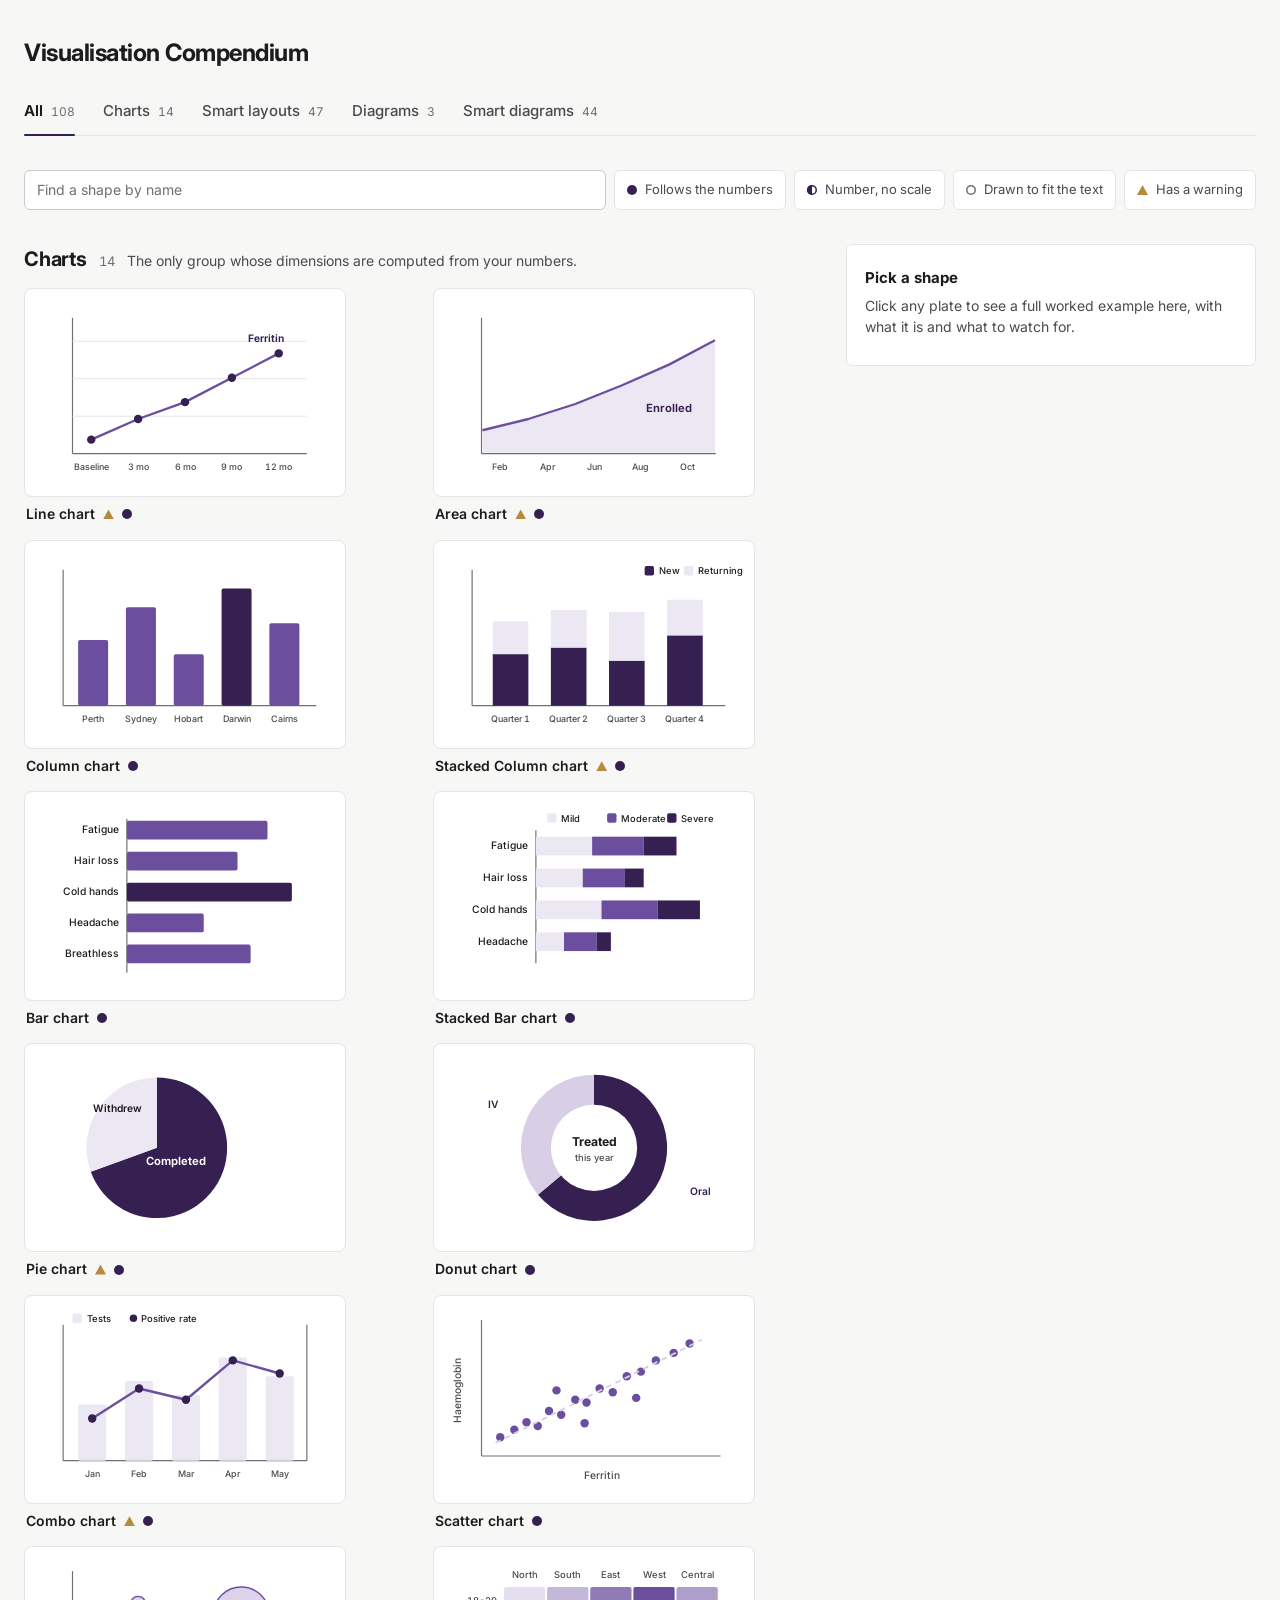
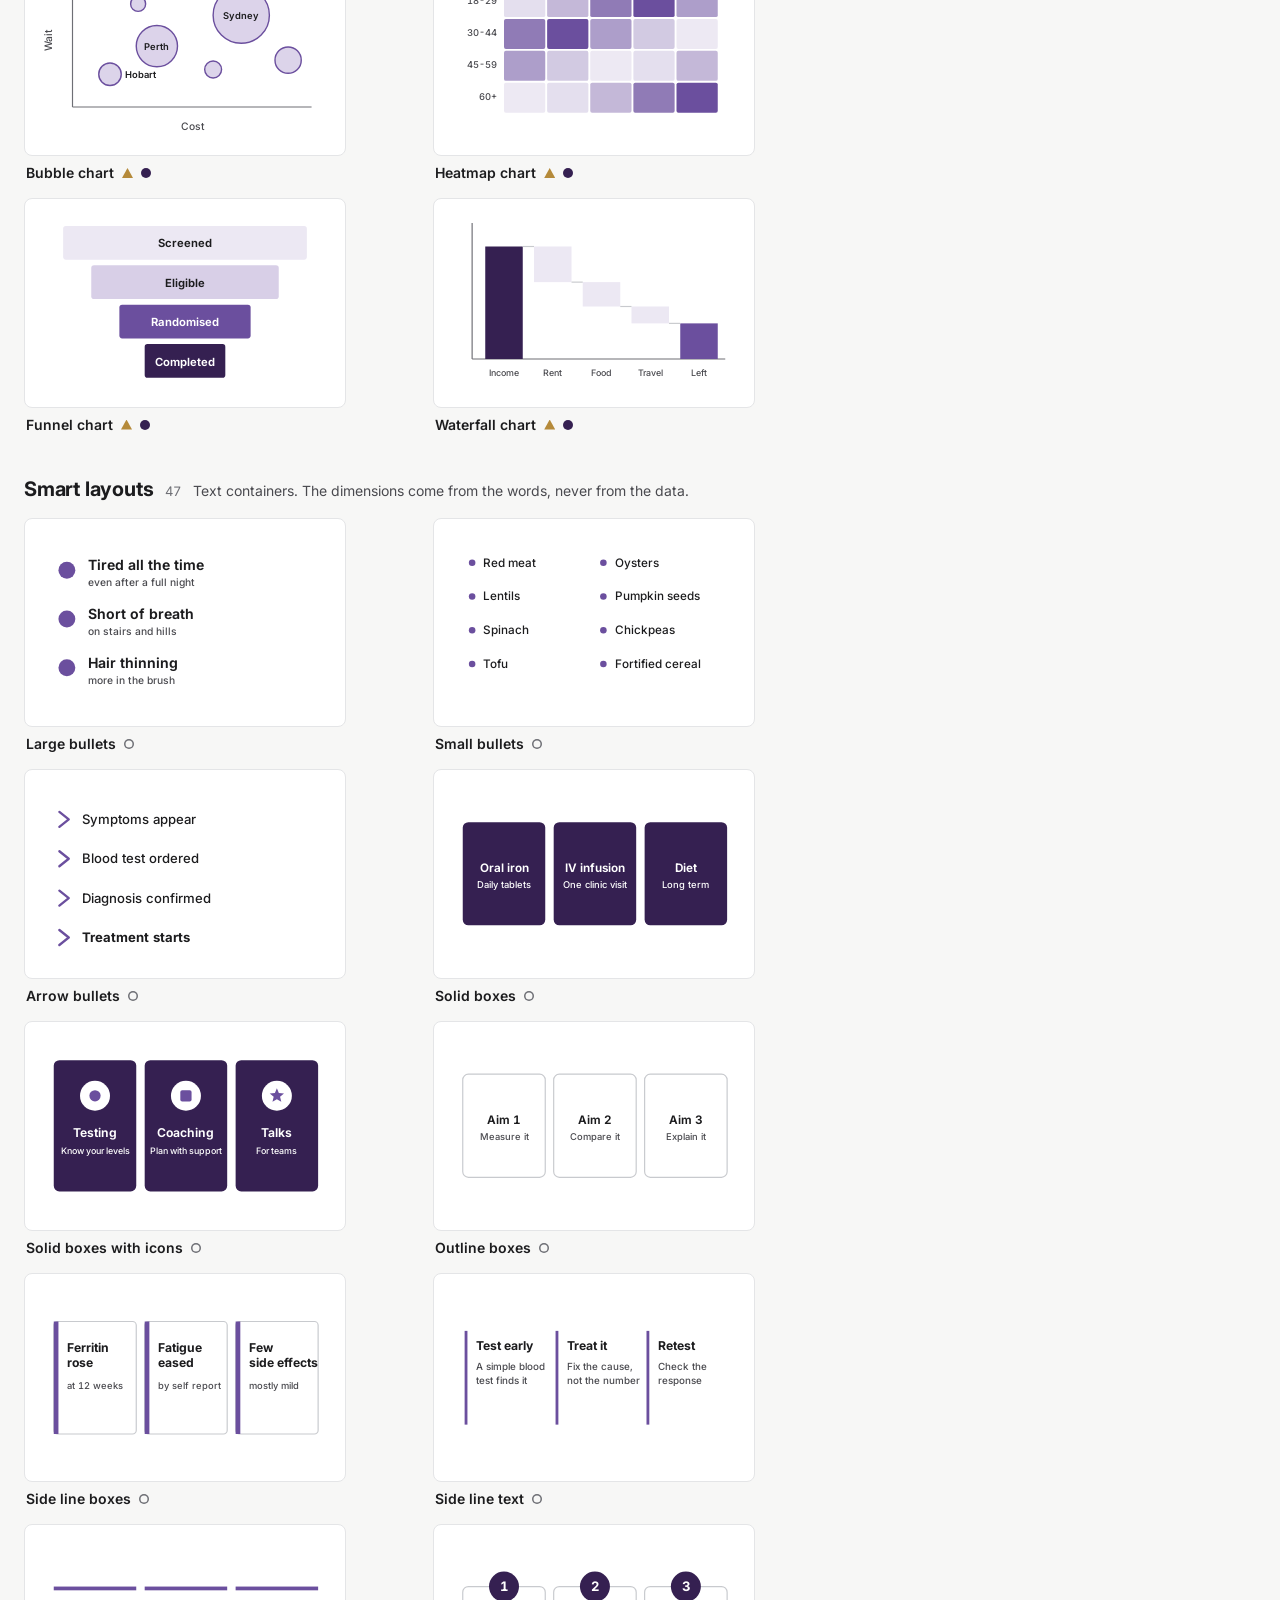
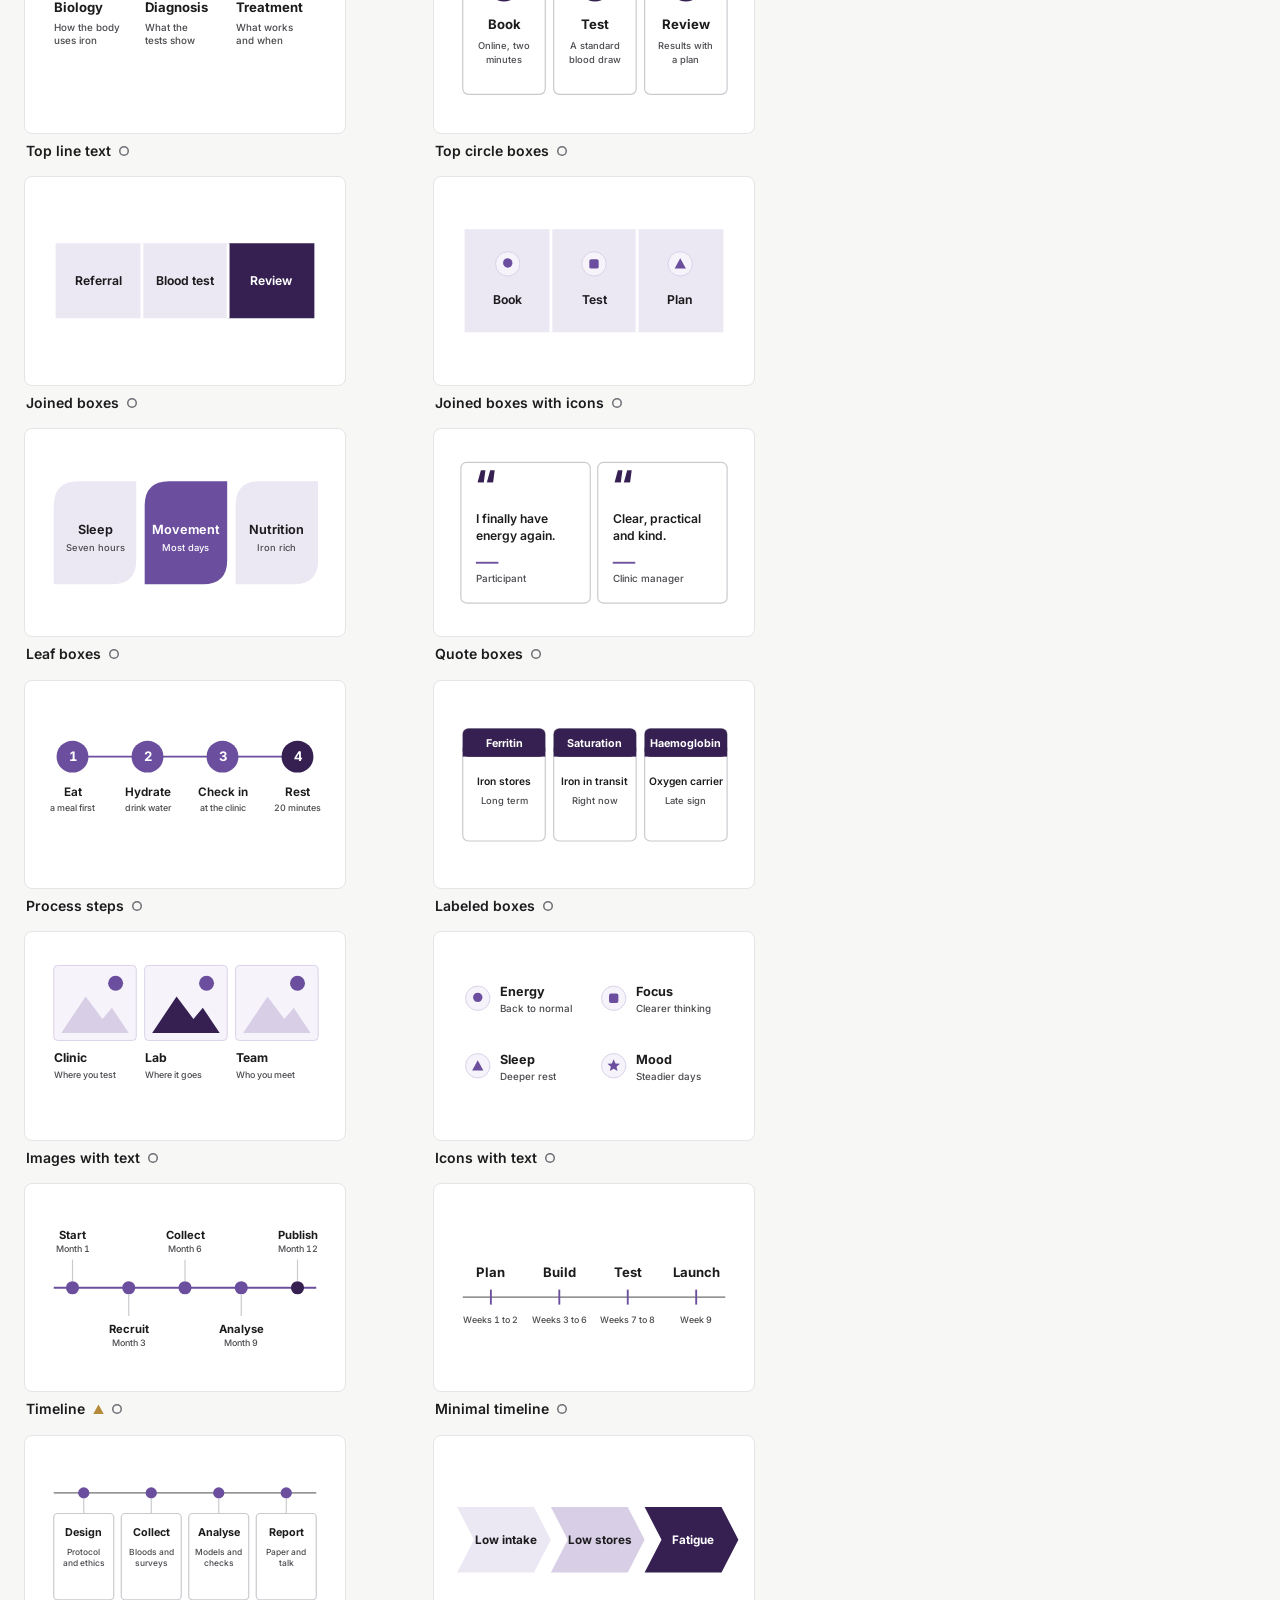
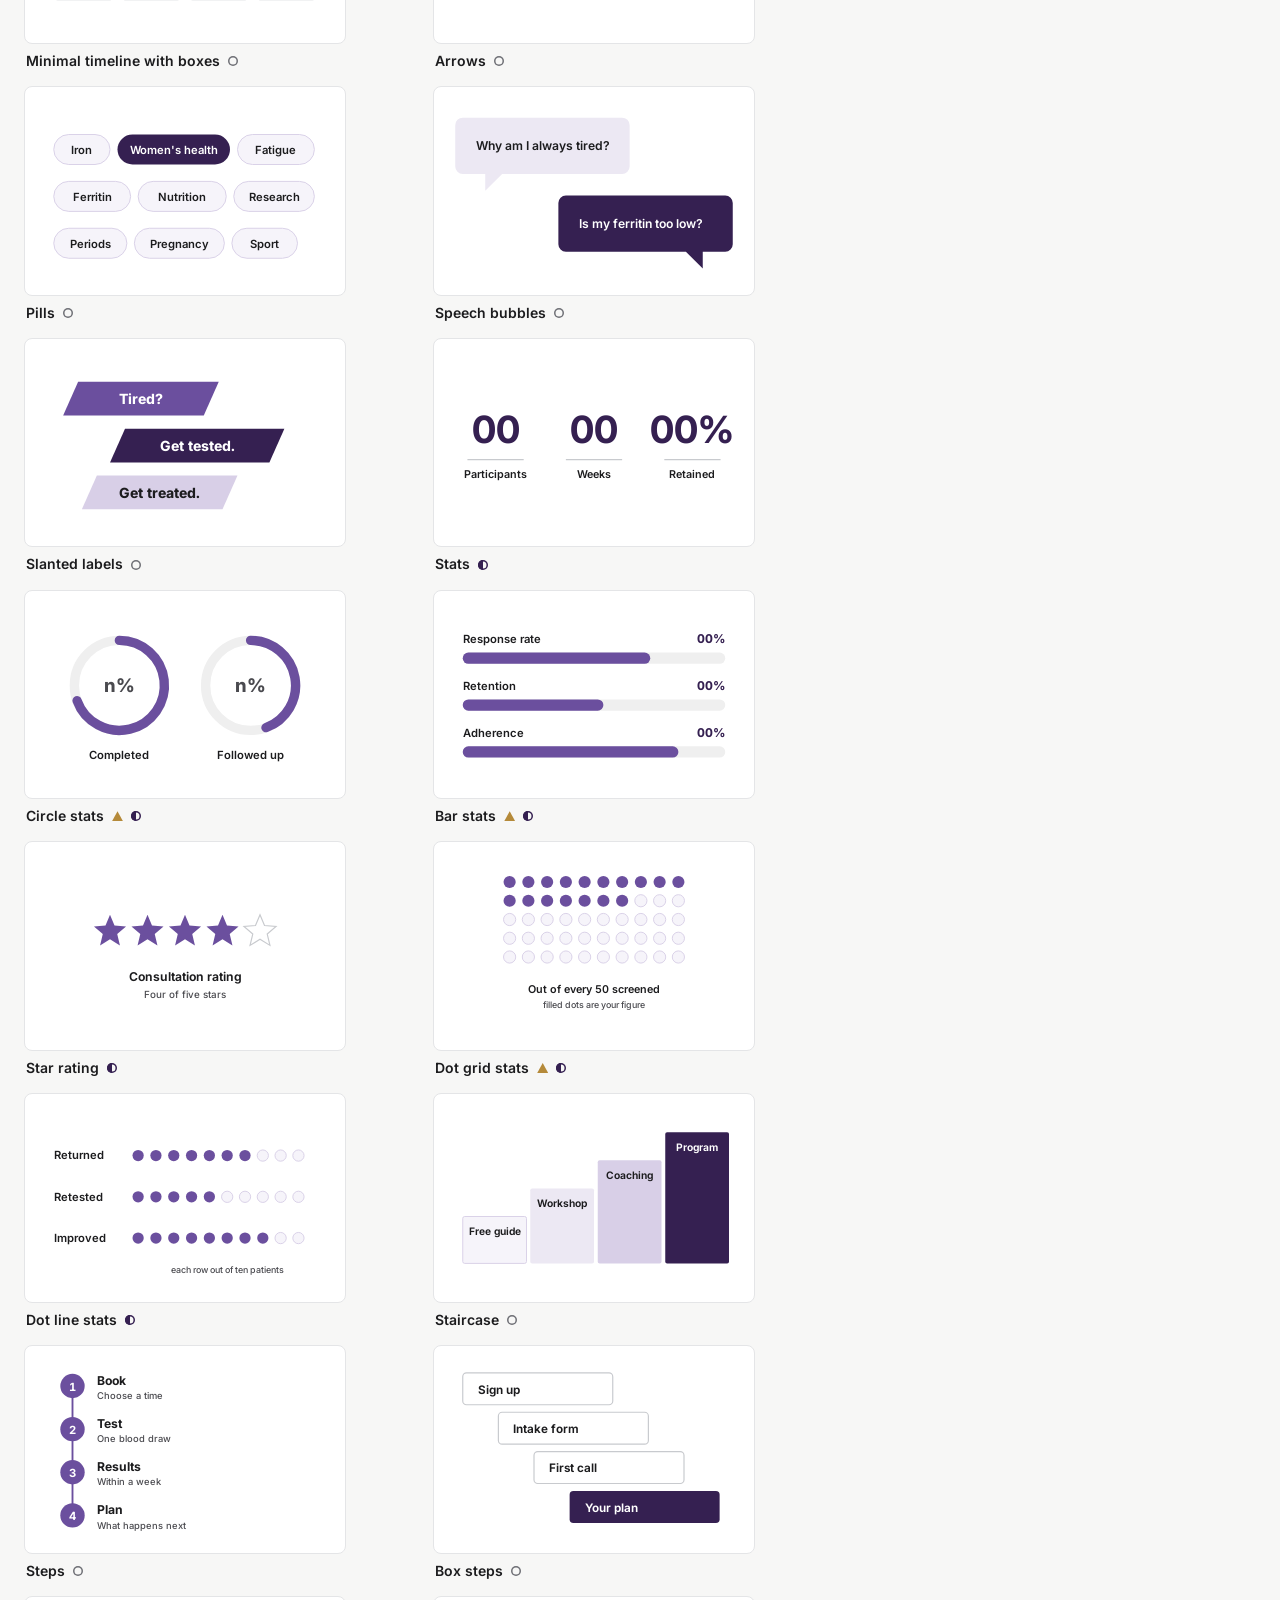
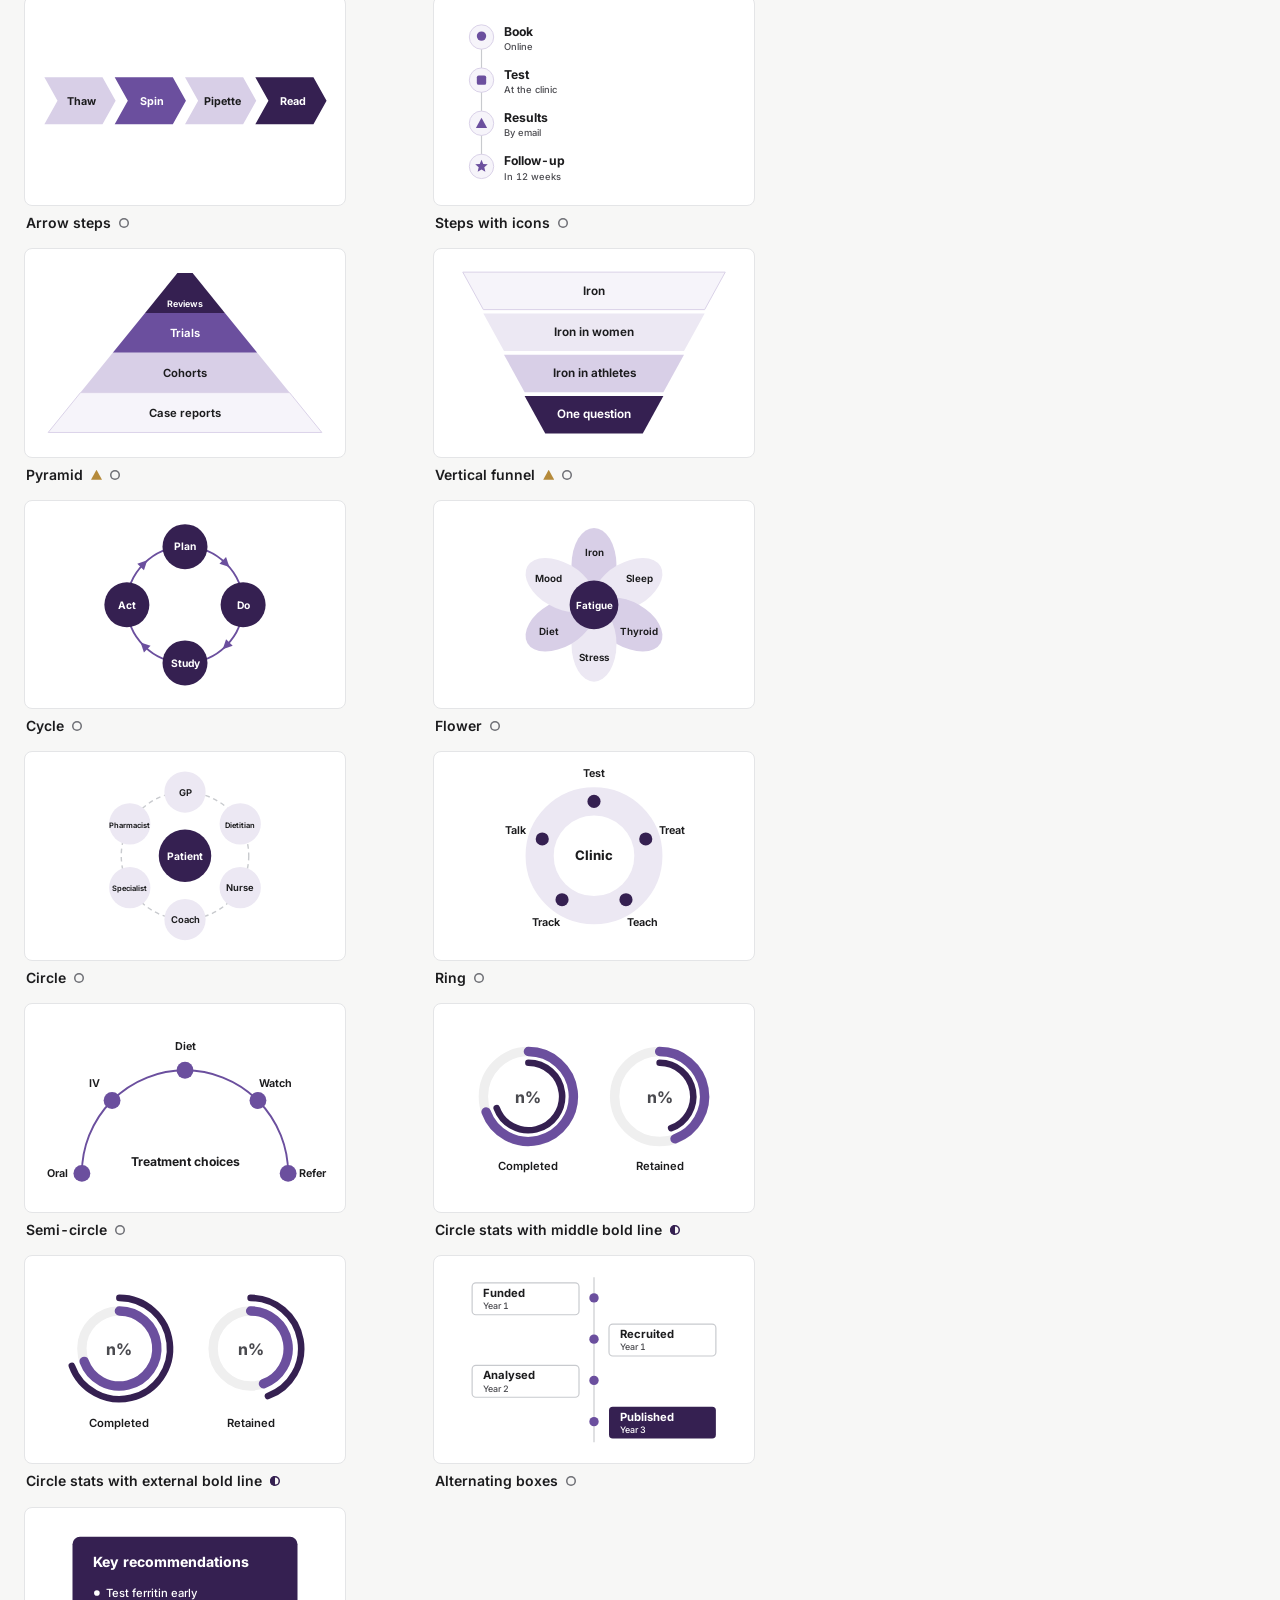
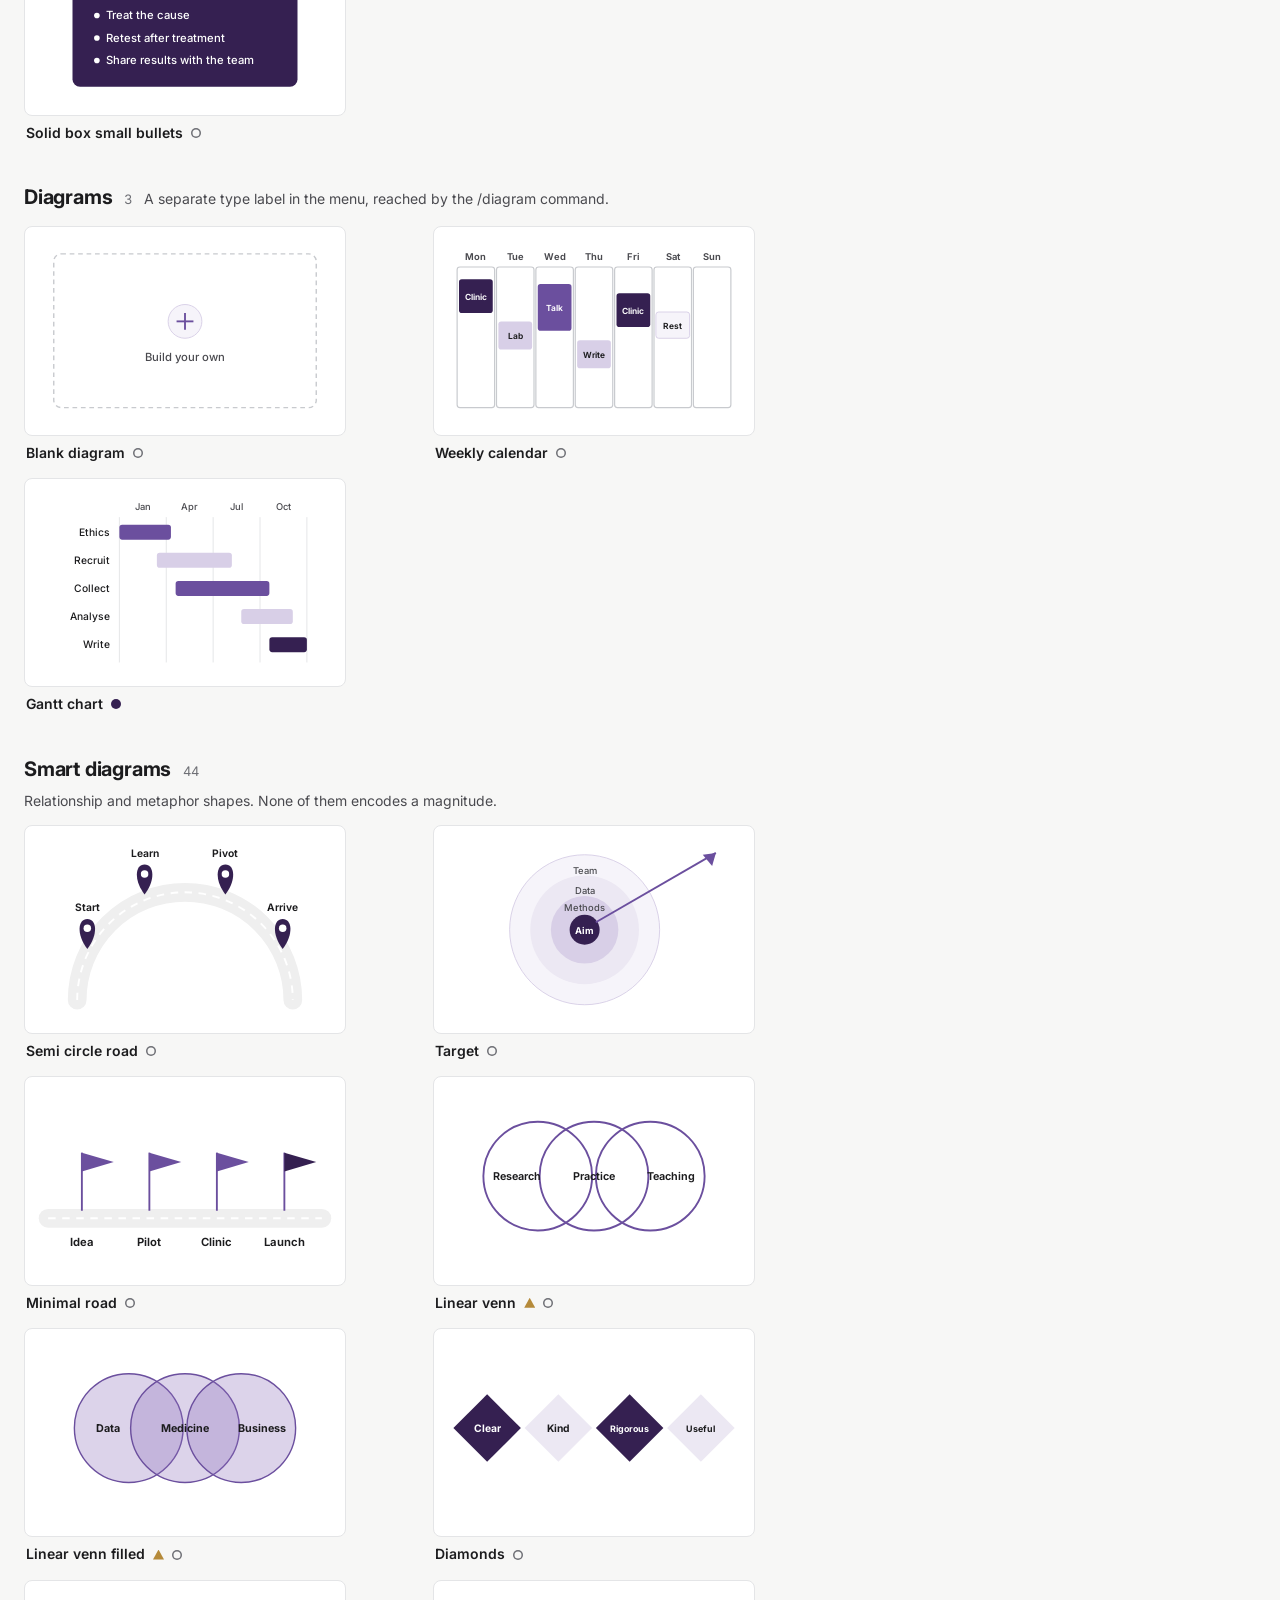
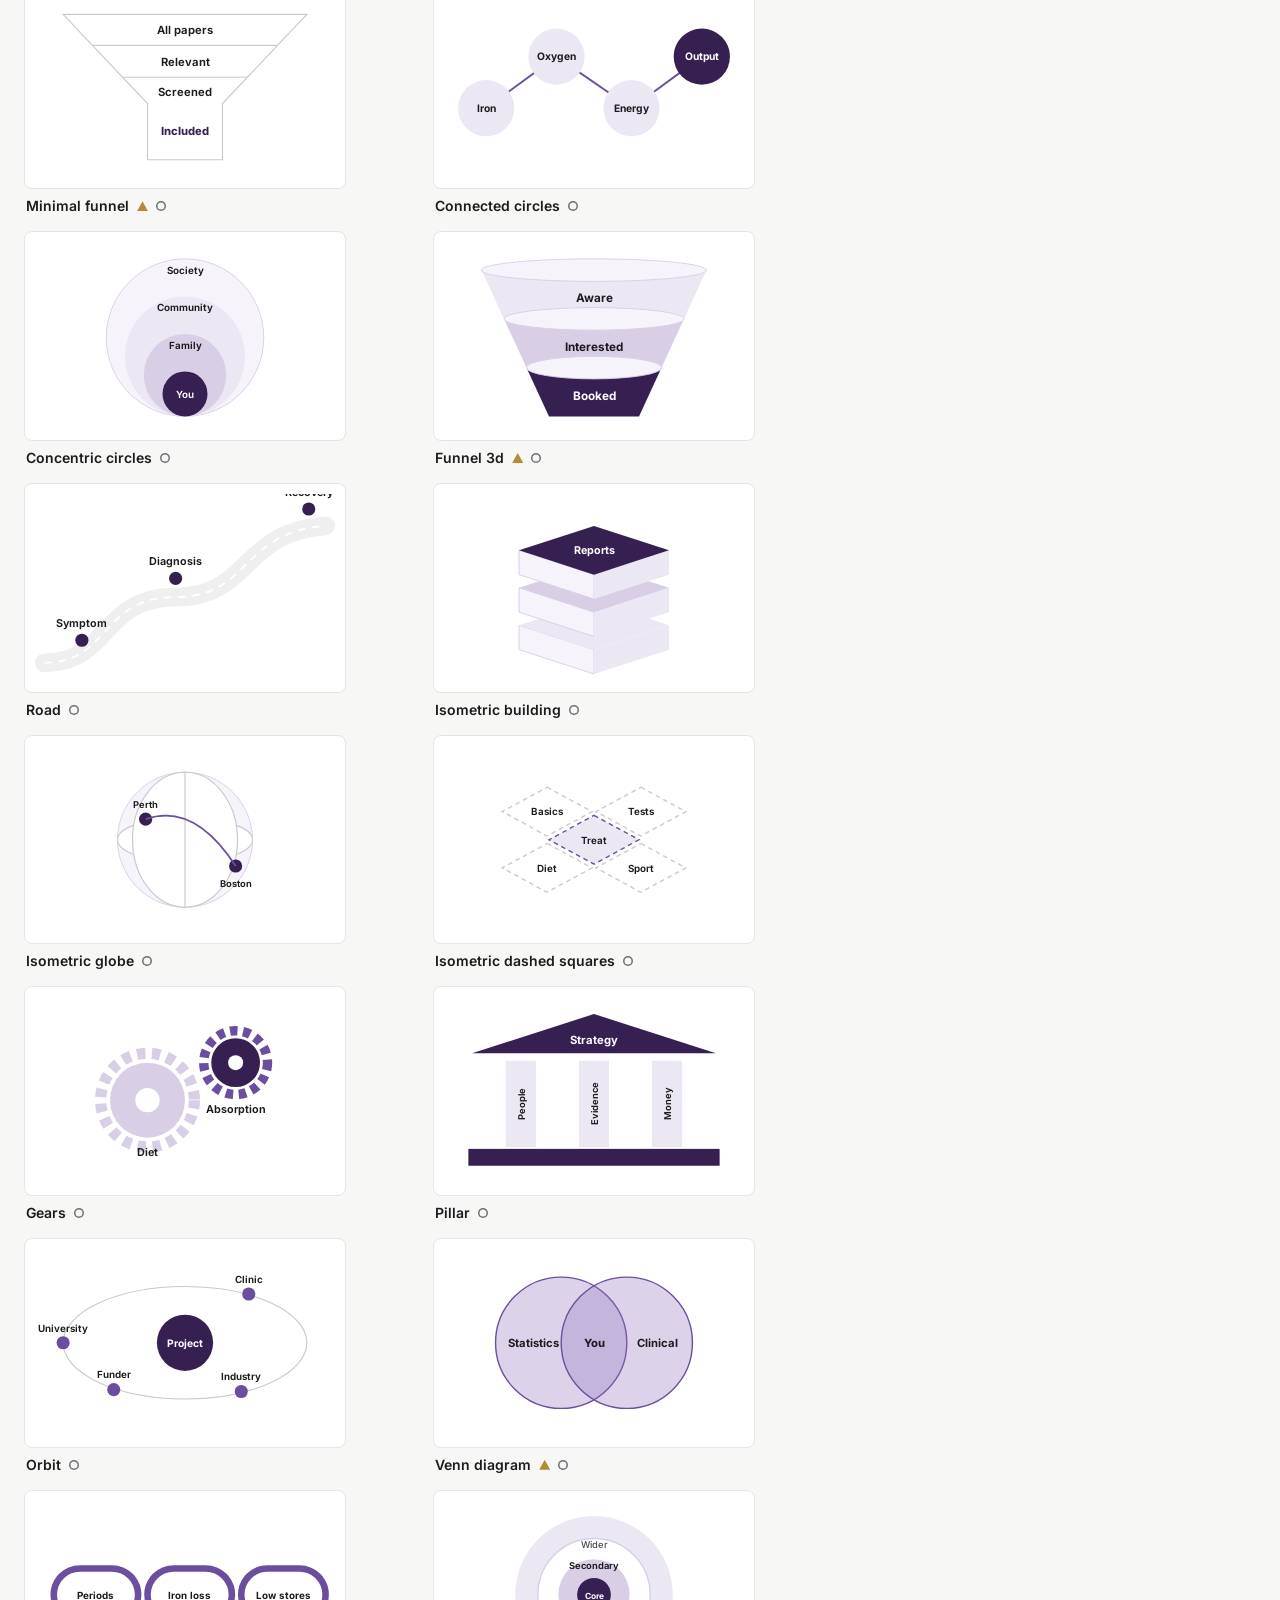
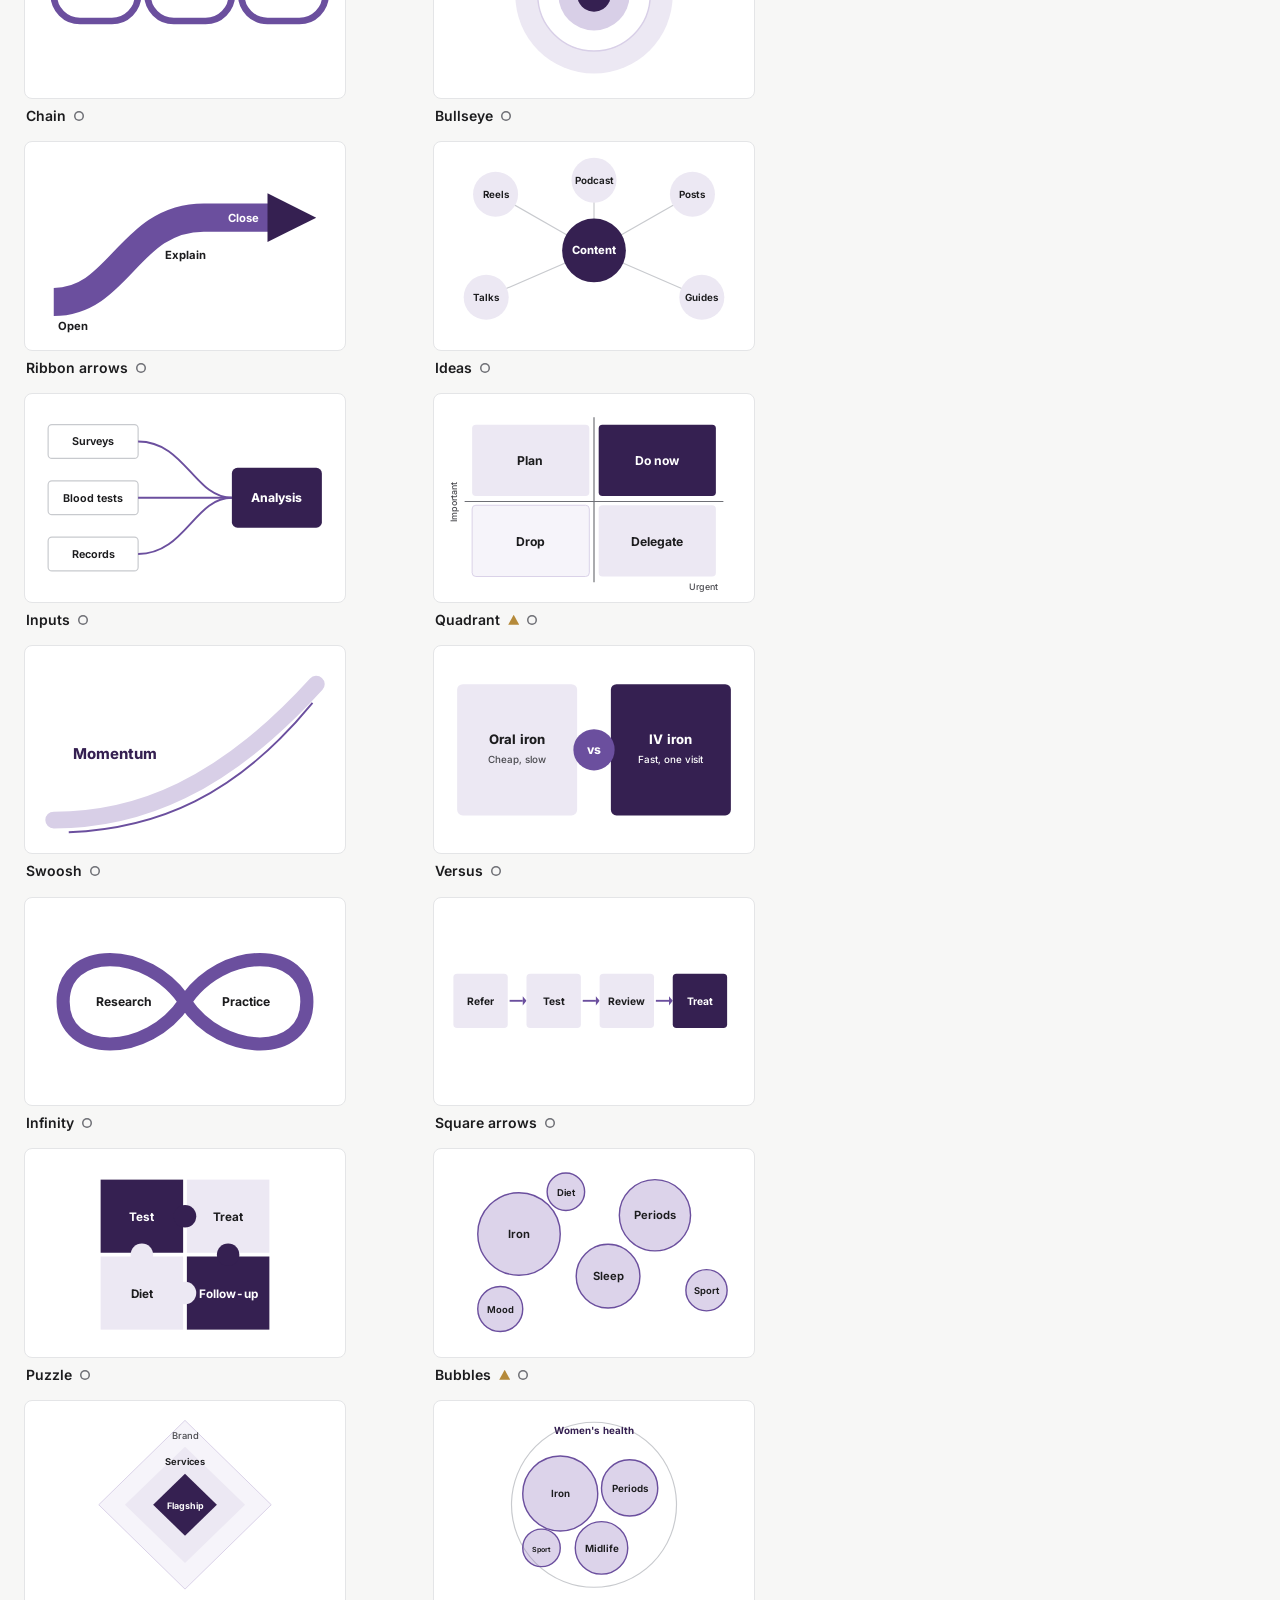
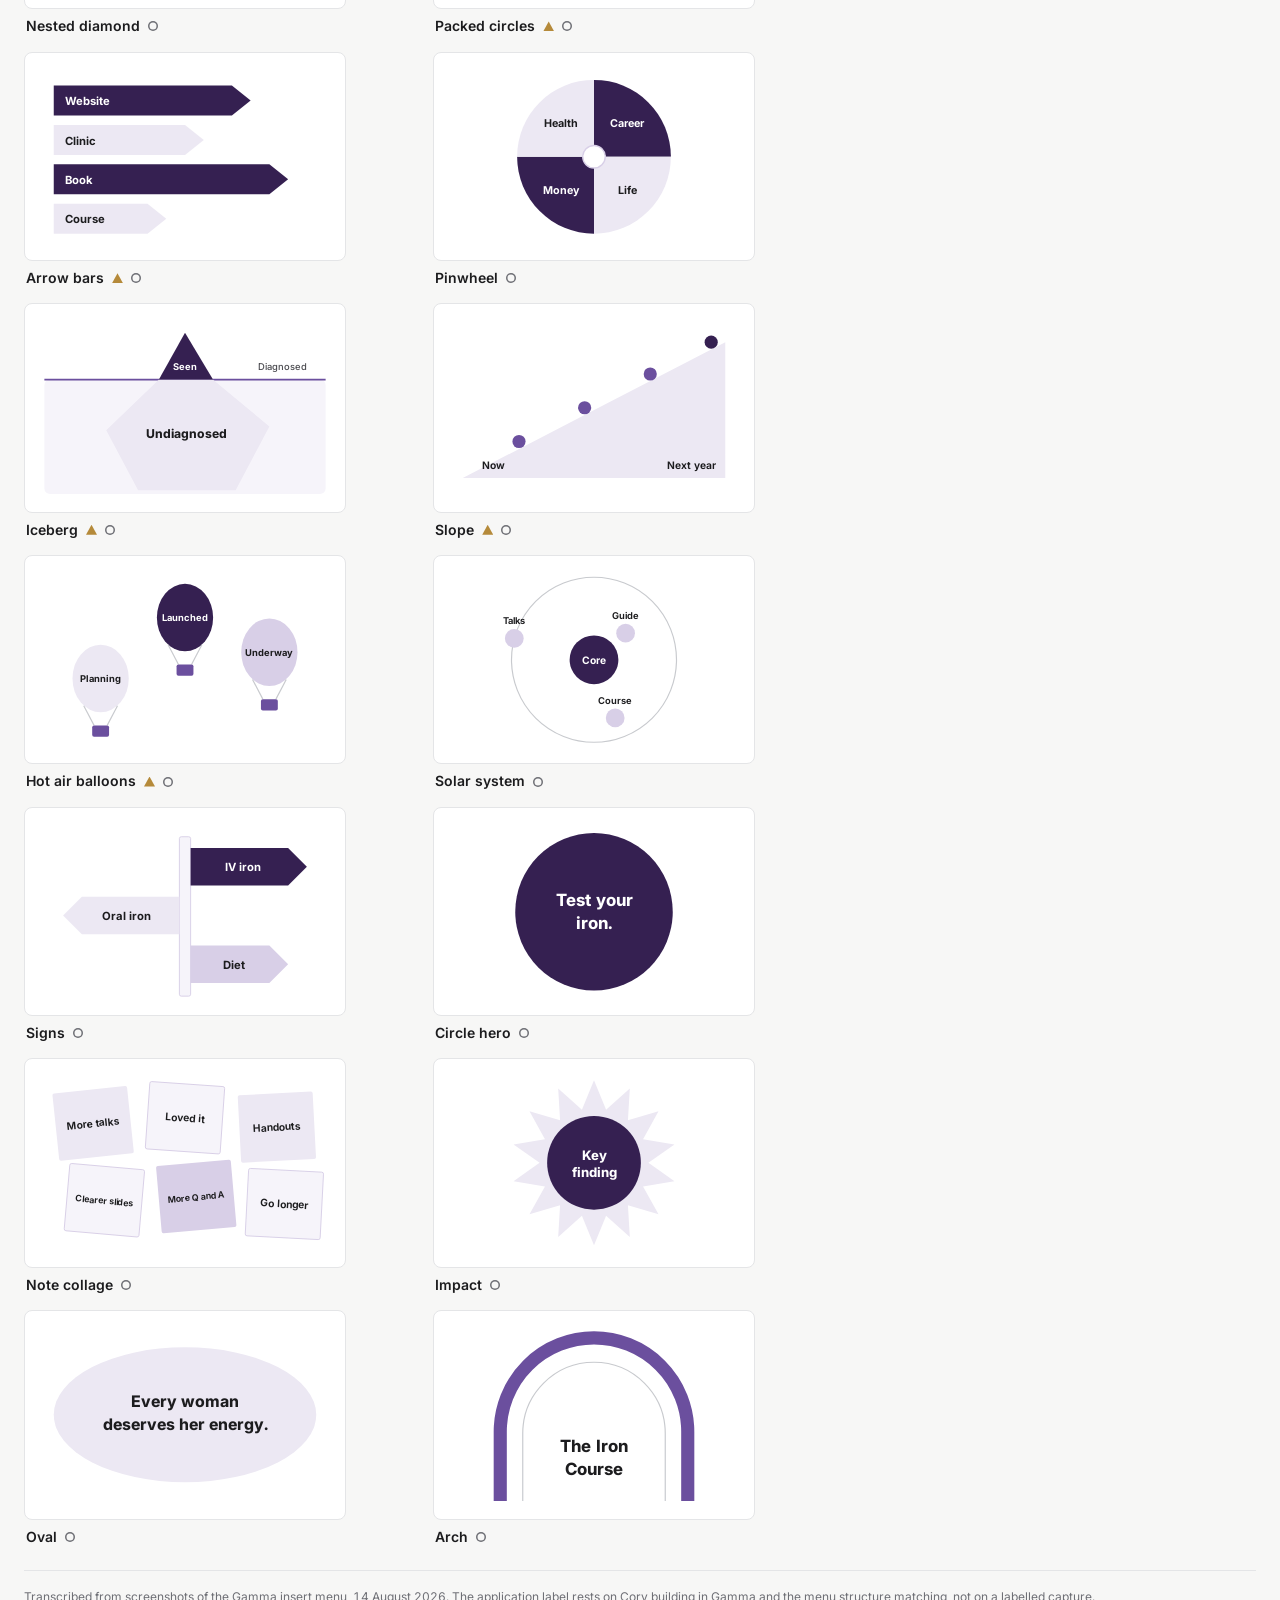
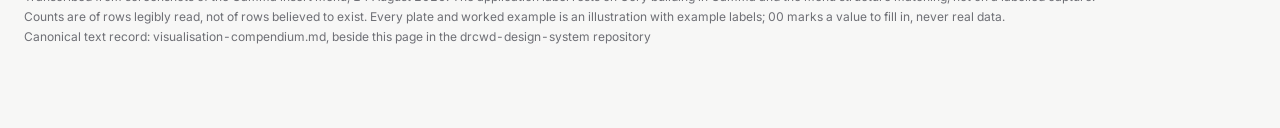
==== commit 94d5f570: "Move the Visualisation Compendium text record beside its page The canonical markdown catalogue lived" ====
--- a/visualisation-compendium/index.html
+++ b/visualisation-compendium/index.html
@@ -224,7 +224,7 @@
   <footer>
     Transcribed from screenshots of the Gamma insert menu, 14 August 2026. The application label rests on Cory building in Gamma and the menu structure matching, not on a labelled capture.<br>
     Counts are of rows legibly read, not of rows believed to exist. Every plate and worked example is an illustration with example labels; 00 marks a value to fill in, never real data.<br>
-    Canonical copy: ~/.claude/references/visualisation-compendium.md
+    Canonical text record: visualisation-compendium.md, beside this page in the drcwd-design-system repository
   </footer>
 </div>
 <div class="shade" id="shade" hidden></div>
